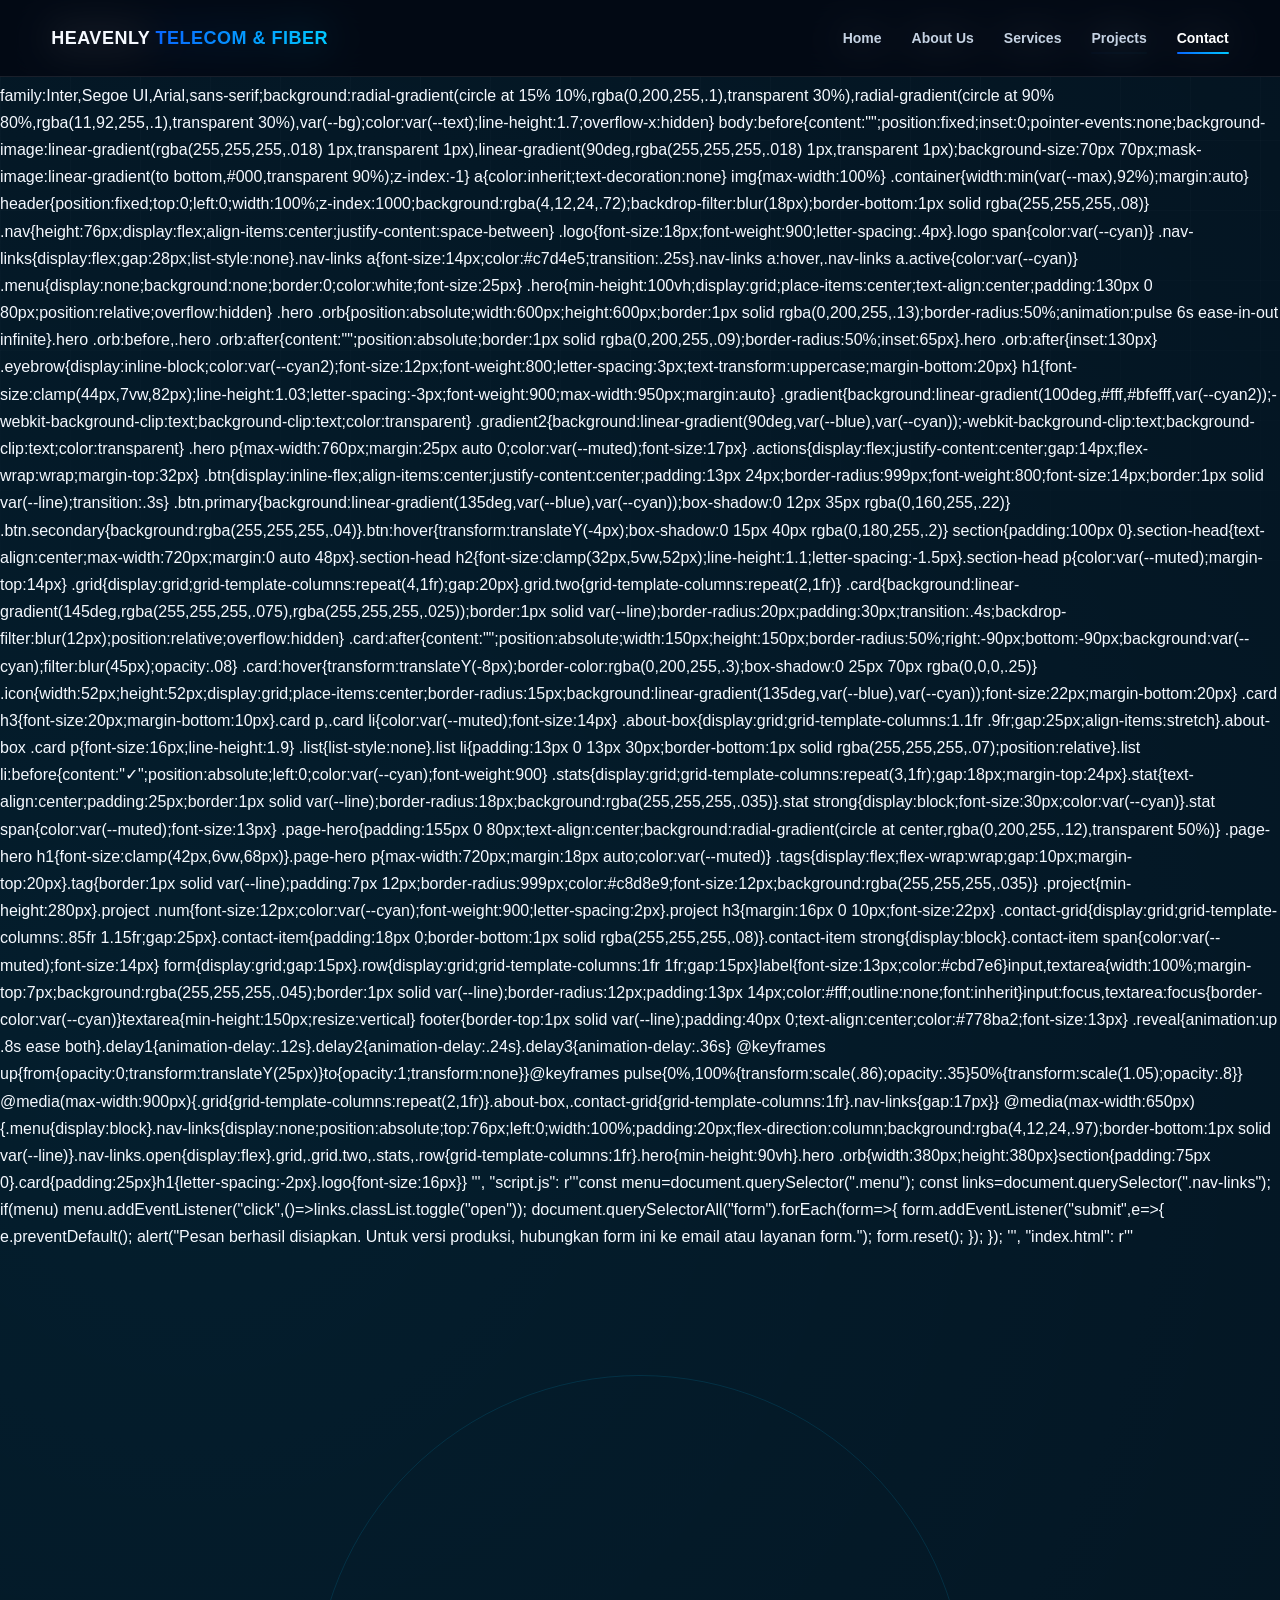
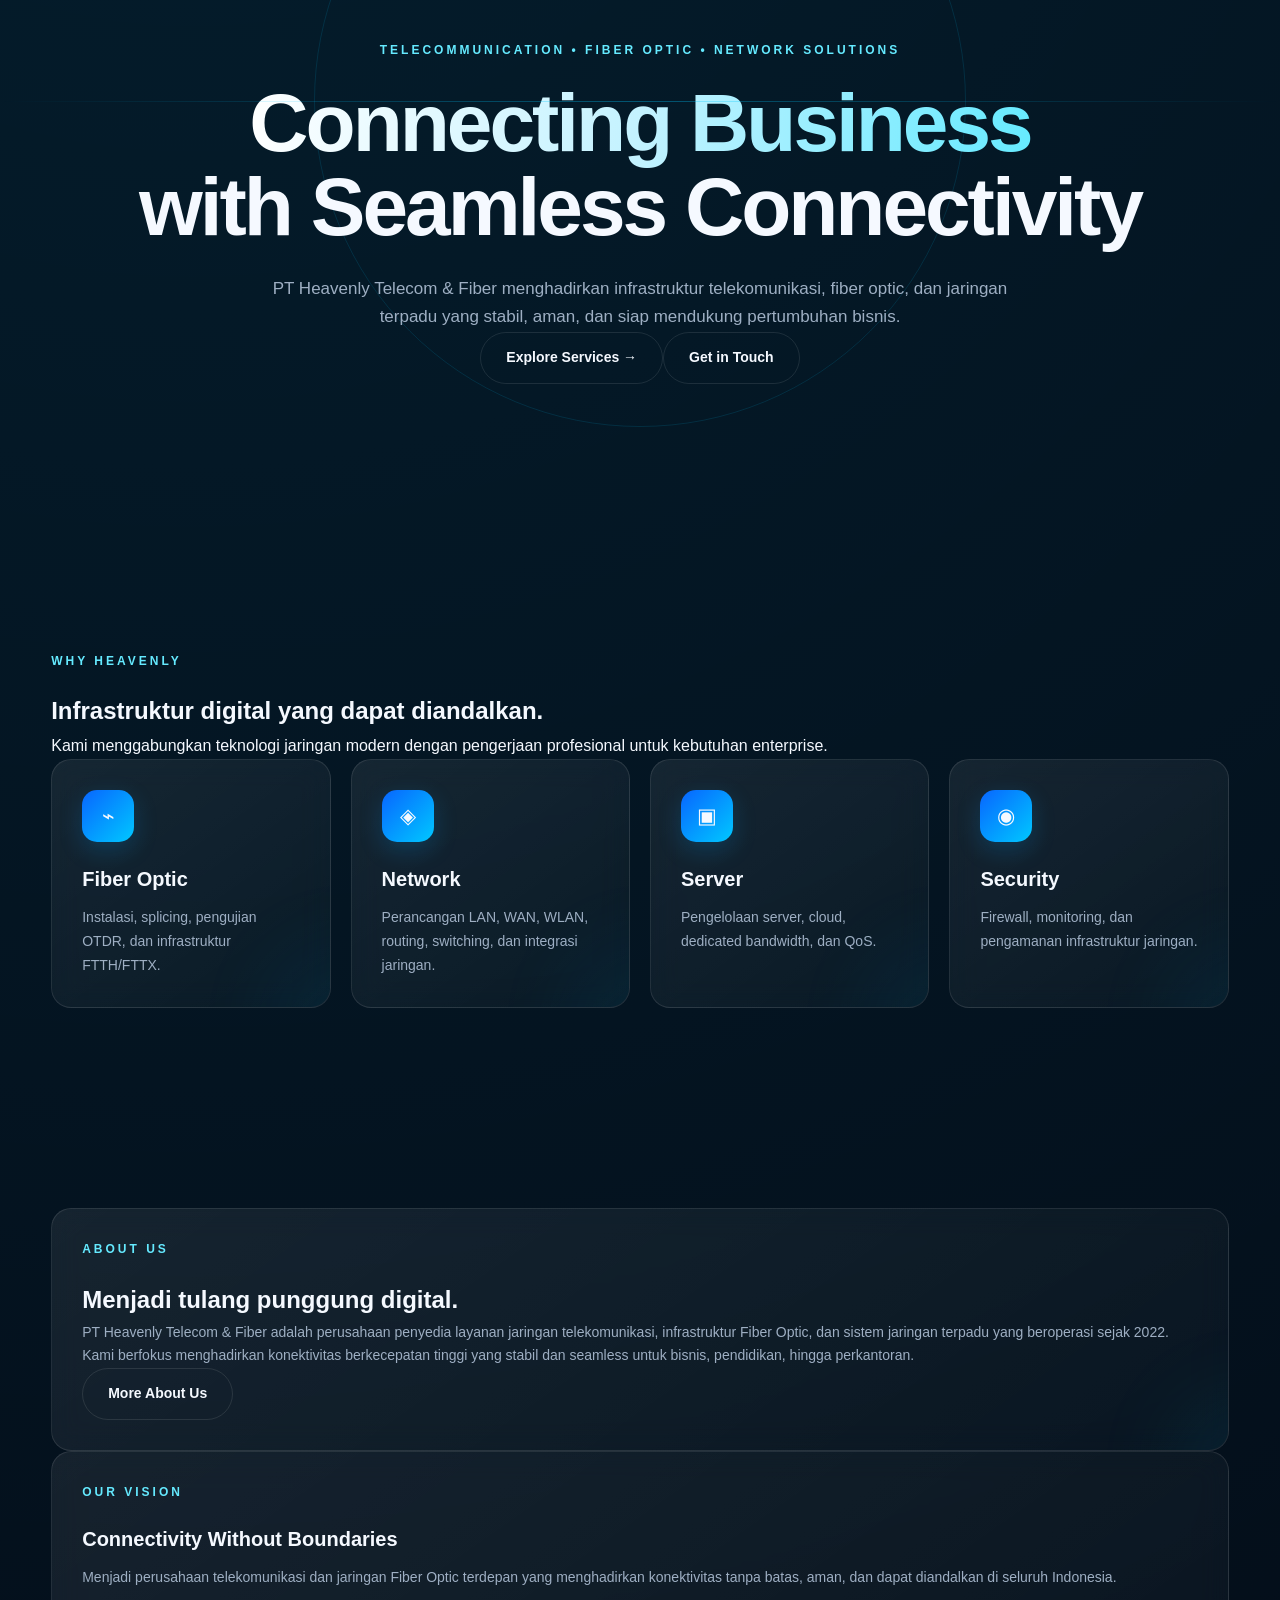
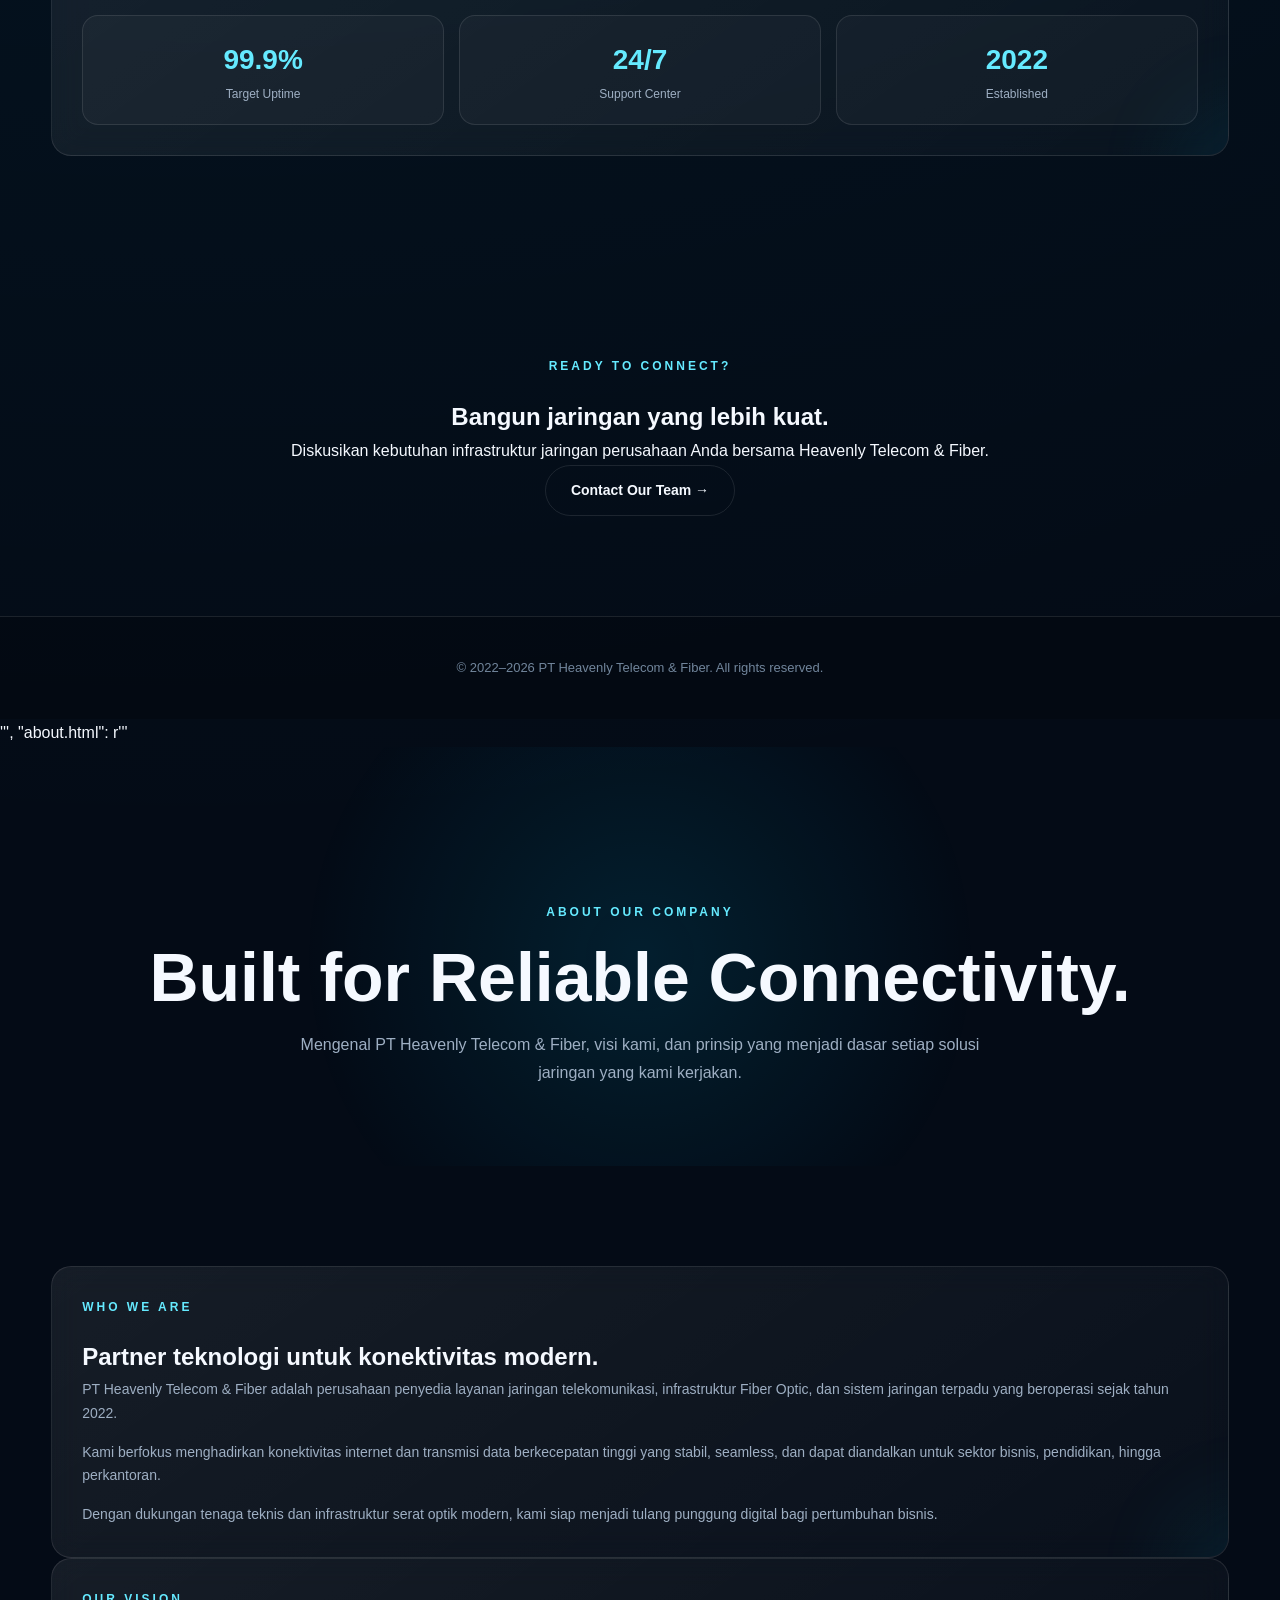
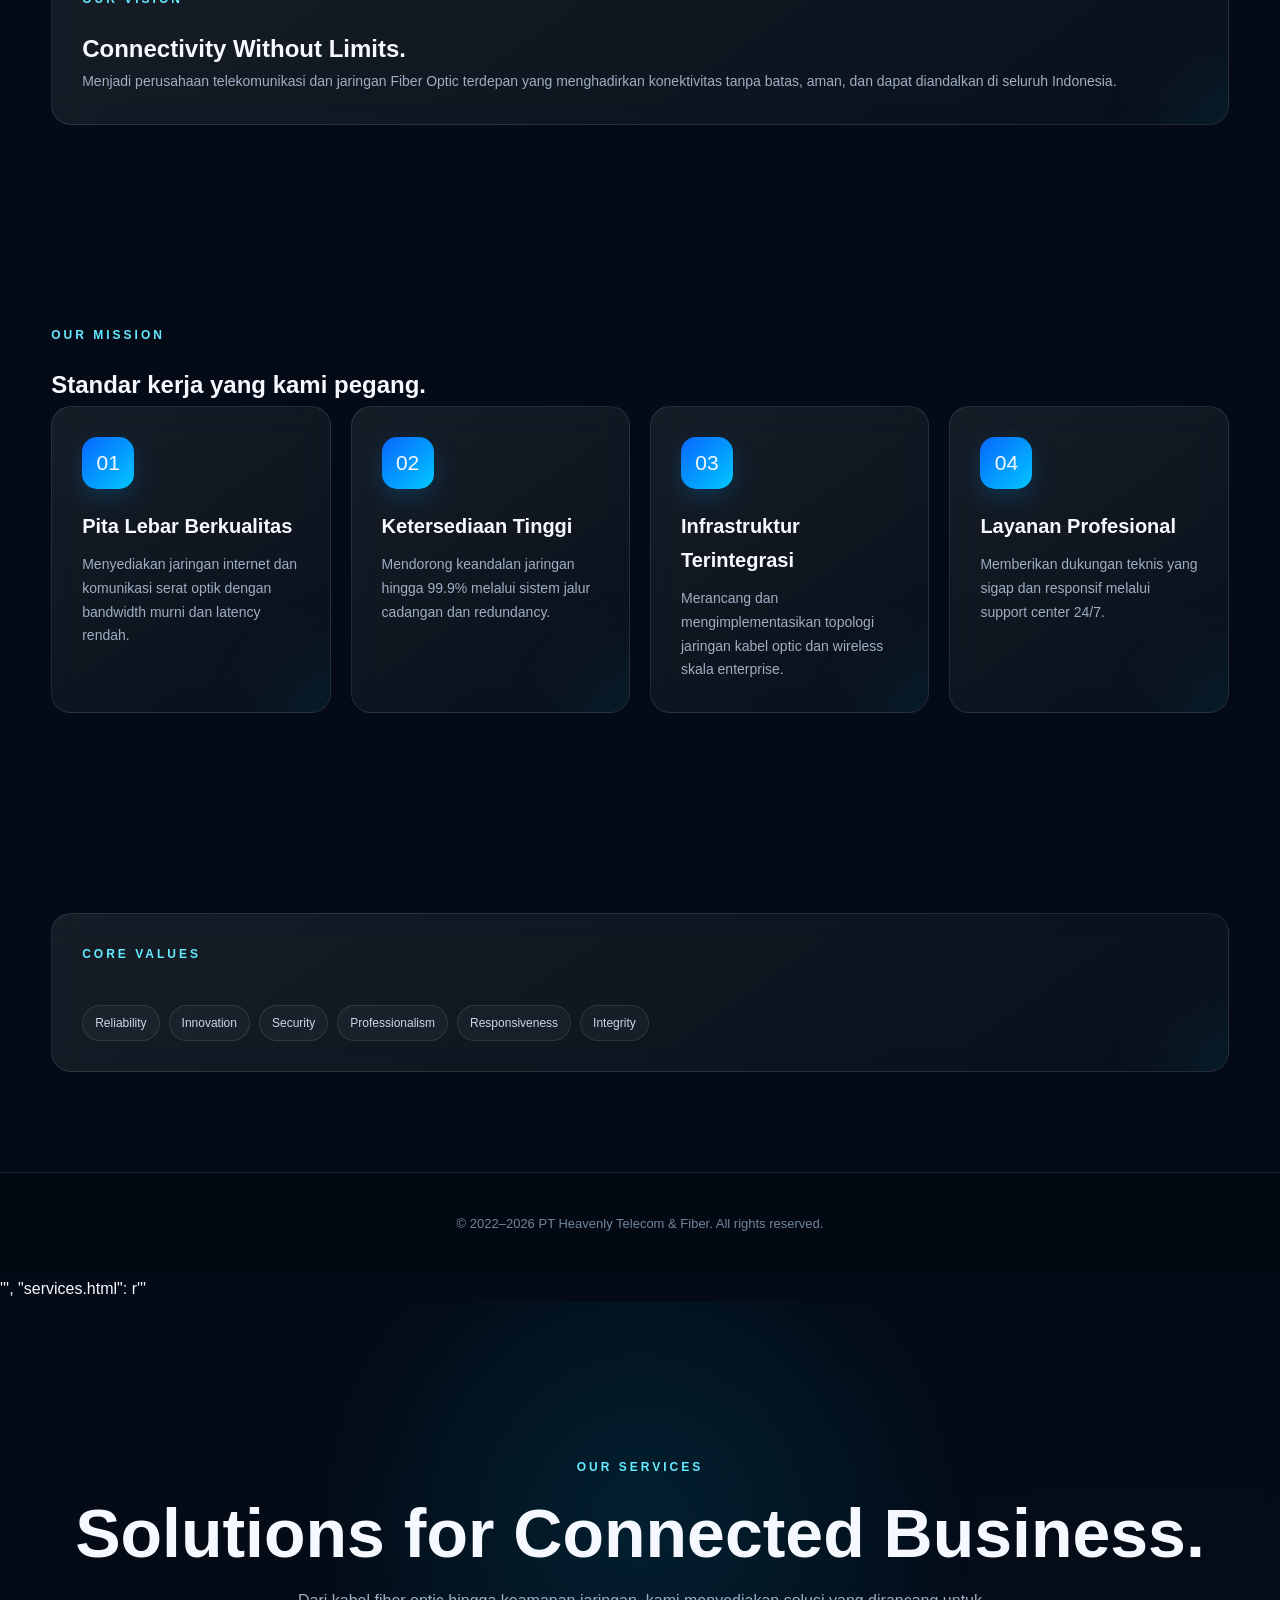
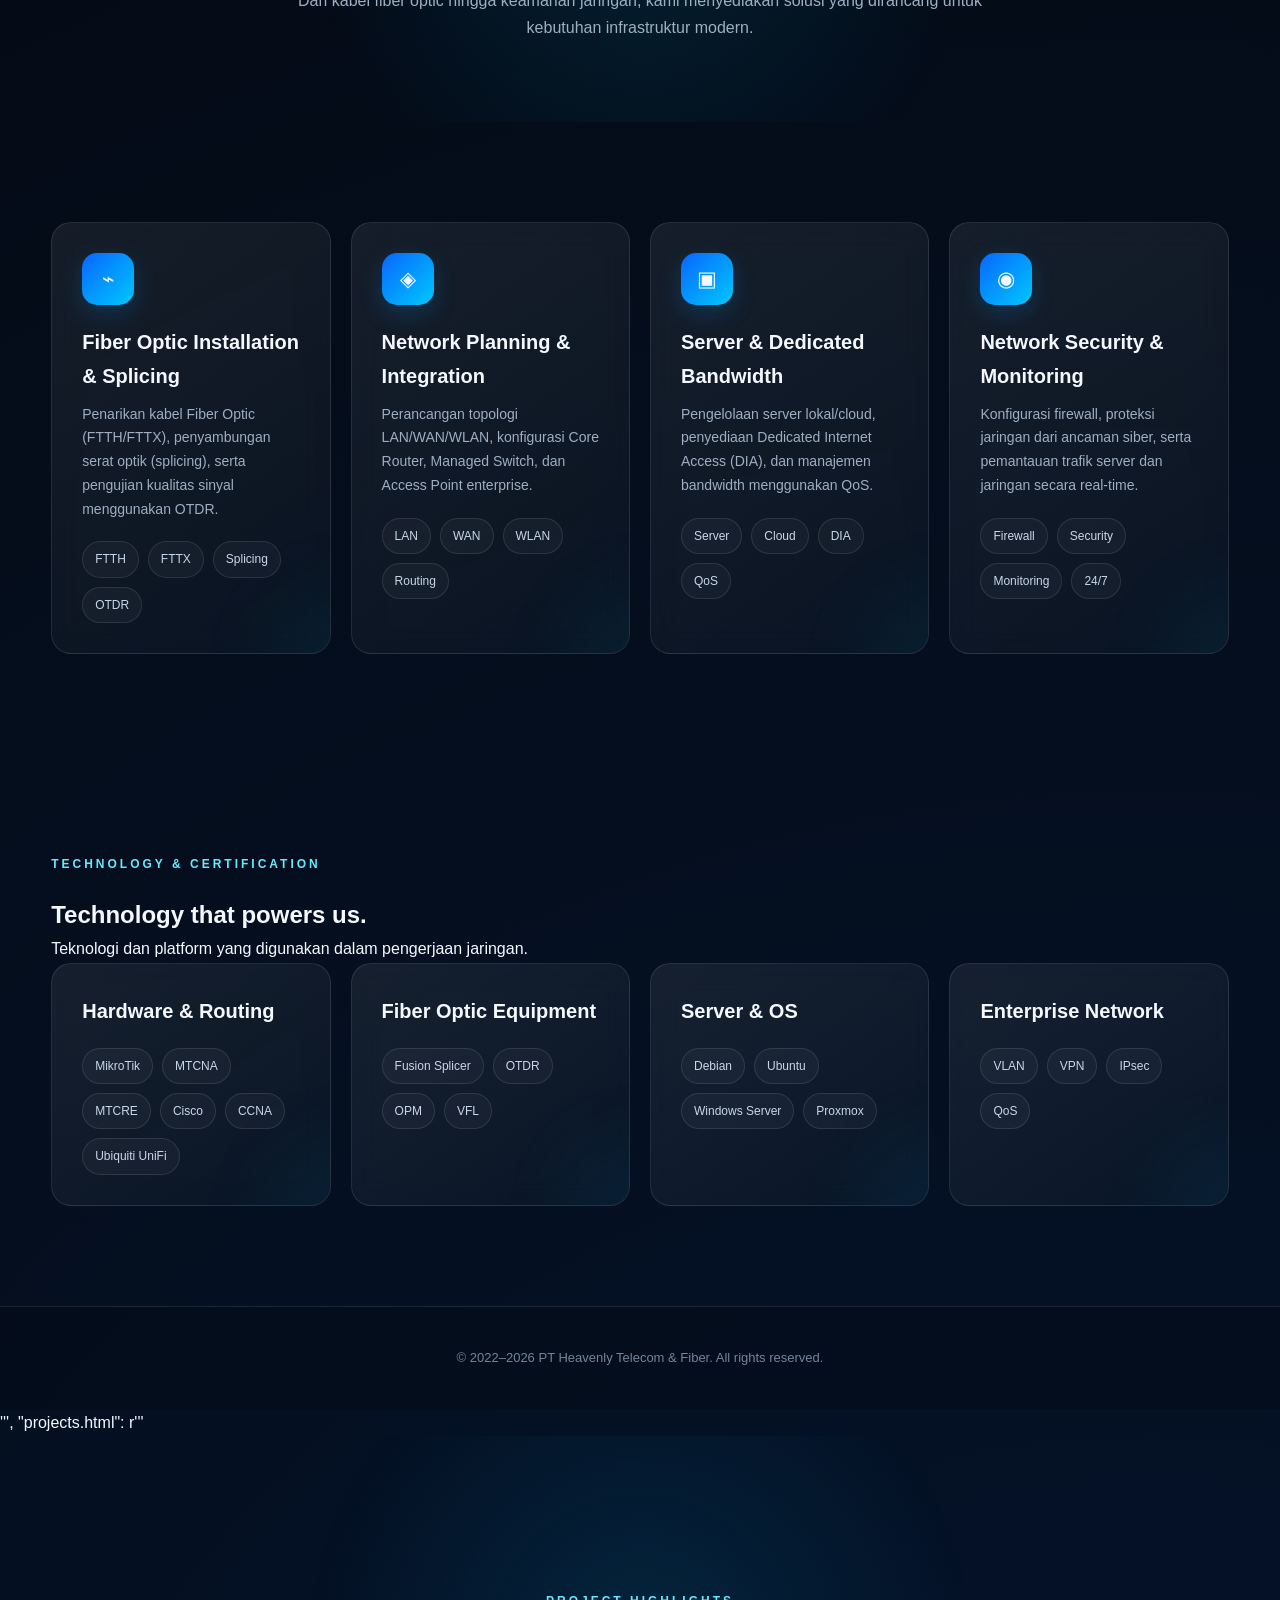
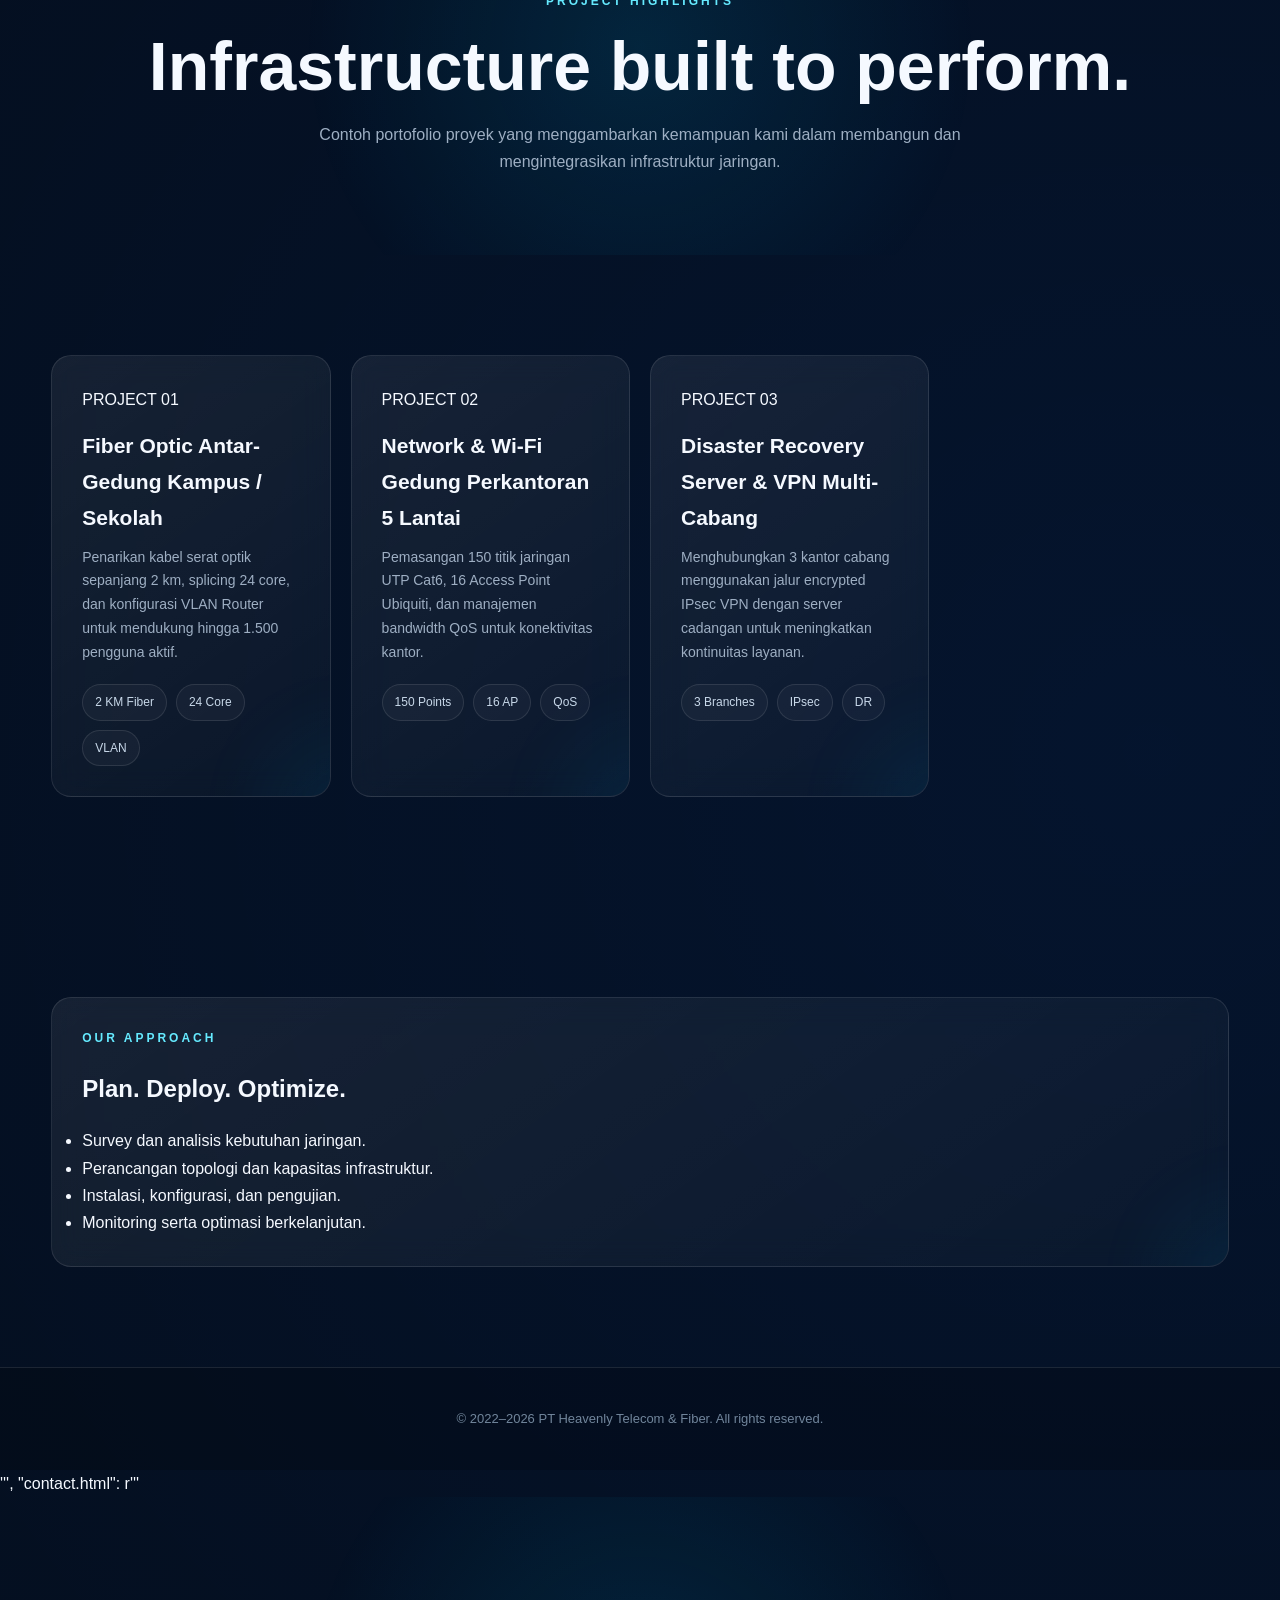
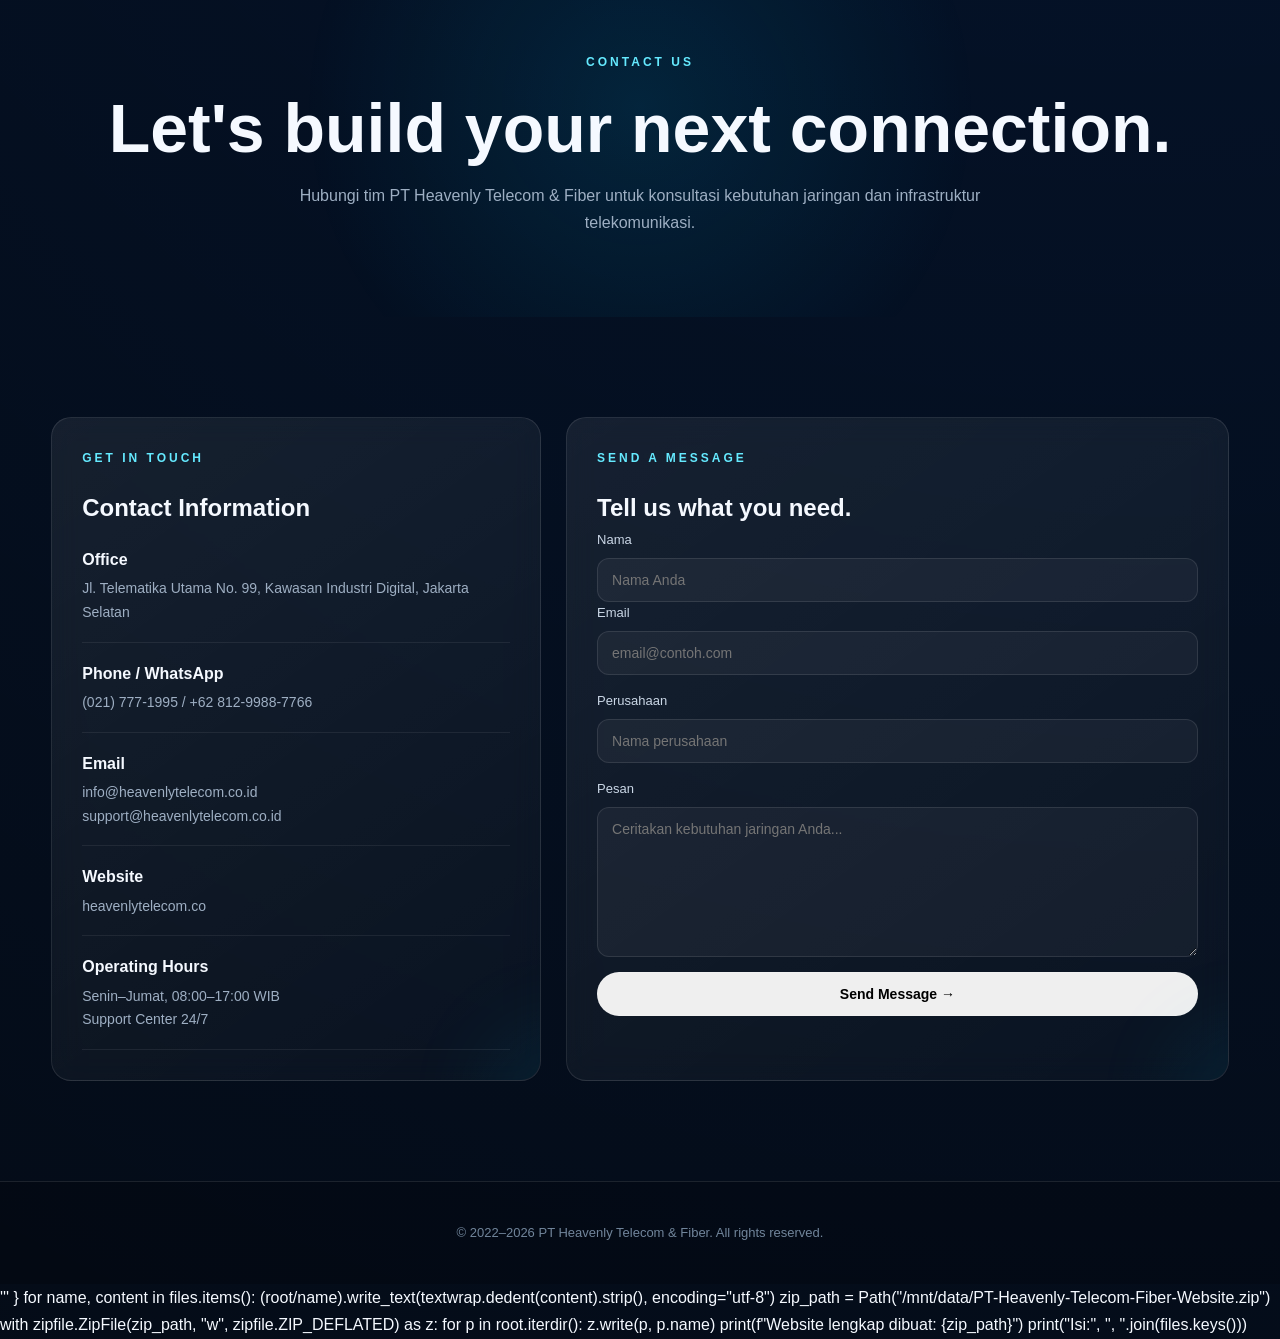
==== index.html @ 9f844019 "Rename html to index.html" ====
<a href="#home">Home</a>
<a href="#about">About Us</a>
<a href="#services">Services</a>
<a href="#projects">Projects</a>
<a href="#contact">Contact</a>
from pathlib import Path
import zipfile, textwrap

root = Path("/mnt/data/heavenly-telecom")
root.mkdir(exist_ok=True)

files = {
"style.css": r'''/* PT HEAVENLY TELECOM & FIBER - Shared Styles */
:root{
  --bg:#050d19;--bg2:#09172a;--card:rgba(255,255,255,.055);
  --line:rgba(255,255,255,.11);--text:#f5f9ff;--muted:#a8b7ca;
  --blue:#0b5cff;--cyan:#00c8ff;--cyan2:#62e9ff;--max:1180px;
}
*{box-sizing:border-box;margin:0;padding:0}
html{scroll-behavior:smooth}
body{font-family:Inter,Segoe UI,Arial,sans-serif;background:radial-gradient(circle at 15% 10%,rgba(0,200,255,.1),transparent 30%),radial-gradient(circle at 90% 80%,rgba(11,92,255,.1),transparent 30%),var(--bg);color:var(--text);line-height:1.7;overflow-x:hidden}
body:before{content:"";position:fixed;inset:0;pointer-events:none;background-image:linear-gradient(rgba(255,255,255,.018) 1px,transparent 1px),linear-gradient(90deg,rgba(255,255,255,.018) 1px,transparent 1px);background-size:70px 70px;mask-image:linear-gradient(to bottom,#000,transparent 90%);z-index:-1}
a{color:inherit;text-decoration:none}
img{max-width:100%}
.container{width:min(var(--max),92%);margin:auto}
header{position:fixed;top:0;left:0;width:100%;z-index:1000;background:rgba(4,12,24,.72);backdrop-filter:blur(18px);border-bottom:1px solid rgba(255,255,255,.08)}
.nav{height:76px;display:flex;align-items:center;justify-content:space-between}
.logo{font-size:18px;font-weight:900;letter-spacing:.4px}.logo span{color:var(--cyan)}
.nav-links{display:flex;gap:28px;list-style:none}.nav-links a{font-size:14px;color:#c7d4e5;transition:.25s}.nav-links a:hover,.nav-links a.active{color:var(--cyan)}
.menu{display:none;background:none;border:0;color:white;font-size:25px}
.hero{min-height:100vh;display:grid;place-items:center;text-align:center;padding:130px 0 80px;position:relative;overflow:hidden}
.hero .orb{position:absolute;width:600px;height:600px;border:1px solid rgba(0,200,255,.13);border-radius:50%;animation:pulse 6s ease-in-out infinite}.hero .orb:before,.hero .orb:after{content:"";position:absolute;border:1px solid rgba(0,200,255,.09);border-radius:50%;inset:65px}.hero .orb:after{inset:130px}
.eyebrow{display:inline-block;color:var(--cyan2);font-size:12px;font-weight:800;letter-spacing:3px;text-transform:uppercase;margin-bottom:20px}
h1{font-size:clamp(44px,7vw,82px);line-height:1.03;letter-spacing:-3px;font-weight:900;max-width:950px;margin:auto}
.gradient{background:linear-gradient(100deg,#fff,#bfefff,var(--cyan2));-webkit-background-clip:text;background-clip:text;color:transparent}
.gradient2{background:linear-gradient(90deg,var(--blue),var(--cyan));-webkit-background-clip:text;background-clip:text;color:transparent}
.hero p{max-width:760px;margin:25px auto 0;color:var(--muted);font-size:17px}
.actions{display:flex;justify-content:center;gap:14px;flex-wrap:wrap;margin-top:32px}
.btn{display:inline-flex;align-items:center;justify-content:center;padding:13px 24px;border-radius:999px;font-weight:800;font-size:14px;border:1px solid var(--line);transition:.3s}
.btn.primary{background:linear-gradient(135deg,var(--blue),var(--cyan));box-shadow:0 12px 35px rgba(0,160,255,.22)}
.btn.secondary{background:rgba(255,255,255,.04)}.btn:hover{transform:translateY(-4px);box-shadow:0 15px 40px rgba(0,180,255,.2)}
section{padding:100px 0}.section-head{text-align:center;max-width:720px;margin:0 auto 48px}.section-head h2{font-size:clamp(32px,5vw,52px);line-height:1.1;letter-spacing:-1.5px}.section-head p{color:var(--muted);margin-top:14px}
.grid{display:grid;grid-template-columns:repeat(4,1fr);gap:20px}.grid.two{grid-template-columns:repeat(2,1fr)}
.card{background:linear-gradient(145deg,rgba(255,255,255,.075),rgba(255,255,255,.025));border:1px solid var(--line);border-radius:20px;padding:30px;transition:.4s;backdrop-filter:blur(12px);position:relative;overflow:hidden}
.card:after{content:"";position:absolute;width:150px;height:150px;border-radius:50%;right:-90px;bottom:-90px;background:var(--cyan);filter:blur(45px);opacity:.08}
.card:hover{transform:translateY(-8px);border-color:rgba(0,200,255,.3);box-shadow:0 25px 70px rgba(0,0,0,.25)}
.icon{width:52px;height:52px;display:grid;place-items:center;border-radius:15px;background:linear-gradient(135deg,var(--blue),var(--cyan));font-size:22px;margin-bottom:20px}
.card h3{font-size:20px;margin-bottom:10px}.card p,.card li{color:var(--muted);font-size:14px}
.about-box{display:grid;grid-template-columns:1.1fr .9fr;gap:25px;align-items:stretch}.about-box .card p{font-size:16px;line-height:1.9}
.list{list-style:none}.list li{padding:13px 0 13px 30px;border-bottom:1px solid rgba(255,255,255,.07);position:relative}.list li:before{content:"✓";position:absolute;left:0;color:var(--cyan);font-weight:900}
.stats{display:grid;grid-template-columns:repeat(3,1fr);gap:18px;margin-top:24px}.stat{text-align:center;padding:25px;border:1px solid var(--line);border-radius:18px;background:rgba(255,255,255,.035)}.stat strong{display:block;font-size:30px;color:var(--cyan)}.stat span{color:var(--muted);font-size:13px}
.page-hero{padding:155px 0 80px;text-align:center;background:radial-gradient(circle at center,rgba(0,200,255,.12),transparent 50%)}
.page-hero h1{font-size:clamp(42px,6vw,68px)}.page-hero p{max-width:720px;margin:18px auto;color:var(--muted)}
.tags{display:flex;flex-wrap:wrap;gap:10px;margin-top:20px}.tag{border:1px solid var(--line);padding:7px 12px;border-radius:999px;color:#c8d8e9;font-size:12px;background:rgba(255,255,255,.035)}
.project{min-height:280px}.project .num{font-size:12px;color:var(--cyan);font-weight:900;letter-spacing:2px}.project h3{margin:16px 0 10px;font-size:22px}
.contact-grid{display:grid;grid-template-columns:.85fr 1.15fr;gap:25px}.contact-item{padding:18px 0;border-bottom:1px solid rgba(255,255,255,.08)}.contact-item strong{display:block}.contact-item span{color:var(--muted);font-size:14px}
form{display:grid;gap:15px}.row{display:grid;grid-template-columns:1fr 1fr;gap:15px}label{font-size:13px;color:#cbd7e6}input,textarea{width:100%;margin-top:7px;background:rgba(255,255,255,.045);border:1px solid var(--line);border-radius:12px;padding:13px 14px;color:#fff;outline:none;font:inherit}input:focus,textarea:focus{border-color:var(--cyan)}textarea{min-height:150px;resize:vertical}
footer{border-top:1px solid var(--line);padding:40px 0;text-align:center;color:#778ba2;font-size:13px}
.reveal{animation:up .8s ease both}.delay1{animation-delay:.12s}.delay2{animation-delay:.24s}.delay3{animation-delay:.36s}
@keyframes up{from{opacity:0;transform:translateY(25px)}to{opacity:1;transform:none}}@keyframes pulse{0%,100%{transform:scale(.86);opacity:.35}50%{transform:scale(1.05);opacity:.8}}
@media(max-width:900px){.grid{grid-template-columns:repeat(2,1fr)}.about-box,.contact-grid{grid-template-columns:1fr}.nav-links{gap:17px}}
@media(max-width:650px){.menu{display:block}.nav-links{display:none;position:absolute;top:76px;left:0;width:100%;padding:20px;flex-direction:column;background:rgba(4,12,24,.97);border-bottom:1px solid var(--line)}.nav-links.open{display:flex}.grid,.grid.two,.stats,.row{grid-template-columns:1fr}.hero{min-height:90vh}.hero .orb{width:380px;height:380px}section{padding:75px 0}.card{padding:25px}h1{letter-spacing:-2px}.logo{font-size:16px}}
''',

"script.js": r'''const menu=document.querySelector(".menu");
const links=document.querySelector(".nav-links");
if(menu) menu.addEventListener("click",()=>links.classList.toggle("open"));

document.querySelectorAll("form").forEach(form=>{
  form.addEventListener("submit",e=>{
    e.preventDefault();
    alert("Pesan berhasil disiapkan. Untuk versi produksi, hubungkan form ini ke email atau layanan form.");
    form.reset();
  });
});
''',

"index.html": r'''<!DOCTYPE html>
<html lang="id"><head><meta charset="UTF-8"><meta name="viewport" content="width=device-width,initial-scale=1.0"><title>PT Heavenly Telecom & Fiber | Home</title><meta name="description" content="PT Heavenly Telecom & Fiber - Telecommunication Provider, Fiber Optic Integrator & Network Solutions."><link rel="stylesheet" href="style.css"></head>
<body>
<header><div class="container nav"><a class="logo" href="index.html">HEAVENLY <span>TELECOM & FIBER</span></a><button class="menu">☰</button><ul class="nav-links"><li><a class="active" href="index.html">Home</a></li><li><a href="about.html">About Us</a></li><li><a href="services.html">Services</a></li><li><a href="projects.html">Projects</a></li><li><a href="contact.html">Contact</a></li></ul></div></header>
<main>
<section class="hero"><div class="orb"></div><div class="container reveal"><span class="eyebrow">Telecommunication • Fiber Optic • Network Solutions</span><h1><span class="gradient">Connecting Business</span><br><span class="gradient2">with Seamless Connectivity</span></h1><p>PT Heavenly Telecom & Fiber menghadirkan infrastruktur telekomunikasi, fiber optic, dan jaringan terpadu yang stabil, aman, dan siap mendukung pertumbuhan bisnis.</p><div class="actions"><a class="btn primary" href="services.html">Explore Services →</a><a class="btn secondary" href="contact.html">Get in Touch</a></div></div></section>
<section><div class="container"><div class="section-head"><span class="eyebrow">Why Heavenly</span><h2>Infrastruktur digital yang <span class="gradient2">dapat diandalkan.</span></h2><p>Kami menggabungkan teknologi jaringan modern dengan pengerjaan profesional untuk kebutuhan enterprise.</p></div><div class="grid">
<div class="card reveal"><div class="icon">⌁</div><h3>Fiber Optic</h3><p>Instalasi, splicing, pengujian OTDR, dan infrastruktur FTTH/FTTX.</p></div>
<div class="card reveal delay1"><div class="icon">◈</div><h3>Network</h3><p>Perancangan LAN, WAN, WLAN, routing, switching, dan integrasi jaringan.</p></div>
<div class="card reveal delay2"><div class="icon">▣</div><h3>Server</h3><p>Pengelolaan server, cloud, dedicated bandwidth, dan QoS.</p></div>
<div class="card reveal delay3"><div class="icon">◉</div><h3>Security</h3><p>Firewall, monitoring, dan pengamanan infrastruktur jaringan.</p></div>
</div></div></section>
<section><div class="container about-box"><div class="card"><span class="eyebrow">About Us</span><h2>Menjadi tulang punggung <span class="gradient2">digital.</span></h2><p>PT Heavenly Telecom & Fiber adalah perusahaan penyedia layanan jaringan telekomunikasi, infrastruktur Fiber Optic, dan sistem jaringan terpadu yang beroperasi sejak 2022. Kami berfokus menghadirkan konektivitas berkecepatan tinggi yang stabil dan seamless untuk bisnis, pendidikan, hingga perkantoran.</p><a class="btn secondary" href="about.html">More About Us</a></div><div class="card"><span class="eyebrow">Our Vision</span><h3>Connectivity Without Boundaries</h3><p>Menjadi perusahaan telekomunikasi dan jaringan Fiber Optic terdepan yang menghadirkan konektivitas tanpa batas, aman, dan dapat diandalkan di seluruh Indonesia.</p><div class="stats"><div class="stat"><strong>99.9%</strong><span>Target Uptime</span></div><div class="stat"><strong>24/7</strong><span>Support Center</span></div><div class="stat"><strong>2022</strong><span>Established</span></div></div></div></div></section>
<section><div class="container" style="text-align:center"><div class="section-head"><span class="eyebrow">Ready to Connect?</span><h2>Bangun jaringan yang <span class="gradient2">lebih kuat.</span></h2><p>Diskusikan kebutuhan infrastruktur jaringan perusahaan Anda bersama Heavenly Telecom & Fiber.</p><a class="btn primary" href="contact.html">Contact Our Team →</a></div></div></section>
</main><footer>© 2022–2026 PT Heavenly Telecom & Fiber. All rights reserved.</footer><script src="script.js"></script></body></html>
''',

"about.html": r'''<!DOCTYPE html>
<html lang="id"><head><meta charset="UTF-8"><meta name="viewport" content="width=device-width,initial-scale=1.0"><title>About Us | PT Heavenly Telecom & Fiber</title><link rel="stylesheet" href="style.css"></head>
<body>
<header><div class="container nav"><a class="logo" href="index.html">HEAVENLY <span>TELECOM & FIBER</span></a><button class="menu">☰</button><ul class="nav-links"><li><a href="index.html">Home</a></li><li><a class="active" href="about.html">About Us</a></li><li><a href="services.html">Services</a></li><li><a href="projects.html">Projects</a></li><li><a href="contact.html">Contact</a></li></ul></div></header>
<main><section class="page-hero"><div class="container reveal"><span class="eyebrow">About Our Company</span><h1>Built for <span class="gradient2">Reliable Connectivity.</span></h1><p>Mengenal PT Heavenly Telecom & Fiber, visi kami, dan prinsip yang menjadi dasar setiap solusi jaringan yang kami kerjakan.</p></div></section>
<section><div class="container about-box"><div class="card"><span class="eyebrow">Who We Are</span><h2>Partner teknologi untuk <span class="gradient2">konektivitas modern.</span></h2><p>PT Heavenly Telecom & Fiber adalah perusahaan penyedia layanan jaringan telekomunikasi, infrastruktur Fiber Optic, dan sistem jaringan terpadu yang beroperasi sejak tahun 2022.</p><p style="margin-top:15px">Kami berfokus menghadirkan konektivitas internet dan transmisi data berkecepatan tinggi yang stabil, seamless, dan dapat diandalkan untuk sektor bisnis, pendidikan, hingga perkantoran.</p><p style="margin-top:15px">Dengan dukungan tenaga teknis dan infrastruktur serat optik modern, kami siap menjadi tulang punggung digital bagi pertumbuhan bisnis.</p></div><div class="card"><span class="eyebrow">Our Vision</span><h2>Connectivity <span class="gradient2">Without Limits.</span></h2><p>Menjadi perusahaan telekomunikasi dan jaringan Fiber Optic terdepan yang menghadirkan konektivitas tanpa batas, aman, dan dapat diandalkan di seluruh Indonesia.</p></div></div></section>
<section><div class="container"><div class="section-head"><span class="eyebrow">Our Mission</span><h2>Standar kerja yang <span class="gradient2">kami pegang.</span></h2></div><div class="grid two">
<div class="card"><div class="icon">01</div><h3>Pita Lebar Berkualitas</h3><p>Menyediakan jaringan internet dan komunikasi serat optik dengan bandwidth murni dan latency rendah.</p></div>
<div class="card"><div class="icon">02</div><h3>Ketersediaan Tinggi</h3><p>Mendorong keandalan jaringan hingga 99.9% melalui sistem jalur cadangan dan redundancy.</p></div>
<div class="card"><div class="icon">03</div><h3>Infrastruktur Terintegrasi</h3><p>Merancang dan mengimplementasikan topologi jaringan kabel optic dan wireless skala enterprise.</p></div>
<div class="card"><div class="icon">04</div><h3>Layanan Profesional</h3><p>Memberikan dukungan teknis yang sigap dan responsif melalui support center 24/7.</p></div>
</div></div></section>
<section><div class="container"><div class="card"><span class="eyebrow">Core Values</span><div class="tags"><span class="tag">Reliability</span><span class="tag">Innovation</span><span class="tag">Security</span><span class="tag">Professionalism</span><span class="tag">Responsiveness</span><span class="tag">Integrity</span></div></div></div></section>
</main><footer>© 2022–2026 PT Heavenly Telecom & Fiber. All rights reserved.</footer><script src="script.js"></script></body></html>
''',

"services.html": r'''<!DOCTYPE html>
<html lang="id"><head><meta charset="UTF-8"><meta name="viewport" content="width=device-width,initial-scale=1.0"><title>Services | PT Heavenly Telecom & Fiber</title><link rel="stylesheet" href="style.css"></head>
<body>
<header><div class="container nav"><a class="logo" href="index.html">HEAVENLY <span>TELECOM & FIBER</span></a><button class="menu">☰</button><ul class="nav-links"><li><a href="index.html">Home</a></li><li><a href="about.html">About Us</a></li><li><a class="active" href="services.html">Services</a></li><li><a href="projects.html">Projects</a></li><li><a href="contact.html">Contact</a></li></ul></div></header>
<main><section class="page-hero"><div class="container reveal"><span class="eyebrow">Our Services</span><h1>Solutions for <span class="gradient2">Connected Business.</span></h1><p>Dari kabel fiber optic hingga keamanan jaringan, kami menyediakan solusi yang dirancang untuk kebutuhan infrastruktur modern.</p></div></section>
<section><div class="container"><div class="grid two">
<div class="card"><div class="icon">⌁</div><h3>Fiber Optic Installation & Splicing</h3><p>Penarikan kabel Fiber Optic (FTTH/FTTX), penyambungan serat optik (splicing), serta pengujian kualitas sinyal menggunakan OTDR.</p><div class="tags"><span class="tag">FTTH</span><span class="tag">FTTX</span><span class="tag">Splicing</span><span class="tag">OTDR</span></div></div>
<div class="card"><div class="icon">◈</div><h3>Network Planning & Integration</h3><p>Perancangan topologi LAN/WAN/WLAN, konfigurasi Core Router, Managed Switch, dan Access Point enterprise.</p><div class="tags"><span class="tag">LAN</span><span class="tag">WAN</span><span class="tag">WLAN</span><span class="tag">Routing</span></div></div>
<div class="card"><div class="icon">▣</div><h3>Server & Dedicated Bandwidth</h3><p>Pengelolaan server lokal/cloud, penyediaan Dedicated Internet Access (DIA), dan manajemen bandwidth menggunakan QoS.</p><div class="tags"><span class="tag">Server</span><span class="tag">Cloud</span><span class="tag">DIA</span><span class="tag">QoS</span></div></div>
<div class="card"><div class="icon">◉</div><h3>Network Security & Monitoring</h3><p>Konfigurasi firewall, proteksi jaringan dari ancaman siber, serta pemantauan trafik server dan jaringan secara real-time.</p><div class="tags"><span class="tag">Firewall</span><span class="tag">Security</span><span class="tag">Monitoring</span><span class="tag">24/7</span></div></div>
</div></div></section>
<section><div class="container"><div class="section-head"><span class="eyebrow">Technology & Certification</span><h2>Technology that <span class="gradient2">powers us.</span></h2><p>Teknologi dan platform yang digunakan dalam pengerjaan jaringan.</p></div><div class="grid">
<div class="card"><h3>Hardware & Routing</h3><div class="tags"><span class="tag">MikroTik</span><span class="tag">MTCNA</span><span class="tag">MTCRE</span><span class="tag">Cisco</span><span class="tag">CCNA</span><span class="tag">Ubiquiti UniFi</span></div></div>
<div class="card"><h3>Fiber Optic Equipment</h3><div class="tags"><span class="tag">Fusion Splicer</span><span class="tag">OTDR</span><span class="tag">OPM</span><span class="tag">VFL</span></div></div>
<div class="card"><h3>Server & OS</h3><div class="tags"><span class="tag">Debian</span><span class="tag">Ubuntu</span><span class="tag">Windows Server</span><span class="tag">Proxmox</span></div></div>
<div class="card"><h3>Enterprise Network</h3><div class="tags"><span class="tag">VLAN</span><span class="tag">VPN</span><span class="tag">IPsec</span><span class="tag">QoS</span></div></div>
</div></div></section>
</main><footer>© 2022–2026 PT Heavenly Telecom & Fiber. All rights reserved.</footer><script src="script.js"></script></body></html>
''',

"projects.html": r'''<!DOCTYPE html>
<html lang="id"><head><meta charset="UTF-8"><meta name="viewport" content="width=device-width,initial-scale=1.0"><title>Projects | PT Heavenly Telecom & Fiber</title><link rel="stylesheet" href="style.css"></head>
<body>
<header><div class="container nav"><a class="logo" href="index.html">HEAVENLY <span>TELECOM & FIBER</span></a><button class="menu">☰</button><ul class="nav-links"><li><a href="index.html">Home</a></li><li><a href="about.html">About Us</a></li><li><a href="services.html">Services</a></li><li><a class="active" href="projects.html">Projects</a></li><li><a href="contact.html">Contact</a></li></ul></div></header>
<main><section class="page-hero"><div class="container reveal"><span class="eyebrow">Project Highlights</span><h1>Infrastructure built to <span class="gradient2">perform.</span></h1><p>Contoh portofolio proyek yang menggambarkan kemampuan kami dalam membangun dan mengintegrasikan infrastruktur jaringan.</p></div></section>
<section><div class="container"><div class="grid">
<div class="card project"><span class="num">PROJECT 01</span><h3>Fiber Optic Antar-Gedung Kampus / Sekolah</h3><p>Penarikan kabel serat optik sepanjang 2 km, splicing 24 core, dan konfigurasi VLAN Router untuk mendukung hingga 1.500 pengguna aktif.</p><div class="tags"><span class="tag">2 KM Fiber</span><span class="tag">24 Core</span><span class="tag">VLAN</span></div></div>
<div class="card project"><span class="num">PROJECT 02</span><h3>Network & Wi-Fi Gedung Perkantoran 5 Lantai</h3><p>Pemasangan 150 titik jaringan UTP Cat6, 16 Access Point Ubiquiti, dan manajemen bandwidth QoS untuk konektivitas kantor.</p><div class="tags"><span class="tag">150 Points</span><span class="tag">16 AP</span><span class="tag">QoS</span></div></div>
<div class="card project"><span class="num">PROJECT 03</span><h3>Disaster Recovery Server & VPN Multi-Cabang</h3><p>Menghubungkan 3 kantor cabang menggunakan jalur encrypted IPsec VPN dengan server cadangan untuk meningkatkan kontinuitas layanan.</p><div class="tags"><span class="tag">3 Branches</span><span class="tag">IPsec</span><span class="tag">DR</span></div></div>
</div></div></section>
<section><div class="container"><div class="card"><span class="eyebrow">Our Approach</span><h2>Plan. Deploy. <span class="gradient2">Optimize.</span></h2><ul class="list" style="margin-top:18px"><li>Survey dan analisis kebutuhan jaringan.</li><li>Perancangan topologi dan kapasitas infrastruktur.</li><li>Instalasi, konfigurasi, dan pengujian.</li><li>Monitoring serta optimasi berkelanjutan.</li></ul></div></div></section>
</main><footer>© 2022–2026 PT Heavenly Telecom & Fiber. All rights reserved.</footer><script src="script.js"></script></body></html>
''',

"contact.html": r'''<!DOCTYPE html>
<html lang="id"><head><meta charset="UTF-8"><meta name="viewport" content="width=device-width,initial-scale=1.0"><title>Contact | PT Heavenly Telecom & Fiber</title><link rel="stylesheet" href="style.css"></head>
<body>
<header><div class="container nav"><a class="logo" href="index.html">HEAVENLY <span>TELECOM & FIBER</span></a><button class="menu">☰</button><ul class="nav-links"><li><a href="index.html">Home</a></li><li><a href="about.html">About Us</a></li><li><a href="services.html">Services</a></li><li><a href="projects.html">Projects</a></li><li><a class="active" href="contact.html">Contact</a></li></ul></div></header>
<main><section class="page-hero"><div class="container reveal"><span class="eyebrow">Contact Us</span><h1>Let's build your <span class="gradient2">next connection.</span></h1><p>Hubungi tim PT Heavenly Telecom & Fiber untuk konsultasi kebutuhan jaringan dan infrastruktur telekomunikasi.</p></div></section>
<section><div class="container contact-grid"><div class="card"><span class="eyebrow">Get in Touch</span><h2>Contact <span class="gradient2">Information</span></h2>
<div class="contact-item"><strong>Office</strong><span>Jl. Telematika Utama No. 99, Kawasan Industri Digital, Jakarta Selatan</span></div>
<div class="contact-item"><strong>Phone / WhatsApp</strong><span>(021) 777-1995 / +62 812-9988-7766</span></div>
<div class="contact-item"><strong>Email</strong><span>info@heavenlytelecom.co.id<br>support@heavenlytelecom.co.id</span></div>
<div class="contact-item"><strong>Website</strong><span>heavenlytelecom.co</span></div>
<div class="contact-item"><strong>Operating Hours</strong><span>Senin–Jumat, 08:00–17:00 WIB<br>Support Center 24/7</span></div>
</div>
<div class="card"><span class="eyebrow">Send a Message</span><h2>Tell us what you <span class="gradient2">need.</span></h2><form><div class="row"><label>Nama<input required type="text" placeholder="Nama Anda"></label><label>Email<input required type="email" placeholder="email@contoh.com"></label></div><label>Perusahaan<input type="text" placeholder="Nama perusahaan"></label><label>Pesan<textarea required placeholder="Ceritakan kebutuhan jaringan Anda..."></textarea></label><button class="btn primary" type="submit">Send Message →</button></form></div></div></section>
</main><footer>© 2022–2026 PT Heavenly Telecom & Fiber. All rights reserved.</footer><script src="script.js"></script></body></html>
'''
}

for name, content in files.items():
    (root/name).write_text(textwrap.dedent(content).strip(), encoding="utf-8")

zip_path = Path("/mnt/data/PT-Heavenly-Telecom-Fiber-Website.zip")
with zipfile.ZipFile(zip_path, "w", zipfile.ZIP_DEFLATED) as z:
    for p in root.iterdir():
        z.write(p, p.name)

print(f"Website lengkap dibuat: {zip_path}")
print("Isi:", ", ".join(files.keys()))
---- style.css ----
/* =====================================================
   PT HEAVENLY TELECOM & FIBER
   MODERN CORPORATE WEBSITE
   ===================================================== */

:root {
    --bg: #040b16;
    --bg-secondary: #081426;
    --card: rgba(255, 255, 255, 0.055);

    --primary: #0866ff;
    --secondary: #00c8ff;
    --accent: #65eaff;

    --text: #f5f9ff;
    --muted: #9eafc3;

    --border: rgba(255, 255, 255, 0.1);

    --container: 1180px;
}


/* =====================================================
   RESET
   ===================================================== */

* {
    margin: 0;
    padding: 0;
    box-sizing: border-box;
}

html {
    scroll-behavior: smooth;
}

body {
    font-family: "Inter", "Segoe UI", Arial, sans-serif;

    background:
        radial-gradient(
            circle at 15% 10%,
            rgba(0, 200, 255, 0.10),
            transparent 30%
        ),
        radial-gradient(
            circle at 90% 80%,
            rgba(8, 102, 255, 0.10),
            transparent 30%
        ),
        var(--bg);

    color: var(--text);

    line-height: 1.7;

    overflow-x: hidden;
}

a {
    color: inherit;
    text-decoration: none;
}

button,
input,
textarea {
    font-family: inherit;
}


/* =====================================================
   BACKGROUND GRID
   ===================================================== */

body::before {

    content: "";

    position: fixed;

    inset: 0;

    z-index: -1;

    pointer-events: none;

    background-image:
        linear-gradient(
            rgba(255,255,255,0.018) 1px,
            transparent 1px
        ),
        linear-gradient(
            90deg,
            rgba(255,255,255,0.018) 1px,
            transparent 1px
        );

    background-size: 70px 70px;

    mask-image:
        linear-gradient(
            to bottom,
            black,
            transparent 90%
        );
}


/* =====================================================
   CONTAINER
   ===================================================== */

.container {

    width: min(
        var(--container),
        92%
    );

    margin: auto;
}


/* =====================================================
   NAVBAR
   ===================================================== */

header {

    position: fixed;

    top: 0;
    left: 0;

    width: 100%;

    z-index: 999;

    background:
        rgba(3, 10, 22, 0.72);

    backdrop-filter: blur(18px);
    -webkit-backdrop-filter: blur(18px);

    border-bottom:
        1px solid rgba(255,255,255,0.08);

    transition:
        background 0.3s ease,
        box-shadow 0.3s ease;
}


/* Navbar saat scroll */

header.scrolled {

    background:
        rgba(3, 10, 22, 0.94);

    box-shadow:
        0 10px 40px rgba(0,0,0,0.25);
}


.nav {

    height: 76px;

    display: flex;

    align-items: center;

    justify-content: space-between;
}


/* =====================================================
   LOGO
   ===================================================== */

.logo {

    font-size: 18px;

    font-weight: 900;

    letter-spacing: 0.5px;

    white-space: nowrap;
}

.logo span {

    background:
        linear-gradient(
            90deg,
            var(--primary),
            var(--secondary)
        );

    -webkit-background-clip: text;
    background-clip: text;

    color: transparent;
}


/* =====================================================
   NAVIGATION
   ===================================================== */

.nav-links {

    display: flex;

    align-items: center;

    gap: 30px;

    list-style: none;
}

.nav-links a {

    position: relative;

    color: #c5d2e2;

    font-size: 14px;

    font-weight: 600;

    transition:
        color 0.3s ease;
}


/* garis bawah */

.nav-links a::after {

    content: "";

    position: absolute;

    left: 0;

    bottom: -8px;

    width: 0;

    height: 2px;

    border-radius: 10px;

    background:
        linear-gradient(
            90deg,
            var(--primary),
            var(--secondary)
        );

    transition:
        width 0.3s ease;
}

.nav-links a:hover,
.nav-links a.active {

    color: white;
}

.nav-links a:hover::after,
.nav-links a.active::after {

    width: 100%;
}


/* =====================================================
   MOBILE MENU
   ===================================================== */

.menu {

    display: none;

    border: none;

    background: transparent;

    color: white;

    font-size: 26px;

    cursor: pointer;
}


/* =====================================================
   HERO
   ===================================================== */

.hero {

    min-height: 100vh;

    display: grid;

    place-items: center;

    text-align: center;

    padding:
        130px 0 80px;

    position: relative;

    overflow: hidden;
}


/* lingkaran background */

.hero::before {

    content: "";

    position: absolute;

    width: 650px;
    height: 650px;

    border-radius: 50%;

    border:
        1px solid
        rgba(0, 200, 255, 0.13);

    animation:
        heroPulse 6s
        ease-in-out
        infinite;
}

.hero::after {

    content: "";

    position: absolute;

    width: 100%;
    height: 1px;

    left: 0;

    top: 50%;

    background:
        linear-gradient(
            90deg,
            transparent,
            rgba(0,200,255,.35),
            transparent
        );

    animation:
        scanLine 5s
        linear
        infinite;
}


/* =====================================================
   HERO CONTENT
   ===================================================== */

.hero-content {

    position: relative;

    z-index: 2;

    max-width: 950px;

    animation:
        fadeUp 1s
        ease both;
}


.eyebrow {

    display: inline-block;

    color: var(--accent);

    font-size: 12px;

    font-weight: 800;

    letter-spacing: 3px;

    text-transform: uppercase;

    margin-bottom: 20px;
}


.hero h1 {

    font-size:
        clamp(
            44px,
            7vw,
            82px
        );

    line-height: 1.03;

    letter-spacing: -3px;

    font-weight: 900;
}


.gradient {

    background:
        linear-gradient(
            100deg,
            #ffffff,
            #c3f2ff,
            var(--accent)
        );

    -webkit-background-clip: text;
    background-clip: text;

    color: transparent;
}


.gradient-blue {

    background:
        linear-gradient(
            90deg,
            var(--primary),
            var(--secondary)
        );

    -webkit-background-clip: text;
    background-clip: text;

    color: transparent;
}


.hero p {

    max-width: 760px;

    margin:
        25px auto 0;

    color: var(--muted);

    font-size: 17px;
}


/* =====================================================
   BUTTON
   ===================================================== */

.buttons {

    display: flex;

    justify-content: center;

    gap: 14px;

    flex-wrap: wrap;

    margin-top: 32px;
}


.btn {

    display: inline-flex;

    align-items: center;

    justify-content: center;

    padding:
        13px 25px;

    border-radius: 999px;

    font-size: 14px;

    font-weight: 800;

    border:
        1px solid var(--border);

    transition:
        transform .3s ease,
        box-shadow .3s ease;
}


.btn-primary {

    background:
        linear-gradient(
            135deg,
            var(--primary),
            var(--secondary)
        );

    box-shadow:
        0 12px 35px
        rgba(0,160,255,.22);
}


.btn-secondary {

    background:
        rgba(255,255,255,.04);
}


.btn:hover {

    transform:
        translateY(-4px);

    box-shadow:
        0 15px 40px
        rgba(0,190,255,.22);
}


/* =====================================================
   SECTION
   ===================================================== */

section {

    padding:
        100px 0;
}


.section-title {

    text-align: center;

    max-width: 720px;

    margin:
        0 auto 50px;
}


.section-title h2 {

    font-size:
        clamp(
            32px,
            5vw,
            52px
        );

    line-height: 1.1;

    letter-spacing: -1.5px;
}


.section-title p {

    color: var(--muted);

    margin-top: 15px;
}


/* =====================================================
   CARD GRID
   ===================================================== */

.grid {

    display: grid;

    grid-template-columns:
        repeat(4, 1fr);

    gap: 20px;
}


.grid-2 {

    grid-template-columns:
        repeat(2, 1fr);
}


/* =====================================================
   CARD
   ===================================================== */

.card {

    position: relative;

    padding: 30px;

    border-radius: 20px;

    background:
        linear-gradient(
            145deg,
            rgba(255,255,255,.075),
            rgba(255,255,255,.025)
        );

    border:
        1px solid var(--border);

    backdrop-filter:
        blur(14px);

    overflow: hidden;

    transition:
        transform .4s ease,
        border-color .4s ease,
        box-shadow .4s ease;
}


.card::before {

    content: "";

    position: absolute;

    width: 150px;
    height: 150px;

    right: -90px;
    bottom: -90px;

    border-radius: 50%;

    background:
        var(--secondary);

    filter:
        blur(45px);

    opacity: .08;
}


.card:hover {

    transform:
        translateY(-9px);

    border-color:
        rgba(0,200,255,.3);

    box-shadow:
        0 25px 70px
        rgba(0,0,0,.25);
}


/* =====================================================
   ICON
   ===================================================== */

.icon {

    width: 52px;
    height: 52px;

    display: grid;

    place-items: center;

    border-radius: 15px;

    background:
        linear-gradient(
            135deg,
            var(--primary),
            var(--secondary)
        );

    font-size: 21px;

    margin-bottom: 20px;

    box-shadow:
        0 8px 25px
        rgba(0,160,255,.2);
}


.card h3 {

    font-size: 20px;

    margin-bottom: 10px;
}


.card p {

    color: var(--muted);

    font-size: 14px;
}


/* =====================================================
   ABOUT
   ===================================================== */

.about-grid {

    display: grid;

    grid-template-columns:
        1.1fr .9fr;

    gap: 25px;
}


.about-grid .card p {

    font-size: 15px;

    line-height: 1.9;
}


/* =====================================================
   MISSION LIST
   ===================================================== */

.mission {

    list-style: none;

    margin-top: 20px;
}


.mission li {

    position: relative;

    padding:
        12px 0 12px 30px;

    border-bottom:
        1px solid
        rgba(255,255,255,.07);

    color: var(--muted);
}


.mission li::before {

    content: "✓";

    position: absolute;

    left: 0;

    color: var(--accent);

    font-weight: 900;
}


/* =====================================================
   TAGS
   ===================================================== */

.tags {

    display: flex;

    flex-wrap: wrap;

    gap: 9px;

    margin-top: 20px;
}


.tag {

    padding:
        7px 12px;

    border-radius: 999px;

    border:
        1px solid var(--border);

    background:
        rgba(255,255,255,.035);

    color: #c8d8e9;

    font-size: 12px;

    transition: .3s;
}


.tag:hover {

    color: white;

    border-color:
        rgba(0,200,255,.4);

    background:
        rgba(0,200,255,.08);
}


/* =====================================================
   PROJECT
   ===================================================== */

.project {

    min-height: 280px;
}


.project-number {

    color: var(--accent);

    font-size: 12px;

    font-weight: 900;

    letter-spacing: 2px;
}


.project h3 {

    margin:
        15px 0 10px;

    font-size: 21px;
}


/* =====================================================
   STATS
   ===================================================== */

.stats {

    display: grid;

    grid-template-columns:
        repeat(3, 1fr);

    gap: 15px;

    margin-top: 25px;
}


.stat {

    text-align: center;

    padding: 20px;

    border:
        1px solid var(--border);

    border-radius: 16px;

    background:
        rgba(255,255,255,.03);
}


.stat strong {

    display: block;

    color: var(--accent);

    font-size: 28px;
}


.stat span {

    color: var(--muted);

    font-size: 12px;
}


/* =====================================================
   CONTACT
   ===================================================== */

.contact-grid {

    display: grid;

    grid-template-columns:
        .85fr 1.15fr;

    gap: 25px;
}


.contact-item {

    padding:
        17px 0;

    border-bottom:
        1px solid
        rgba(255,255,255,.07);
}


.contact-item strong {

    display: block;

    margin-bottom: 4px;
}


.contact-item span {

    color: var(--muted);

    font-size: 14px;
}


/* =====================================================
   FORM
   ===================================================== */

form {

    display: grid;

    gap: 15px;
}


.form-row {

    display: grid;

    grid-template-columns:
        1fr 1fr;

    gap: 15px;
}


label {

    color: #cbd8e7;

    font-size: 13px;
}


input,
textarea {

    width: 100%;

    margin-top: 7px;

    padding:
        13px 14px;

    border-radius: 12px;

    border:
        1px solid var(--border);

    background:
        rgba(255,255,255,.045);

    color: white;

    outline: none;

    font-size: 14px;
}


input:focus,
textarea:focus {

    border-color:
        var(--secondary);

    box-shadow:
        0 0 0 3px
        rgba(0,200,255,.08);
}


textarea {

    min-height: 150px;

    resize: vertical;
}


/* =====================================================
   PAGE HERO
   Untuk About / Services / Projects / Contact
   ===================================================== */

.page-hero {

    padding:
        155px 0 80px;

    text-align: center;

    background:
        radial-gradient(
            circle at center,
            rgba(0,200,255,.11),
            transparent 50%
        );
}


.page-hero h1 {

    font-size:
        clamp(
            42px,
            6vw,
            68px
        );

    line-height: 1.05;
}


.page-hero p {

    max-width: 720px;

    margin:
        18px auto 0;

    color: var(--muted);
}


/* =====================================================
   FOOTER
   ===================================================== */

footer {

    padding:
        40px 0;

    text-align: center;

    border-top:
        1px solid var(--border);

    color: #71859b;

    font-size: 13px;

    background:
        rgba(0,0,0,.18);
}


/* =====================================================
   ANIMATION
   ===================================================== */

.reveal {

    animation:
        fadeUp .8s
        ease both;
}


.delay-1 {
    animation-delay: .12s;
}

.delay-2 {
    animation-delay: .24s;
}

.delay-3 {
    animation-delay: .36s;
}


@keyframes fadeUp {

    from {

        opacity: 0;

        transform:
            translateY(30px);
    }

    to {

        opacity: 1;

        transform:
            translateY(0);
    }
}


@keyframes heroPulse {

    0%,100% {

        transform:
            scale(.85);

        opacity: .3;
    }

    50% {

        transform:
            scale(1.08);

        opacity: .8;
    }
}


@keyframes scanLine {

    0% {

        transform:
            translateX(-100%);
    }

    100% {

        transform:
            translateX(100%);
    }
}


/* =====================================================
   TABLET
   ===================================================== */

@media (max-width: 950px) {

    .grid {

        grid-template-columns:
            repeat(2, 1fr);
    }

    .about-grid {

        grid-template-columns:
            1fr;
    }

    .contact-grid {

        grid-template-columns:
            1fr;
    }

}


/* =====================================================
   MOBILE
   ===================================================== */

@media (max-width: 650px) {

    .nav {

        height: 70px;
    }


    .logo {

        font-size: 15px;
    }


    .menu {

        display: block;
    }


    .nav-links {

        position: absolute;

        top: 70px;

        left: 0;

        width: 100%;

        display: none;

        flex-direction: column;

        align-items: flex-start;

        gap: 0;

        padding: 10px 5%;

        background:
            rgba(3,10,22,.97);

        border-bottom:
            1px solid var(--border);
    }


    .nav-links.open {

        display: flex;
    }


    .nav-links li {

        width: 100%;
    }


    .nav-links a {

        display: block;

        padding:
            13px 0;
    }


    .nav-links a::after {

        bottom: 5px;
    }


    .hero {

        min-height: 90vh;

        padding:
            110px 0 60px;
    }


    .hero::before {

        width: 380px;
        height: 380px;
    }


    .hero h1 {

        font-size: 42px;

        letter-spacing: -2px;
    }


    .hero p {

        font-size: 15px;
    }


    section {

        padding:
            75px 0;
    }


    .grid,
    .grid-2 {

        grid-template-columns:
            1fr;
    }


    .card {

        padding: 25px;
    }


    .stats {

        grid-template-columns:
            1fr;
    }


    .form-row {

        grid-template-columns:
            1fr;
    }


    .page-hero {

        padding:
            125px 0 60px;
    }


    .page-hero h1 {

        font-size: 40px;
    }


    .buttons {

        flex-direction: column;
    }


    .btn {

        width: 100%;
    }

}


/* =====================================================
   REDUCE MOTION
   ===================================================== */

@media (prefers-reduced-motion: reduce) {

    *,
    *::before,
    *::after {

        animation-duration:
            .01ms !important;

        animation-iteration-count:
            1 !important;

        scroll-behavior:
            auto !important;

        transition-duration:
            .01ms !important;
    }
}
<header>
    <div class="container nav">

        <a href="index.html" class="logo">
            HEAVENLY
            <span>TELECOM & FIBER</span>
        </a>

        <button class="menu" aria-label="Menu">
            ☰
        </button>

        <ul class="nav-links">

            <li>
                <a href="index.html">Home</a>
            </li>

            <li>
                <a href="about.html">About Us</a>
            </li>

            <li>
                <a href="services.html">Services</a>
            </li>

            <li>
                <a href="projects.html">Projects</a>
            </li>

            <li>
                <a href="contact.html">Contact</a>
            </li>

        </ul>

    </div>
</header>
const menu = document.querySelector(".menu");
const navLinks = document.querySelector(".nav-links");

if (menu) {
    menu.addEventListener("click", () => {
        navLinks.classList.toggle("open");
    });
}


/* Navbar berubah saat scroll */

window.addEventListener("scroll", () => {

    const header = document.querySelector("header");

    if (window.scrollY > 50) {
        header.classList.add("scrolled");
    } else {
        header.classList.remove("scrolled");
    }

});


/* Tutup menu setelah memilih halaman */

document.querySelectorAll(".nav-links a").forEach(link => {

    link.addEventListener("click", () => {

        navLinks.classList.remove("open");

    });

});
---- style.css ----
/* =====================================================
   PT HEAVENLY TELECOM & FIBER
   MODERN CORPORATE WEBSITE
   ===================================================== */

:root {
    --bg: #040b16;
    --bg-secondary: #081426;
    --card: rgba(255, 255, 255, 0.055);

    --primary: #0866ff;
    --secondary: #00c8ff;
    --accent: #65eaff;

    --text: #f5f9ff;
    --muted: #9eafc3;

    --border: rgba(255, 255, 255, 0.1);

    --container: 1180px;
}


/* =====================================================
   RESET
   ===================================================== */

* {
    margin: 0;
    padding: 0;
    box-sizing: border-box;
}

html {
    scroll-behavior: smooth;
}

body {
    font-family: "Inter", "Segoe UI", Arial, sans-serif;

    background:
        radial-gradient(
            circle at 15% 10%,
            rgba(0, 200, 255, 0.10),
            transparent 30%
        ),
        radial-gradient(
            circle at 90% 80%,
            rgba(8, 102, 255, 0.10),
            transparent 30%
        ),
        var(--bg);

    color: var(--text);

    line-height: 1.7;

    overflow-x: hidden;
}

a {
    color: inherit;
    text-decoration: none;
}

button,
input,
textarea {
    font-family: inherit;
}


/* =====================================================
   BACKGROUND GRID
   ===================================================== */

body::before {

    content: "";

    position: fixed;

    inset: 0;

    z-index: -1;

    pointer-events: none;

    background-image:
        linear-gradient(
            rgba(255,255,255,0.018) 1px,
            transparent 1px
        ),
        linear-gradient(
            90deg,
            rgba(255,255,255,0.018) 1px,
            transparent 1px
        );

    background-size: 70px 70px;

    mask-image:
        linear-gradient(
            to bottom,
            black,
            transparent 90%
        );
}


/* =====================================================
   CONTAINER
   ===================================================== */

.container {

    width: min(
        var(--container),
        92%
    );

    margin: auto;
}


/* =====================================================
   NAVBAR
   ===================================================== */

header {

    position: fixed;

    top: 0;
    left: 0;

    width: 100%;

    z-index: 999;

    background:
        rgba(3, 10, 22, 0.72);

    backdrop-filter: blur(18px);
    -webkit-backdrop-filter: blur(18px);

    border-bottom:
        1px solid rgba(255,255,255,0.08);

    transition:
        background 0.3s ease,
        box-shadow 0.3s ease;
}


/* Navbar saat scroll */

header.scrolled {

    background:
        rgba(3, 10, 22, 0.94);

    box-shadow:
        0 10px 40px rgba(0,0,0,0.25);
}


.nav {

    height: 76px;

    display: flex;

    align-items: center;

    justify-content: space-between;
}


/* =====================================================
   LOGO
   ===================================================== */

.logo {

    font-size: 18px;

    font-weight: 900;

    letter-spacing: 0.5px;

    white-space: nowrap;
}

.logo span {

    background:
        linear-gradient(
            90deg,
            var(--primary),
            var(--secondary)
        );

    -webkit-background-clip: text;
    background-clip: text;

    color: transparent;
}


/* =====================================================
   NAVIGATION
   ===================================================== */

.nav-links {

    display: flex;

    align-items: center;

    gap: 30px;

    list-style: none;
}

.nav-links a {

    position: relative;

    color: #c5d2e2;

    font-size: 14px;

    font-weight: 600;

    transition:
        color 0.3s ease;
}


/* garis bawah */

.nav-links a::after {

    content: "";

    position: absolute;

    left: 0;

    bottom: -8px;

    width: 0;

    height: 2px;

    border-radius: 10px;

    background:
        linear-gradient(
            90deg,
            var(--primary),
            var(--secondary)
        );

    transition:
        width 0.3s ease;
}

.nav-links a:hover,
.nav-links a.active {

    color: white;
}

.nav-links a:hover::after,
.nav-links a.active::after {

    width: 100%;
}


/* =====================================================
   MOBILE MENU
   ===================================================== */

.menu {

    display: none;

    border: none;

    background: transparent;

    color: white;

    font-size: 26px;

    cursor: pointer;
}


/* =====================================================
   HERO
   ===================================================== */

.hero {

    min-height: 100vh;

    display: grid;

    place-items: center;

    text-align: center;

    padding:
        130px 0 80px;

    position: relative;

    overflow: hidden;
}


/* lingkaran background */

.hero::before {

    content: "";

    position: absolute;

    width: 650px;
    height: 650px;

    border-radius: 50%;

    border:
        1px solid
        rgba(0, 200, 255, 0.13);

    animation:
        heroPulse 6s
        ease-in-out
        infinite;
}

.hero::after {

    content: "";

    position: absolute;

    width: 100%;
    height: 1px;

    left: 0;

    top: 50%;

    background:
        linear-gradient(
            90deg,
            transparent,
            rgba(0,200,255,.35),
            transparent
        );

    animation:
        scanLine 5s
        linear
        infinite;
}


/* =====================================================
   HERO CONTENT
   ===================================================== */

.hero-content {

    position: relative;

    z-index: 2;

    max-width: 950px;

    animation:
        fadeUp 1s
        ease both;
}


.eyebrow {

    display: inline-block;

    color: var(--accent);

    font-size: 12px;

    font-weight: 800;

    letter-spacing: 3px;

    text-transform: uppercase;

    margin-bottom: 20px;
}


.hero h1 {

    font-size:
        clamp(
            44px,
            7vw,
            82px
        );

    line-height: 1.03;

    letter-spacing: -3px;

    font-weight: 900;
}


.gradient {

    background:
        linear-gradient(
            100deg,
            #ffffff,
            #c3f2ff,
            var(--accent)
        );

    -webkit-background-clip: text;
    background-clip: text;

    color: transparent;
}


.gradient-blue {

    background:
        linear-gradient(
            90deg,
            var(--primary),
            var(--secondary)
        );

    -webkit-background-clip: text;
    background-clip: text;

    color: transparent;
}


.hero p {

    max-width: 760px;

    margin:
        25px auto 0;

    color: var(--muted);

    font-size: 17px;
}


/* =====================================================
   BUTTON
   ===================================================== */

.buttons {

    display: flex;

    justify-content: center;

    gap: 14px;

    flex-wrap: wrap;

    margin-top: 32px;
}


.btn {

    display: inline-flex;

    align-items: center;

    justify-content: center;

    padding:
        13px 25px;

    border-radius: 999px;

    font-size: 14px;

    font-weight: 800;

    border:
        1px solid var(--border);

    transition:
        transform .3s ease,
        box-shadow .3s ease;
}


.btn-primary {

    background:
        linear-gradient(
            135deg,
            var(--primary),
            var(--secondary)
        );

    box-shadow:
        0 12px 35px
        rgba(0,160,255,.22);
}


.btn-secondary {

    background:
        rgba(255,255,255,.04);
}


.btn:hover {

    transform:
        translateY(-4px);

    box-shadow:
        0 15px 40px
        rgba(0,190,255,.22);
}


/* =====================================================
   SECTION
   ===================================================== */

section {

    padding:
        100px 0;
}


.section-title {

    text-align: center;

    max-width: 720px;

    margin:
        0 auto 50px;
}


.section-title h2 {

    font-size:
        clamp(
            32px,
            5vw,
            52px
        );

    line-height: 1.1;

    letter-spacing: -1.5px;
}


.section-title p {

    color: var(--muted);

    margin-top: 15px;
}


/* =====================================================
   CARD GRID
   ===================================================== */

.grid {

    display: grid;

    grid-template-columns:
        repeat(4, 1fr);

    gap: 20px;
}


.grid-2 {

    grid-template-columns:
        repeat(2, 1fr);
}


/* =====================================================
   CARD
   ===================================================== */

.card {

    position: relative;

    padding: 30px;

    border-radius: 20px;

    background:
        linear-gradient(
            145deg,
            rgba(255,255,255,.075),
            rgba(255,255,255,.025)
        );

    border:
        1px solid var(--border);

    backdrop-filter:
        blur(14px);

    overflow: hidden;

    transition:
        transform .4s ease,
        border-color .4s ease,
        box-shadow .4s ease;
}


.card::before {

    content: "";

    position: absolute;

    width: 150px;
    height: 150px;

    right: -90px;
    bottom: -90px;

    border-radius: 50%;

    background:
        var(--secondary);

    filter:
        blur(45px);

    opacity: .08;
}


.card:hover {

    transform:
        translateY(-9px);

    border-color:
        rgba(0,200,255,.3);

    box-shadow:
        0 25px 70px
        rgba(0,0,0,.25);
}


/* =====================================================
   ICON
   ===================================================== */

.icon {

    width: 52px;
    height: 52px;

    display: grid;

    place-items: center;

    border-radius: 15px;

    background:
        linear-gradient(
            135deg,
            var(--primary),
            var(--secondary)
        );

    font-size: 21px;

    margin-bottom: 20px;

    box-shadow:
        0 8px 25px
        rgba(0,160,255,.2);
}


.card h3 {

    font-size: 20px;

    margin-bottom: 10px;
}


.card p {

    color: var(--muted);

    font-size: 14px;
}


/* =====================================================
   ABOUT
   ===================================================== */

.about-grid {

    display: grid;

    grid-template-columns:
        1.1fr .9fr;

    gap: 25px;
}


.about-grid .card p {

    font-size: 15px;

    line-height: 1.9;
}


/* =====================================================
   MISSION LIST
   ===================================================== */

.mission {

    list-style: none;

    margin-top: 20px;
}


.mission li {

    position: relative;

    padding:
        12px 0 12px 30px;

    border-bottom:
        1px solid
        rgba(255,255,255,.07);

    color: var(--muted);
}


.mission li::before {

    content: "✓";

    position: absolute;

    left: 0;

    color: var(--accent);

    font-weight: 900;
}


/* =====================================================
   TAGS
   ===================================================== */

.tags {

    display: flex;

    flex-wrap: wrap;

    gap: 9px;

    margin-top: 20px;
}


.tag {

    padding:
        7px 12px;

    border-radius: 999px;

    border:
        1px solid var(--border);

    background:
        rgba(255,255,255,.035);

    color: #c8d8e9;

    font-size: 12px;

    transition: .3s;
}


.tag:hover {

    color: white;

    border-color:
        rgba(0,200,255,.4);

    background:
        rgba(0,200,255,.08);
}


/* =====================================================
   PROJECT
   ===================================================== */

.project {

    min-height: 280px;
}


.project-number {

    color: var(--accent);

    font-size: 12px;

    font-weight: 900;

    letter-spacing: 2px;
}


.project h3 {

    margin:
        15px 0 10px;

    font-size: 21px;
}


/* =====================================================
   STATS
   ===================================================== */

.stats {

    display: grid;

    grid-template-columns:
        repeat(3, 1fr);

    gap: 15px;

    margin-top: 25px;
}


.stat {

    text-align: center;

    padding: 20px;

    border:
        1px solid var(--border);

    border-radius: 16px;

    background:
        rgba(255,255,255,.03);
}


.stat strong {

    display: block;

    color: var(--accent);

    font-size: 28px;
}


.stat span {

    color: var(--muted);

    font-size: 12px;
}


/* =====================================================
   CONTACT
   ===================================================== */

.contact-grid {

    display: grid;

    grid-template-columns:
        .85fr 1.15fr;

    gap: 25px;
}


.contact-item {

    padding:
        17px 0;

    border-bottom:
        1px solid
        rgba(255,255,255,.07);
}


.contact-item strong {

    display: block;

    margin-bottom: 4px;
}


.contact-item span {

    color: var(--muted);

    font-size: 14px;
}


/* =====================================================
   FORM
   ===================================================== */

form {

    display: grid;

    gap: 15px;
}


.form-row {

    display: grid;

    grid-template-columns:
        1fr 1fr;

    gap: 15px;
}


label {

    color: #cbd8e7;

    font-size: 13px;
}


input,
textarea {

    width: 100%;

    margin-top: 7px;

    padding:
        13px 14px;

    border-radius: 12px;

    border:
        1px solid var(--border);

    background:
        rgba(255,255,255,.045);

    color: white;

    outline: none;

    font-size: 14px;
}


input:focus,
textarea:focus {

    border-color:
        var(--secondary);

    box-shadow:
        0 0 0 3px
        rgba(0,200,255,.08);
}


textarea {

    min-height: 150px;

    resize: vertical;
}


/* =====================================================
   PAGE HERO
   Untuk About / Services / Projects / Contact
   ===================================================== */

.page-hero {

    padding:
        155px 0 80px;

    text-align: center;

    background:
        radial-gradient(
            circle at center,
            rgba(0,200,255,.11),
            transparent 50%
        );
}


.page-hero h1 {

    font-size:
        clamp(
            42px,
            6vw,
            68px
        );

    line-height: 1.05;
}


.page-hero p {

    max-width: 720px;

    margin:
        18px auto 0;

    color: var(--muted);
}


/* =====================================================
   FOOTER
   ===================================================== */

footer {

    padding:
        40px 0;

    text-align: center;

    border-top:
        1px solid var(--border);

    color: #71859b;

    font-size: 13px;

    background:
        rgba(0,0,0,.18);
}


/* =====================================================
   ANIMATION
   ===================================================== */

.reveal {

    animation:
        fadeUp .8s
        ease both;
}


.delay-1 {
    animation-delay: .12s;
}

.delay-2 {
    animation-delay: .24s;
}

.delay-3 {
    animation-delay: .36s;
}


@keyframes fadeUp {

    from {

        opacity: 0;

        transform:
            translateY(30px);
    }

    to {

        opacity: 1;

        transform:
            translateY(0);
    }
}


@keyframes heroPulse {

    0%,100% {

        transform:
            scale(.85);

        opacity: .3;
    }

    50% {

        transform:
            scale(1.08);

        opacity: .8;
    }
}


@keyframes scanLine {

    0% {

        transform:
            translateX(-100%);
    }

    100% {

        transform:
            translateX(100%);
    }
}


/* =====================================================
   TABLET
   ===================================================== */

@media (max-width: 950px) {

    .grid {

        grid-template-columns:
            repeat(2, 1fr);
    }

    .about-grid {

        grid-template-columns:
            1fr;
    }

    .contact-grid {

        grid-template-columns:
            1fr;
    }

}


/* =====================================================
   MOBILE
   ===================================================== */

@media (max-width: 650px) {

    .nav {

        height: 70px;
    }


    .logo {

        font-size: 15px;
    }


    .menu {

        display: block;
    }


    .nav-links {

        position: absolute;

        top: 70px;

        left: 0;

        width: 100%;

        display: none;

        flex-direction: column;

        align-items: flex-start;

        gap: 0;

        padding: 10px 5%;

        background:
            rgba(3,10,22,.97);

        border-bottom:
            1px solid var(--border);
    }


    .nav-links.open {

        display: flex;
    }


    .nav-links li {

        width: 100%;
    }


    .nav-links a {

        display: block;

        padding:
            13px 0;
    }


    .nav-links a::after {

        bottom: 5px;
    }


    .hero {

        min-height: 90vh;

        padding:
            110px 0 60px;
    }


    .hero::before {

        width: 380px;
        height: 380px;
    }


    .hero h1 {

        font-size: 42px;

        letter-spacing: -2px;
    }


    .hero p {

        font-size: 15px;
    }


    section {

        padding:
            75px 0;
    }


    .grid,
    .grid-2 {

        grid-template-columns:
            1fr;
    }


    .card {

        padding: 25px;
    }


    .stats {

        grid-template-columns:
            1fr;
    }


    .form-row {

        grid-template-columns:
            1fr;
    }


    .page-hero {

        padding:
            125px 0 60px;
    }


    .page-hero h1 {

        font-size: 40px;
    }


    .buttons {

        flex-direction: column;
    }


    .btn {

        width: 100%;
    }

}


/* =====================================================
   REDUCE MOTION
   ===================================================== */

@media (prefers-reduced-motion: reduce) {

    *,
    *::before,
    *::after {

        animation-duration:
            .01ms !important;

        animation-iteration-count:
            1 !important;

        scroll-behavior:
            auto !important;

        transition-duration:
            .01ms !important;
    }
}
<header>
    <div class="container nav">

        <a href="index.html" class="logo">
            HEAVENLY
            <span>TELECOM & FIBER</span>
        </a>

        <button class="menu" aria-label="Menu">
            ☰
        </button>

        <ul class="nav-links">

            <li>
                <a href="index.html">Home</a>
            </li>

            <li>
                <a href="about.html">About Us</a>
            </li>

            <li>
                <a href="services.html">Services</a>
            </li>

            <li>
                <a href="projects.html">Projects</a>
            </li>

            <li>
                <a href="contact.html">Contact</a>
            </li>

        </ul>

    </div>
</header>
const menu = document.querySelector(".menu");
const navLinks = document.querySelector(".nav-links");

if (menu) {
    menu.addEventListener("click", () => {
        navLinks.classList.toggle("open");
    });
}


/* Navbar berubah saat scroll */

window.addEventListener("scroll", () => {

    const header = document.querySelector("header");

    if (window.scrollY > 50) {
        header.classList.add("scrolled");
    } else {
        header.classList.remove("scrolled");
    }

});


/* Tutup menu setelah memilih halaman */

document.querySelectorAll(".nav-links a").forEach(link => {

    link.addEventListener("click", () => {

        navLinks.classList.remove("open");

    });

});
---- style.css ----
/* =====================================================
   PT HEAVENLY TELECOM & FIBER
   MODERN CORPORATE WEBSITE
   ===================================================== */

:root {
    --bg: #040b16;
    --bg-secondary: #081426;
    --card: rgba(255, 255, 255, 0.055);

    --primary: #0866ff;
    --secondary: #00c8ff;
    --accent: #65eaff;

    --text: #f5f9ff;
    --muted: #9eafc3;

    --border: rgba(255, 255, 255, 0.1);

    --container: 1180px;
}


/* =====================================================
   RESET
   ===================================================== */

* {
    margin: 0;
    padding: 0;
    box-sizing: border-box;
}

html {
    scroll-behavior: smooth;
}

body {
    font-family: "Inter", "Segoe UI", Arial, sans-serif;

    background:
        radial-gradient(
            circle at 15% 10%,
            rgba(0, 200, 255, 0.10),
            transparent 30%
        ),
        radial-gradient(
            circle at 90% 80%,
            rgba(8, 102, 255, 0.10),
            transparent 30%
        ),
        var(--bg);

    color: var(--text);

    line-height: 1.7;

    overflow-x: hidden;
}

a {
    color: inherit;
    text-decoration: none;
}

button,
input,
textarea {
    font-family: inherit;
}


/* =====================================================
   BACKGROUND GRID
   ===================================================== */

body::before {

    content: "";

    position: fixed;

    inset: 0;

    z-index: -1;

    pointer-events: none;

    background-image:
        linear-gradient(
            rgba(255,255,255,0.018) 1px,
            transparent 1px
        ),
        linear-gradient(
            90deg,
            rgba(255,255,255,0.018) 1px,
            transparent 1px
        );

    background-size: 70px 70px;

    mask-image:
        linear-gradient(
            to bottom,
            black,
            transparent 90%
        );
}


/* =====================================================
   CONTAINER
   ===================================================== */

.container {

    width: min(
        var(--container),
        92%
    );

    margin: auto;
}


/* =====================================================
   NAVBAR
   ===================================================== */

header {

    position: fixed;

    top: 0;
    left: 0;

    width: 100%;

    z-index: 999;

    background:
        rgba(3, 10, 22, 0.72);

    backdrop-filter: blur(18px);
    -webkit-backdrop-filter: blur(18px);

    border-bottom:
        1px solid rgba(255,255,255,0.08);

    transition:
        background 0.3s ease,
        box-shadow 0.3s ease;
}


/* Navbar saat scroll */

header.scrolled {

    background:
        rgba(3, 10, 22, 0.94);

    box-shadow:
        0 10px 40px rgba(0,0,0,0.25);
}


.nav {

    height: 76px;

    display: flex;

    align-items: center;

    justify-content: space-between;
}


/* =====================================================
   LOGO
   ===================================================== */

.logo {

    font-size: 18px;

    font-weight: 900;

    letter-spacing: 0.5px;

    white-space: nowrap;
}

.logo span {

    background:
        linear-gradient(
            90deg,
            var(--primary),
            var(--secondary)
        );

    -webkit-background-clip: text;
    background-clip: text;

    color: transparent;
}


/* =====================================================
   NAVIGATION
   ===================================================== */

.nav-links {

    display: flex;

    align-items: center;

    gap: 30px;

    list-style: none;
}

.nav-links a {

    position: relative;

    color: #c5d2e2;

    font-size: 14px;

    font-weight: 600;

    transition:
        color 0.3s ease;
}


/* garis bawah */

.nav-links a::after {

    content: "";

    position: absolute;

    left: 0;

    bottom: -8px;

    width: 0;

    height: 2px;

    border-radius: 10px;

    background:
        linear-gradient(
            90deg,
            var(--primary),
            var(--secondary)
        );

    transition:
        width 0.3s ease;
}

.nav-links a:hover,
.nav-links a.active {

    color: white;
}

.nav-links a:hover::after,
.nav-links a.active::after {

    width: 100%;
}


/* =====================================================
   MOBILE MENU
   ===================================================== */

.menu {

    display: none;

    border: none;

    background: transparent;

    color: white;

    font-size: 26px;

    cursor: pointer;
}


/* =====================================================
   HERO
   ===================================================== */

.hero {

    min-height: 100vh;

    display: grid;

    place-items: center;

    text-align: center;

    padding:
        130px 0 80px;

    position: relative;

    overflow: hidden;
}


/* lingkaran background */

.hero::before {

    content: "";

    position: absolute;

    width: 650px;
    height: 650px;

    border-radius: 50%;

    border:
        1px solid
        rgba(0, 200, 255, 0.13);

    animation:
        heroPulse 6s
        ease-in-out
        infinite;
}

.hero::after {

    content: "";

    position: absolute;

    width: 100%;
    height: 1px;

    left: 0;

    top: 50%;

    background:
        linear-gradient(
            90deg,
            transparent,
            rgba(0,200,255,.35),
            transparent
        );

    animation:
        scanLine 5s
        linear
        infinite;
}


/* =====================================================
   HERO CONTENT
   ===================================================== */

.hero-content {

    position: relative;

    z-index: 2;

    max-width: 950px;

    animation:
        fadeUp 1s
        ease both;
}


.eyebrow {

    display: inline-block;

    color: var(--accent);

    font-size: 12px;

    font-weight: 800;

    letter-spacing: 3px;

    text-transform: uppercase;

    margin-bottom: 20px;
}


.hero h1 {

    font-size:
        clamp(
            44px,
            7vw,
            82px
        );

    line-height: 1.03;

    letter-spacing: -3px;

    font-weight: 900;
}


.gradient {

    background:
        linear-gradient(
            100deg,
            #ffffff,
            #c3f2ff,
            var(--accent)
        );

    -webkit-background-clip: text;
    background-clip: text;

    color: transparent;
}


.gradient-blue {

    background:
        linear-gradient(
            90deg,
            var(--primary),
            var(--secondary)
        );

    -webkit-background-clip: text;
    background-clip: text;

    color: transparent;
}


.hero p {

    max-width: 760px;

    margin:
        25px auto 0;

    color: var(--muted);

    font-size: 17px;
}


/* =====================================================
   BUTTON
   ===================================================== */

.buttons {

    display: flex;

    justify-content: center;

    gap: 14px;

    flex-wrap: wrap;

    margin-top: 32px;
}


.btn {

    display: inline-flex;

    align-items: center;

    justify-content: center;

    padding:
        13px 25px;

    border-radius: 999px;

    font-size: 14px;

    font-weight: 800;

    border:
        1px solid var(--border);

    transition:
        transform .3s ease,
        box-shadow .3s ease;
}


.btn-primary {

    background:
        linear-gradient(
            135deg,
            var(--primary),
            var(--secondary)
        );

    box-shadow:
        0 12px 35px
        rgba(0,160,255,.22);
}


.btn-secondary {

    background:
        rgba(255,255,255,.04);
}


.btn:hover {

    transform:
        translateY(-4px);

    box-shadow:
        0 15px 40px
        rgba(0,190,255,.22);
}


/* =====================================================
   SECTION
   ===================================================== */

section {

    padding:
        100px 0;
}


.section-title {

    text-align: center;

    max-width: 720px;

    margin:
        0 auto 50px;
}


.section-title h2 {

    font-size:
        clamp(
            32px,
            5vw,
            52px
        );

    line-height: 1.1;

    letter-spacing: -1.5px;
}


.section-title p {

    color: var(--muted);

    margin-top: 15px;
}


/* =====================================================
   CARD GRID
   ===================================================== */

.grid {

    display: grid;

    grid-template-columns:
        repeat(4, 1fr);

    gap: 20px;
}


.grid-2 {

    grid-template-columns:
        repeat(2, 1fr);
}


/* =====================================================
   CARD
   ===================================================== */

.card {

    position: relative;

    padding: 30px;

    border-radius: 20px;

    background:
        linear-gradient(
            145deg,
            rgba(255,255,255,.075),
            rgba(255,255,255,.025)
        );

    border:
        1px solid var(--border);

    backdrop-filter:
        blur(14px);

    overflow: hidden;

    transition:
        transform .4s ease,
        border-color .4s ease,
        box-shadow .4s ease;
}


.card::before {

    content: "";

    position: absolute;

    width: 150px;
    height: 150px;

    right: -90px;
    bottom: -90px;

    border-radius: 50%;

    background:
        var(--secondary);

    filter:
        blur(45px);

    opacity: .08;
}


.card:hover {

    transform:
        translateY(-9px);

    border-color:
        rgba(0,200,255,.3);

    box-shadow:
        0 25px 70px
        rgba(0,0,0,.25);
}


/* =====================================================
   ICON
   ===================================================== */

.icon {

    width: 52px;
    height: 52px;

    display: grid;

    place-items: center;

    border-radius: 15px;

    background:
        linear-gradient(
            135deg,
            var(--primary),
            var(--secondary)
        );

    font-size: 21px;

    margin-bottom: 20px;

    box-shadow:
        0 8px 25px
        rgba(0,160,255,.2);
}


.card h3 {

    font-size: 20px;

    margin-bottom: 10px;
}


.card p {

    color: var(--muted);

    font-size: 14px;
}


/* =====================================================
   ABOUT
   ===================================================== */

.about-grid {

    display: grid;

    grid-template-columns:
        1.1fr .9fr;

    gap: 25px;
}


.about-grid .card p {

    font-size: 15px;

    line-height: 1.9;
}


/* =====================================================
   MISSION LIST
   ===================================================== */

.mission {

    list-style: none;

    margin-top: 20px;
}


.mission li {

    position: relative;

    padding:
        12px 0 12px 30px;

    border-bottom:
        1px solid
        rgba(255,255,255,.07);

    color: var(--muted);
}


.mission li::before {

    content: "✓";

    position: absolute;

    left: 0;

    color: var(--accent);

    font-weight: 900;
}


/* =====================================================
   TAGS
   ===================================================== */

.tags {

    display: flex;

    flex-wrap: wrap;

    gap: 9px;

    margin-top: 20px;
}


.tag {

    padding:
        7px 12px;

    border-radius: 999px;

    border:
        1px solid var(--border);

    background:
        rgba(255,255,255,.035);

    color: #c8d8e9;

    font-size: 12px;

    transition: .3s;
}


.tag:hover {

    color: white;

    border-color:
        rgba(0,200,255,.4);

    background:
        rgba(0,200,255,.08);
}


/* =====================================================
   PROJECT
   ===================================================== */

.project {

    min-height: 280px;
}


.project-number {

    color: var(--accent);

    font-size: 12px;

    font-weight: 900;

    letter-spacing: 2px;
}


.project h3 {

    margin:
        15px 0 10px;

    font-size: 21px;
}


/* =====================================================
   STATS
   ===================================================== */

.stats {

    display: grid;

    grid-template-columns:
        repeat(3, 1fr);

    gap: 15px;

    margin-top: 25px;
}


.stat {

    text-align: center;

    padding: 20px;

    border:
        1px solid var(--border);

    border-radius: 16px;

    background:
        rgba(255,255,255,.03);
}


.stat strong {

    display: block;

    color: var(--accent);

    font-size: 28px;
}


.stat span {

    color: var(--muted);

    font-size: 12px;
}


/* =====================================================
   CONTACT
   ===================================================== */

.contact-grid {

    display: grid;

    grid-template-columns:
        .85fr 1.15fr;

    gap: 25px;
}


.contact-item {

    padding:
        17px 0;

    border-bottom:
        1px solid
        rgba(255,255,255,.07);
}


.contact-item strong {

    display: block;

    margin-bottom: 4px;
}


.contact-item span {

    color: var(--muted);

    font-size: 14px;
}


/* =====================================================
   FORM
   ===================================================== */

form {

    display: grid;

    gap: 15px;
}


.form-row {

    display: grid;

    grid-template-columns:
        1fr 1fr;

    gap: 15px;
}


label {

    color: #cbd8e7;

    font-size: 13px;
}


input,
textarea {

    width: 100%;

    margin-top: 7px;

    padding:
        13px 14px;

    border-radius: 12px;

    border:
        1px solid var(--border);

    background:
        rgba(255,255,255,.045);

    color: white;

    outline: none;

    font-size: 14px;
}


input:focus,
textarea:focus {

    border-color:
        var(--secondary);

    box-shadow:
        0 0 0 3px
        rgba(0,200,255,.08);
}


textarea {

    min-height: 150px;

    resize: vertical;
}


/* =====================================================
   PAGE HERO
   Untuk About / Services / Projects / Contact
   ===================================================== */

.page-hero {

    padding:
        155px 0 80px;

    text-align: center;

    background:
        radial-gradient(
            circle at center,
            rgba(0,200,255,.11),
            transparent 50%
        );
}


.page-hero h1 {

    font-size:
        clamp(
            42px,
            6vw,
            68px
        );

    line-height: 1.05;
}


.page-hero p {

    max-width: 720px;

    margin:
        18px auto 0;

    color: var(--muted);
}


/* =====================================================
   FOOTER
   ===================================================== */

footer {

    padding:
        40px 0;

    text-align: center;

    border-top:
        1px solid var(--border);

    color: #71859b;

    font-size: 13px;

    background:
        rgba(0,0,0,.18);
}


/* =====================================================
   ANIMATION
   ===================================================== */

.reveal {

    animation:
        fadeUp .8s
        ease both;
}


.delay-1 {
    animation-delay: .12s;
}

.delay-2 {
    animation-delay: .24s;
}

.delay-3 {
    animation-delay: .36s;
}


@keyframes fadeUp {

    from {

        opacity: 0;

        transform:
            translateY(30px);
    }

    to {

        opacity: 1;

        transform:
            translateY(0);
    }
}


@keyframes heroPulse {

    0%,100% {

        transform:
            scale(.85);

        opacity: .3;
    }

    50% {

        transform:
            scale(1.08);

        opacity: .8;
    }
}


@keyframes scanLine {

    0% {

        transform:
            translateX(-100%);
    }

    100% {

        transform:
            translateX(100%);
    }
}


/* =====================================================
   TABLET
   ===================================================== */

@media (max-width: 950px) {

    .grid {

        grid-template-columns:
            repeat(2, 1fr);
    }

    .about-grid {

        grid-template-columns:
            1fr;
    }

    .contact-grid {

        grid-template-columns:
            1fr;
    }

}


/* =====================================================
   MOBILE
   ===================================================== */

@media (max-width: 650px) {

    .nav {

        height: 70px;
    }


    .logo {

        font-size: 15px;
    }


    .menu {

        display: block;
    }


    .nav-links {

        position: absolute;

        top: 70px;

        left: 0;

        width: 100%;

        display: none;

        flex-direction: column;

        align-items: flex-start;

        gap: 0;

        padding: 10px 5%;

        background:
            rgba(3,10,22,.97);

        border-bottom:
            1px solid var(--border);
    }


    .nav-links.open {

        display: flex;
    }


    .nav-links li {

        width: 100%;
    }


    .nav-links a {

        display: block;

        padding:
            13px 0;
    }


    .nav-links a::after {

        bottom: 5px;
    }


    .hero {

        min-height: 90vh;

        padding:
            110px 0 60px;
    }


    .hero::before {

        width: 380px;
        height: 380px;
    }


    .hero h1 {

        font-size: 42px;

        letter-spacing: -2px;
    }


    .hero p {

        font-size: 15px;
    }


    section {

        padding:
            75px 0;
    }


    .grid,
    .grid-2 {

        grid-template-columns:
            1fr;
    }


    .card {

        padding: 25px;
    }


    .stats {

        grid-template-columns:
            1fr;
    }


    .form-row {

        grid-template-columns:
            1fr;
    }


    .page-hero {

        padding:
            125px 0 60px;
    }


    .page-hero h1 {

        font-size: 40px;
    }


    .buttons {

        flex-direction: column;
    }


    .btn {

        width: 100%;
    }

}


/* =====================================================
   REDUCE MOTION
   ===================================================== */

@media (prefers-reduced-motion: reduce) {

    *,
    *::before,
    *::after {

        animation-duration:
            .01ms !important;

        animation-iteration-count:
            1 !important;

        scroll-behavior:
            auto !important;

        transition-duration:
            .01ms !important;
    }
}
<header>
    <div class="container nav">

        <a href="index.html" class="logo">
            HEAVENLY
            <span>TELECOM & FIBER</span>
        </a>

        <button class="menu" aria-label="Menu">
            ☰
        </button>

        <ul class="nav-links">

            <li>
                <a href="index.html">Home</a>
            </li>

            <li>
                <a href="about.html">About Us</a>
            </li>

            <li>
                <a href="services.html">Services</a>
            </li>

            <li>
                <a href="projects.html">Projects</a>
            </li>

            <li>
                <a href="contact.html">Contact</a>
            </li>

        </ul>

    </div>
</header>
const menu = document.querySelector(".menu");
const navLinks = document.querySelector(".nav-links");

if (menu) {
    menu.addEventListener("click", () => {
        navLinks.classList.toggle("open");
    });
}


/* Navbar berubah saat scroll */

window.addEventListener("scroll", () => {

    const header = document.querySelector("header");

    if (window.scrollY > 50) {
        header.classList.add("scrolled");
    } else {
        header.classList.remove("scrolled");
    }

});


/* Tutup menu setelah memilih halaman */

document.querySelectorAll(".nav-links a").forEach(link => {

    link.addEventListener("click", () => {

        navLinks.classList.remove("open");

    });

});
---- style.css ----
/* =====================================================
   PT HEAVENLY TELECOM & FIBER
   MODERN CORPORATE WEBSITE
   ===================================================== */

:root {
    --bg: #040b16;
    --bg-secondary: #081426;
    --card: rgba(255, 255, 255, 0.055);

    --primary: #0866ff;
    --secondary: #00c8ff;
    --accent: #65eaff;

    --text: #f5f9ff;
    --muted: #9eafc3;

    --border: rgba(255, 255, 255, 0.1);

    --container: 1180px;
}


/* =====================================================
   RESET
   ===================================================== */

* {
    margin: 0;
    padding: 0;
    box-sizing: border-box;
}

html {
    scroll-behavior: smooth;
}

body {
    font-family: "Inter", "Segoe UI", Arial, sans-serif;

    background:
        radial-gradient(
            circle at 15% 10%,
            rgba(0, 200, 255, 0.10),
            transparent 30%
        ),
        radial-gradient(
            circle at 90% 80%,
            rgba(8, 102, 255, 0.10),
            transparent 30%
        ),
        var(--bg);

    color: var(--text);

    line-height: 1.7;

    overflow-x: hidden;
}

a {
    color: inherit;
    text-decoration: none;
}

button,
input,
textarea {
    font-family: inherit;
}


/* =====================================================
   BACKGROUND GRID
   ===================================================== */

body::before {

    content: "";

    position: fixed;

    inset: 0;

    z-index: -1;

    pointer-events: none;

    background-image:
        linear-gradient(
            rgba(255,255,255,0.018) 1px,
            transparent 1px
        ),
        linear-gradient(
            90deg,
            rgba(255,255,255,0.018) 1px,
            transparent 1px
        );

    background-size: 70px 70px;

    mask-image:
        linear-gradient(
            to bottom,
            black,
            transparent 90%
        );
}


/* =====================================================
   CONTAINER
   ===================================================== */

.container {

    width: min(
        var(--container),
        92%
    );

    margin: auto;
}


/* =====================================================
   NAVBAR
   ===================================================== */

header {

    position: fixed;

    top: 0;
    left: 0;

    width: 100%;

    z-index: 999;

    background:
        rgba(3, 10, 22, 0.72);

    backdrop-filter: blur(18px);
    -webkit-backdrop-filter: blur(18px);

    border-bottom:
        1px solid rgba(255,255,255,0.08);

    transition:
        background 0.3s ease,
        box-shadow 0.3s ease;
}


/* Navbar saat scroll */

header.scrolled {

    background:
        rgba(3, 10, 22, 0.94);

    box-shadow:
        0 10px 40px rgba(0,0,0,0.25);
}


.nav {

    height: 76px;

    display: flex;

    align-items: center;

    justify-content: space-between;
}


/* =====================================================
   LOGO
   ===================================================== */

.logo {

    font-size: 18px;

    font-weight: 900;

    letter-spacing: 0.5px;

    white-space: nowrap;
}

.logo span {

    background:
        linear-gradient(
            90deg,
            var(--primary),
            var(--secondary)
        );

    -webkit-background-clip: text;
    background-clip: text;

    color: transparent;
}


/* =====================================================
   NAVIGATION
   ===================================================== */

.nav-links {

    display: flex;

    align-items: center;

    gap: 30px;

    list-style: none;
}

.nav-links a {

    position: relative;

    color: #c5d2e2;

    font-size: 14px;

    font-weight: 600;

    transition:
        color 0.3s ease;
}


/* garis bawah */

.nav-links a::after {

    content: "";

    position: absolute;

    left: 0;

    bottom: -8px;

    width: 0;

    height: 2px;

    border-radius: 10px;

    background:
        linear-gradient(
            90deg,
            var(--primary),
            var(--secondary)
        );

    transition:
        width 0.3s ease;
}

.nav-links a:hover,
.nav-links a.active {

    color: white;
}

.nav-links a:hover::after,
.nav-links a.active::after {

    width: 100%;
}


/* =====================================================
   MOBILE MENU
   ===================================================== */

.menu {

    display: none;

    border: none;

    background: transparent;

    color: white;

    font-size: 26px;

    cursor: pointer;
}


/* =====================================================
   HERO
   ===================================================== */

.hero {

    min-height: 100vh;

    display: grid;

    place-items: center;

    text-align: center;

    padding:
        130px 0 80px;

    position: relative;

    overflow: hidden;
}


/* lingkaran background */

.hero::before {

    content: "";

    position: absolute;

    width: 650px;
    height: 650px;

    border-radius: 50%;

    border:
        1px solid
        rgba(0, 200, 255, 0.13);

    animation:
        heroPulse 6s
        ease-in-out
        infinite;
}

.hero::after {

    content: "";

    position: absolute;

    width: 100%;
    height: 1px;

    left: 0;

    top: 50%;

    background:
        linear-gradient(
            90deg,
            transparent,
            rgba(0,200,255,.35),
            transparent
        );

    animation:
        scanLine 5s
        linear
        infinite;
}


/* =====================================================
   HERO CONTENT
   ===================================================== */

.hero-content {

    position: relative;

    z-index: 2;

    max-width: 950px;

    animation:
        fadeUp 1s
        ease both;
}


.eyebrow {

    display: inline-block;

    color: var(--accent);

    font-size: 12px;

    font-weight: 800;

    letter-spacing: 3px;

    text-transform: uppercase;

    margin-bottom: 20px;
}


.hero h1 {

    font-size:
        clamp(
            44px,
            7vw,
            82px
        );

    line-height: 1.03;

    letter-spacing: -3px;

    font-weight: 900;
}


.gradient {

    background:
        linear-gradient(
            100deg,
            #ffffff,
            #c3f2ff,
            var(--accent)
        );

    -webkit-background-clip: text;
    background-clip: text;

    color: transparent;
}


.gradient-blue {

    background:
        linear-gradient(
            90deg,
            var(--primary),
            var(--secondary)
        );

    -webkit-background-clip: text;
    background-clip: text;

    color: transparent;
}


.hero p {

    max-width: 760px;

    margin:
        25px auto 0;

    color: var(--muted);

    font-size: 17px;
}


/* =====================================================
   BUTTON
   ===================================================== */

.buttons {

    display: flex;

    justify-content: center;

    gap: 14px;

    flex-wrap: wrap;

    margin-top: 32px;
}


.btn {

    display: inline-flex;

    align-items: center;

    justify-content: center;

    padding:
        13px 25px;

    border-radius: 999px;

    font-size: 14px;

    font-weight: 800;

    border:
        1px solid var(--border);

    transition:
        transform .3s ease,
        box-shadow .3s ease;
}


.btn-primary {

    background:
        linear-gradient(
            135deg,
            var(--primary),
            var(--secondary)
        );

    box-shadow:
        0 12px 35px
        rgba(0,160,255,.22);
}


.btn-secondary {

    background:
        rgba(255,255,255,.04);
}


.btn:hover {

    transform:
        translateY(-4px);

    box-shadow:
        0 15px 40px
        rgba(0,190,255,.22);
}


/* =====================================================
   SECTION
   ===================================================== */

section {

    padding:
        100px 0;
}


.section-title {

    text-align: center;

    max-width: 720px;

    margin:
        0 auto 50px;
}


.section-title h2 {

    font-size:
        clamp(
            32px,
            5vw,
            52px
        );

    line-height: 1.1;

    letter-spacing: -1.5px;
}


.section-title p {

    color: var(--muted);

    margin-top: 15px;
}


/* =====================================================
   CARD GRID
   ===================================================== */

.grid {

    display: grid;

    grid-template-columns:
        repeat(4, 1fr);

    gap: 20px;
}


.grid-2 {

    grid-template-columns:
        repeat(2, 1fr);
}


/* =====================================================
   CARD
   ===================================================== */

.card {

    position: relative;

    padding: 30px;

    border-radius: 20px;

    background:
        linear-gradient(
            145deg,
            rgba(255,255,255,.075),
            rgba(255,255,255,.025)
        );

    border:
        1px solid var(--border);

    backdrop-filter:
        blur(14px);

    overflow: hidden;

    transition:
        transform .4s ease,
        border-color .4s ease,
        box-shadow .4s ease;
}


.card::before {

    content: "";

    position: absolute;

    width: 150px;
    height: 150px;

    right: -90px;
    bottom: -90px;

    border-radius: 50%;

    background:
        var(--secondary);

    filter:
        blur(45px);

    opacity: .08;
}


.card:hover {

    transform:
        translateY(-9px);

    border-color:
        rgba(0,200,255,.3);

    box-shadow:
        0 25px 70px
        rgba(0,0,0,.25);
}


/* =====================================================
   ICON
   ===================================================== */

.icon {

    width: 52px;
    height: 52px;

    display: grid;

    place-items: center;

    border-radius: 15px;

    background:
        linear-gradient(
            135deg,
            var(--primary),
            var(--secondary)
        );

    font-size: 21px;

    margin-bottom: 20px;

    box-shadow:
        0 8px 25px
        rgba(0,160,255,.2);
}


.card h3 {

    font-size: 20px;

    margin-bottom: 10px;
}


.card p {

    color: var(--muted);

    font-size: 14px;
}


/* =====================================================
   ABOUT
   ===================================================== */

.about-grid {

    display: grid;

    grid-template-columns:
        1.1fr .9fr;

    gap: 25px;
}


.about-grid .card p {

    font-size: 15px;

    line-height: 1.9;
}


/* =====================================================
   MISSION LIST
   ===================================================== */

.mission {

    list-style: none;

    margin-top: 20px;
}


.mission li {

    position: relative;

    padding:
        12px 0 12px 30px;

    border-bottom:
        1px solid
        rgba(255,255,255,.07);

    color: var(--muted);
}


.mission li::before {

    content: "✓";

    position: absolute;

    left: 0;

    color: var(--accent);

    font-weight: 900;
}


/* =====================================================
   TAGS
   ===================================================== */

.tags {

    display: flex;

    flex-wrap: wrap;

    gap: 9px;

    margin-top: 20px;
}


.tag {

    padding:
        7px 12px;

    border-radius: 999px;

    border:
        1px solid var(--border);

    background:
        rgba(255,255,255,.035);

    color: #c8d8e9;

    font-size: 12px;

    transition: .3s;
}


.tag:hover {

    color: white;

    border-color:
        rgba(0,200,255,.4);

    background:
        rgba(0,200,255,.08);
}


/* =====================================================
   PROJECT
   ===================================================== */

.project {

    min-height: 280px;
}


.project-number {

    color: var(--accent);

    font-size: 12px;

    font-weight: 900;

    letter-spacing: 2px;
}


.project h3 {

    margin:
        15px 0 10px;

    font-size: 21px;
}


/* =====================================================
   STATS
   ===================================================== */

.stats {

    display: grid;

    grid-template-columns:
        repeat(3, 1fr);

    gap: 15px;

    margin-top: 25px;
}


.stat {

    text-align: center;

    padding: 20px;

    border:
        1px solid var(--border);

    border-radius: 16px;

    background:
        rgba(255,255,255,.03);
}


.stat strong {

    display: block;

    color: var(--accent);

    font-size: 28px;
}


.stat span {

    color: var(--muted);

    font-size: 12px;
}


/* =====================================================
   CONTACT
   ===================================================== */

.contact-grid {

    display: grid;

    grid-template-columns:
        .85fr 1.15fr;

    gap: 25px;
}


.contact-item {

    padding:
        17px 0;

    border-bottom:
        1px solid
        rgba(255,255,255,.07);
}


.contact-item strong {

    display: block;

    margin-bottom: 4px;
}


.contact-item span {

    color: var(--muted);

    font-size: 14px;
}


/* =====================================================
   FORM
   ===================================================== */

form {

    display: grid;

    gap: 15px;
}


.form-row {

    display: grid;

    grid-template-columns:
        1fr 1fr;

    gap: 15px;
}


label {

    color: #cbd8e7;

    font-size: 13px;
}


input,
textarea {

    width: 100%;

    margin-top: 7px;

    padding:
        13px 14px;

    border-radius: 12px;

    border:
        1px solid var(--border);

    background:
        rgba(255,255,255,.045);

    color: white;

    outline: none;

    font-size: 14px;
}


input:focus,
textarea:focus {

    border-color:
        var(--secondary);

    box-shadow:
        0 0 0 3px
        rgba(0,200,255,.08);
}


textarea {

    min-height: 150px;

    resize: vertical;
}


/* =====================================================
   PAGE HERO
   Untuk About / Services / Projects / Contact
   ===================================================== */

.page-hero {

    padding:
        155px 0 80px;

    text-align: center;

    background:
        radial-gradient(
            circle at center,
            rgba(0,200,255,.11),
            transparent 50%
        );
}


.page-hero h1 {

    font-size:
        clamp(
            42px,
            6vw,
            68px
        );

    line-height: 1.05;
}


.page-hero p {

    max-width: 720px;

    margin:
        18px auto 0;

    color: var(--muted);
}


/* =====================================================
   FOOTER
   ===================================================== */

footer {

    padding:
        40px 0;

    text-align: center;

    border-top:
        1px solid var(--border);

    color: #71859b;

    font-size: 13px;

    background:
        rgba(0,0,0,.18);
}


/* =====================================================
   ANIMATION
   ===================================================== */

.reveal {

    animation:
        fadeUp .8s
        ease both;
}


.delay-1 {
    animation-delay: .12s;
}

.delay-2 {
    animation-delay: .24s;
}

.delay-3 {
    animation-delay: .36s;
}


@keyframes fadeUp {

    from {

        opacity: 0;

        transform:
            translateY(30px);
    }

    to {

        opacity: 1;

        transform:
            translateY(0);
    }
}


@keyframes heroPulse {

    0%,100% {

        transform:
            scale(.85);

        opacity: .3;
    }

    50% {

        transform:
            scale(1.08);

        opacity: .8;
    }
}


@keyframes scanLine {

    0% {

        transform:
            translateX(-100%);
    }

    100% {

        transform:
            translateX(100%);
    }
}


/* =====================================================
   TABLET
   ===================================================== */

@media (max-width: 950px) {

    .grid {

        grid-template-columns:
            repeat(2, 1fr);
    }

    .about-grid {

        grid-template-columns:
            1fr;
    }

    .contact-grid {

        grid-template-columns:
            1fr;
    }

}


/* =====================================================
   MOBILE
   ===================================================== */

@media (max-width: 650px) {

    .nav {

        height: 70px;
    }


    .logo {

        font-size: 15px;
    }


    .menu {

        display: block;
    }


    .nav-links {

        position: absolute;

        top: 70px;

        left: 0;

        width: 100%;

        display: none;

        flex-direction: column;

        align-items: flex-start;

        gap: 0;

        padding: 10px 5%;

        background:
            rgba(3,10,22,.97);

        border-bottom:
            1px solid var(--border);
    }


    .nav-links.open {

        display: flex;
    }


    .nav-links li {

        width: 100%;
    }


    .nav-links a {

        display: block;

        padding:
            13px 0;
    }


    .nav-links a::after {

        bottom: 5px;
    }


    .hero {

        min-height: 90vh;

        padding:
            110px 0 60px;
    }


    .hero::before {

        width: 380px;
        height: 380px;
    }


    .hero h1 {

        font-size: 42px;

        letter-spacing: -2px;
    }


    .hero p {

        font-size: 15px;
    }


    section {

        padding:
            75px 0;
    }


    .grid,
    .grid-2 {

        grid-template-columns:
            1fr;
    }


    .card {

        padding: 25px;
    }


    .stats {

        grid-template-columns:
            1fr;
    }


    .form-row {

        grid-template-columns:
            1fr;
    }


    .page-hero {

        padding:
            125px 0 60px;
    }


    .page-hero h1 {

        font-size: 40px;
    }


    .buttons {

        flex-direction: column;
    }


    .btn {

        width: 100%;
    }

}


/* =====================================================
   REDUCE MOTION
   ===================================================== */

@media (prefers-reduced-motion: reduce) {

    *,
    *::before,
    *::after {

        animation-duration:
            .01ms !important;

        animation-iteration-count:
            1 !important;

        scroll-behavior:
            auto !important;

        transition-duration:
            .01ms !important;
    }
}
<header>
    <div class="container nav">

        <a href="index.html" class="logo">
            HEAVENLY
            <span>TELECOM & FIBER</span>
        </a>

        <button class="menu" aria-label="Menu">
            ☰
        </button>

        <ul class="nav-links">

            <li>
                <a href="index.html">Home</a>
            </li>

            <li>
                <a href="about.html">About Us</a>
            </li>

            <li>
                <a href="services.html">Services</a>
            </li>

            <li>
                <a href="projects.html">Projects</a>
            </li>

            <li>
                <a href="contact.html">Contact</a>
            </li>

        </ul>

    </div>
</header>
const menu = document.querySelector(".menu");
const navLinks = document.querySelector(".nav-links");

if (menu) {
    menu.addEventListener("click", () => {
        navLinks.classList.toggle("open");
    });
}


/* Navbar berubah saat scroll */

window.addEventListener("scroll", () => {

    const header = document.querySelector("header");

    if (window.scrollY > 50) {
        header.classList.add("scrolled");
    } else {
        header.classList.remove("scrolled");
    }

});


/* Tutup menu setelah memilih halaman */

document.querySelectorAll(".nav-links a").forEach(link => {

    link.addEventListener("click", () => {

        navLinks.classList.remove("open");

    });

});
---- style.css ----
/* =====================================================
   PT HEAVENLY TELECOM & FIBER
   MODERN CORPORATE WEBSITE
   ===================================================== */

:root {
    --bg: #040b16;
    --bg-secondary: #081426;
    --card: rgba(255, 255, 255, 0.055);

    --primary: #0866ff;
    --secondary: #00c8ff;
    --accent: #65eaff;

    --text: #f5f9ff;
    --muted: #9eafc3;

    --border: rgba(255, 255, 255, 0.1);

    --container: 1180px;
}


/* =====================================================
   RESET
   ===================================================== */

* {
    margin: 0;
    padding: 0;
    box-sizing: border-box;
}

html {
    scroll-behavior: smooth;
}

body {
    font-family: "Inter", "Segoe UI", Arial, sans-serif;

    background:
        radial-gradient(
            circle at 15% 10%,
            rgba(0, 200, 255, 0.10),
            transparent 30%
        ),
        radial-gradient(
            circle at 90% 80%,
            rgba(8, 102, 255, 0.10),
            transparent 30%
        ),
        var(--bg);

    color: var(--text);

    line-height: 1.7;

    overflow-x: hidden;
}

a {
    color: inherit;
    text-decoration: none;
}

button,
input,
textarea {
    font-family: inherit;
}


/* =====================================================
   BACKGROUND GRID
   ===================================================== */

body::before {

    content: "";

    position: fixed;

    inset: 0;

    z-index: -1;

    pointer-events: none;

    background-image:
        linear-gradient(
            rgba(255,255,255,0.018) 1px,
            transparent 1px
        ),
        linear-gradient(
            90deg,
            rgba(255,255,255,0.018) 1px,
            transparent 1px
        );

    background-size: 70px 70px;

    mask-image:
        linear-gradient(
            to bottom,
            black,
            transparent 90%
        );
}


/* =====================================================
   CONTAINER
   ===================================================== */

.container {

    width: min(
        var(--container),
        92%
    );

    margin: auto;
}


/* =====================================================
   NAVBAR
   ===================================================== */

header {

    position: fixed;

    top: 0;
    left: 0;

    width: 100%;

    z-index: 999;

    background:
        rgba(3, 10, 22, 0.72);

    backdrop-filter: blur(18px);
    -webkit-backdrop-filter: blur(18px);

    border-bottom:
        1px solid rgba(255,255,255,0.08);

    transition:
        background 0.3s ease,
        box-shadow 0.3s ease;
}


/* Navbar saat scroll */

header.scrolled {

    background:
        rgba(3, 10, 22, 0.94);

    box-shadow:
        0 10px 40px rgba(0,0,0,0.25);
}


.nav {

    height: 76px;

    display: flex;

    align-items: center;

    justify-content: space-between;
}


/* =====================================================
   LOGO
   ===================================================== */

.logo {

    font-size: 18px;

    font-weight: 900;

    letter-spacing: 0.5px;

    white-space: nowrap;
}

.logo span {

    background:
        linear-gradient(
            90deg,
            var(--primary),
            var(--secondary)
        );

    -webkit-background-clip: text;
    background-clip: text;

    color: transparent;
}


/* =====================================================
   NAVIGATION
   ===================================================== */

.nav-links {

    display: flex;

    align-items: center;

    gap: 30px;

    list-style: none;
}

.nav-links a {

    position: relative;

    color: #c5d2e2;

    font-size: 14px;

    font-weight: 600;

    transition:
        color 0.3s ease;
}


/* garis bawah */

.nav-links a::after {

    content: "";

    position: absolute;

    left: 0;

    bottom: -8px;

    width: 0;

    height: 2px;

    border-radius: 10px;

    background:
        linear-gradient(
            90deg,
            var(--primary),
            var(--secondary)
        );

    transition:
        width 0.3s ease;
}

.nav-links a:hover,
.nav-links a.active {

    color: white;
}

.nav-links a:hover::after,
.nav-links a.active::after {

    width: 100%;
}


/* =====================================================
   MOBILE MENU
   ===================================================== */

.menu {

    display: none;

    border: none;

    background: transparent;

    color: white;

    font-size: 26px;

    cursor: pointer;
}


/* =====================================================
   HERO
   ===================================================== */

.hero {

    min-height: 100vh;

    display: grid;

    place-items: center;

    text-align: center;

    padding:
        130px 0 80px;

    position: relative;

    overflow: hidden;
}


/* lingkaran background */

.hero::before {

    content: "";

    position: absolute;

    width: 650px;
    height: 650px;

    border-radius: 50%;

    border:
        1px solid
        rgba(0, 200, 255, 0.13);

    animation:
        heroPulse 6s
        ease-in-out
        infinite;
}

.hero::after {

    content: "";

    position: absolute;

    width: 100%;
    height: 1px;

    left: 0;

    top: 50%;

    background:
        linear-gradient(
            90deg,
            transparent,
            rgba(0,200,255,.35),
            transparent
        );

    animation:
        scanLine 5s
        linear
        infinite;
}


/* =====================================================
   HERO CONTENT
   ===================================================== */

.hero-content {

    position: relative;

    z-index: 2;

    max-width: 950px;

    animation:
        fadeUp 1s
        ease both;
}


.eyebrow {

    display: inline-block;

    color: var(--accent);

    font-size: 12px;

    font-weight: 800;

    letter-spacing: 3px;

    text-transform: uppercase;

    margin-bottom: 20px;
}


.hero h1 {

    font-size:
        clamp(
            44px,
            7vw,
            82px
        );

    line-height: 1.03;

    letter-spacing: -3px;

    font-weight: 900;
}


.gradient {

    background:
        linear-gradient(
            100deg,
            #ffffff,
            #c3f2ff,
            var(--accent)
        );

    -webkit-background-clip: text;
    background-clip: text;

    color: transparent;
}


.gradient-blue {

    background:
        linear-gradient(
            90deg,
            var(--primary),
            var(--secondary)
        );

    -webkit-background-clip: text;
    background-clip: text;

    color: transparent;
}


.hero p {

    max-width: 760px;

    margin:
        25px auto 0;

    color: var(--muted);

    font-size: 17px;
}


/* =====================================================
   BUTTON
   ===================================================== */

.buttons {

    display: flex;

    justify-content: center;

    gap: 14px;

    flex-wrap: wrap;

    margin-top: 32px;
}


.btn {

    display: inline-flex;

    align-items: center;

    justify-content: center;

    padding:
        13px 25px;

    border-radius: 999px;

    font-size: 14px;

    font-weight: 800;

    border:
        1px solid var(--border);

    transition:
        transform .3s ease,
        box-shadow .3s ease;
}


.btn-primary {

    background:
        linear-gradient(
            135deg,
            var(--primary),
            var(--secondary)
        );

    box-shadow:
        0 12px 35px
        rgba(0,160,255,.22);
}


.btn-secondary {

    background:
        rgba(255,255,255,.04);
}


.btn:hover {

    transform:
        translateY(-4px);

    box-shadow:
        0 15px 40px
        rgba(0,190,255,.22);
}


/* =====================================================
   SECTION
   ===================================================== */

section {

    padding:
        100px 0;
}


.section-title {

    text-align: center;

    max-width: 720px;

    margin:
        0 auto 50px;
}


.section-title h2 {

    font-size:
        clamp(
            32px,
            5vw,
            52px
        );

    line-height: 1.1;

    letter-spacing: -1.5px;
}


.section-title p {

    color: var(--muted);

    margin-top: 15px;
}


/* =====================================================
   CARD GRID
   ===================================================== */

.grid {

    display: grid;

    grid-template-columns:
        repeat(4, 1fr);

    gap: 20px;
}


.grid-2 {

    grid-template-columns:
        repeat(2, 1fr);
}


/* =====================================================
   CARD
   ===================================================== */

.card {

    position: relative;

    padding: 30px;

    border-radius: 20px;

    background:
        linear-gradient(
            145deg,
            rgba(255,255,255,.075),
            rgba(255,255,255,.025)
        );

    border:
        1px solid var(--border);

    backdrop-filter:
        blur(14px);

    overflow: hidden;

    transition:
        transform .4s ease,
        border-color .4s ease,
        box-shadow .4s ease;
}


.card::before {

    content: "";

    position: absolute;

    width: 150px;
    height: 150px;

    right: -90px;
    bottom: -90px;

    border-radius: 50%;

    background:
        var(--secondary);

    filter:
        blur(45px);

    opacity: .08;
}


.card:hover {

    transform:
        translateY(-9px);

    border-color:
        rgba(0,200,255,.3);

    box-shadow:
        0 25px 70px
        rgba(0,0,0,.25);
}


/* =====================================================
   ICON
   ===================================================== */

.icon {

    width: 52px;
    height: 52px;

    display: grid;

    place-items: center;

    border-radius: 15px;

    background:
        linear-gradient(
            135deg,
            var(--primary),
            var(--secondary)
        );

    font-size: 21px;

    margin-bottom: 20px;

    box-shadow:
        0 8px 25px
        rgba(0,160,255,.2);
}


.card h3 {

    font-size: 20px;

    margin-bottom: 10px;
}


.card p {

    color: var(--muted);

    font-size: 14px;
}


/* =====================================================
   ABOUT
   ===================================================== */

.about-grid {

    display: grid;

    grid-template-columns:
        1.1fr .9fr;

    gap: 25px;
}


.about-grid .card p {

    font-size: 15px;

    line-height: 1.9;
}


/* =====================================================
   MISSION LIST
   ===================================================== */

.mission {

    list-style: none;

    margin-top: 20px;
}


.mission li {

    position: relative;

    padding:
        12px 0 12px 30px;

    border-bottom:
        1px solid
        rgba(255,255,255,.07);

    color: var(--muted);
}


.mission li::before {

    content: "✓";

    position: absolute;

    left: 0;

    color: var(--accent);

    font-weight: 900;
}


/* =====================================================
   TAGS
   ===================================================== */

.tags {

    display: flex;

    flex-wrap: wrap;

    gap: 9px;

    margin-top: 20px;
}


.tag {

    padding:
        7px 12px;

    border-radius: 999px;

    border:
        1px solid var(--border);

    background:
        rgba(255,255,255,.035);

    color: #c8d8e9;

    font-size: 12px;

    transition: .3s;
}


.tag:hover {

    color: white;

    border-color:
        rgba(0,200,255,.4);

    background:
        rgba(0,200,255,.08);
}


/* =====================================================
   PROJECT
   ===================================================== */

.project {

    min-height: 280px;
}


.project-number {

    color: var(--accent);

    font-size: 12px;

    font-weight: 900;

    letter-spacing: 2px;
}


.project h3 {

    margin:
        15px 0 10px;

    font-size: 21px;
}


/* =====================================================
   STATS
   ===================================================== */

.stats {

    display: grid;

    grid-template-columns:
        repeat(3, 1fr);

    gap: 15px;

    margin-top: 25px;
}


.stat {

    text-align: center;

    padding: 20px;

    border:
        1px solid var(--border);

    border-radius: 16px;

    background:
        rgba(255,255,255,.03);
}


.stat strong {

    display: block;

    color: var(--accent);

    font-size: 28px;
}


.stat span {

    color: var(--muted);

    font-size: 12px;
}


/* =====================================================
   CONTACT
   ===================================================== */

.contact-grid {

    display: grid;

    grid-template-columns:
        .85fr 1.15fr;

    gap: 25px;
}


.contact-item {

    padding:
        17px 0;

    border-bottom:
        1px solid
        rgba(255,255,255,.07);
}


.contact-item strong {

    display: block;

    margin-bottom: 4px;
}


.contact-item span {

    color: var(--muted);

    font-size: 14px;
}


/* =====================================================
   FORM
   ===================================================== */

form {

    display: grid;

    gap: 15px;
}


.form-row {

    display: grid;

    grid-template-columns:
        1fr 1fr;

    gap: 15px;
}


label {

    color: #cbd8e7;

    font-size: 13px;
}


input,
textarea {

    width: 100%;

    margin-top: 7px;

    padding:
        13px 14px;

    border-radius: 12px;

    border:
        1px solid var(--border);

    background:
        rgba(255,255,255,.045);

    color: white;

    outline: none;

    font-size: 14px;
}


input:focus,
textarea:focus {

    border-color:
        var(--secondary);

    box-shadow:
        0 0 0 3px
        rgba(0,200,255,.08);
}


textarea {

    min-height: 150px;

    resize: vertical;
}


/* =====================================================
   PAGE HERO
   Untuk About / Services / Projects / Contact
   ===================================================== */

.page-hero {

    padding:
        155px 0 80px;

    text-align: center;

    background:
        radial-gradient(
            circle at center,
            rgba(0,200,255,.11),
            transparent 50%
        );
}


.page-hero h1 {

    font-size:
        clamp(
            42px,
            6vw,
            68px
        );

    line-height: 1.05;
}


.page-hero p {

    max-width: 720px;

    margin:
        18px auto 0;

    color: var(--muted);
}


/* =====================================================
   FOOTER
   ===================================================== */

footer {

    padding:
        40px 0;

    text-align: center;

    border-top:
        1px solid var(--border);

    color: #71859b;

    font-size: 13px;

    background:
        rgba(0,0,0,.18);
}


/* =====================================================
   ANIMATION
   ===================================================== */

.reveal {

    animation:
        fadeUp .8s
        ease both;
}


.delay-1 {
    animation-delay: .12s;
}

.delay-2 {
    animation-delay: .24s;
}

.delay-3 {
    animation-delay: .36s;
}


@keyframes fadeUp {

    from {

        opacity: 0;

        transform:
            translateY(30px);
    }

    to {

        opacity: 1;

        transform:
            translateY(0);
    }
}


@keyframes heroPulse {

    0%,100% {

        transform:
            scale(.85);

        opacity: .3;
    }

    50% {

        transform:
            scale(1.08);

        opacity: .8;
    }
}


@keyframes scanLine {

    0% {

        transform:
            translateX(-100%);
    }

    100% {

        transform:
            translateX(100%);
    }
}


/* =====================================================
   TABLET
   ===================================================== */

@media (max-width: 950px) {

    .grid {

        grid-template-columns:
            repeat(2, 1fr);
    }

    .about-grid {

        grid-template-columns:
            1fr;
    }

    .contact-grid {

        grid-template-columns:
            1fr;
    }

}


/* =====================================================
   MOBILE
   ===================================================== */

@media (max-width: 650px) {

    .nav {

        height: 70px;
    }


    .logo {

        font-size: 15px;
    }


    .menu {

        display: block;
    }


    .nav-links {

        position: absolute;

        top: 70px;

        left: 0;

        width: 100%;

        display: none;

        flex-direction: column;

        align-items: flex-start;

        gap: 0;

        padding: 10px 5%;

        background:
            rgba(3,10,22,.97);

        border-bottom:
            1px solid var(--border);
    }


    .nav-links.open {

        display: flex;
    }


    .nav-links li {

        width: 100%;
    }


    .nav-links a {

        display: block;

        padding:
            13px 0;
    }


    .nav-links a::after {

        bottom: 5px;
    }


    .hero {

        min-height: 90vh;

        padding:
            110px 0 60px;
    }


    .hero::before {

        width: 380px;
        height: 380px;
    }


    .hero h1 {

        font-size: 42px;

        letter-spacing: -2px;
    }


    .hero p {

        font-size: 15px;
    }


    section {

        padding:
            75px 0;
    }


    .grid,
    .grid-2 {

        grid-template-columns:
            1fr;
    }


    .card {

        padding: 25px;
    }


    .stats {

        grid-template-columns:
            1fr;
    }


    .form-row {

        grid-template-columns:
            1fr;
    }


    .page-hero {

        padding:
            125px 0 60px;
    }


    .page-hero h1 {

        font-size: 40px;
    }


    .buttons {

        flex-direction: column;
    }


    .btn {

        width: 100%;
    }

}


/* =====================================================
   REDUCE MOTION
   ===================================================== */

@media (prefers-reduced-motion: reduce) {

    *,
    *::before,
    *::after {

        animation-duration:
            .01ms !important;

        animation-iteration-count:
            1 !important;

        scroll-behavior:
            auto !important;

        transition-duration:
            .01ms !important;
    }
}
<header>
    <div class="container nav">

        <a href="index.html" class="logo">
            HEAVENLY
            <span>TELECOM & FIBER</span>
        </a>

        <button class="menu" aria-label="Menu">
            ☰
        </button>

        <ul class="nav-links">

            <li>
                <a href="index.html">Home</a>
            </li>

            <li>
                <a href="about.html">About Us</a>
            </li>

            <li>
                <a href="services.html">Services</a>
            </li>

            <li>
                <a href="projects.html">Projects</a>
            </li>

            <li>
                <a href="contact.html">Contact</a>
            </li>

        </ul>

    </div>
</header>
const menu = document.querySelector(".menu");
const navLinks = document.querySelector(".nav-links");

if (menu) {
    menu.addEventListener("click", () => {
        navLinks.classList.toggle("open");
    });
}


/* Navbar berubah saat scroll */

window.addEventListener("scroll", () => {

    const header = document.querySelector("header");

    if (window.scrollY > 50) {
        header.classList.add("scrolled");
    } else {
        header.classList.remove("scrolled");
    }

});


/* Tutup menu setelah memilih halaman */

document.querySelectorAll(".nav-links a").forEach(link => {

    link.addEventListener("click", () => {

        navLinks.classList.remove("open");

    });

});
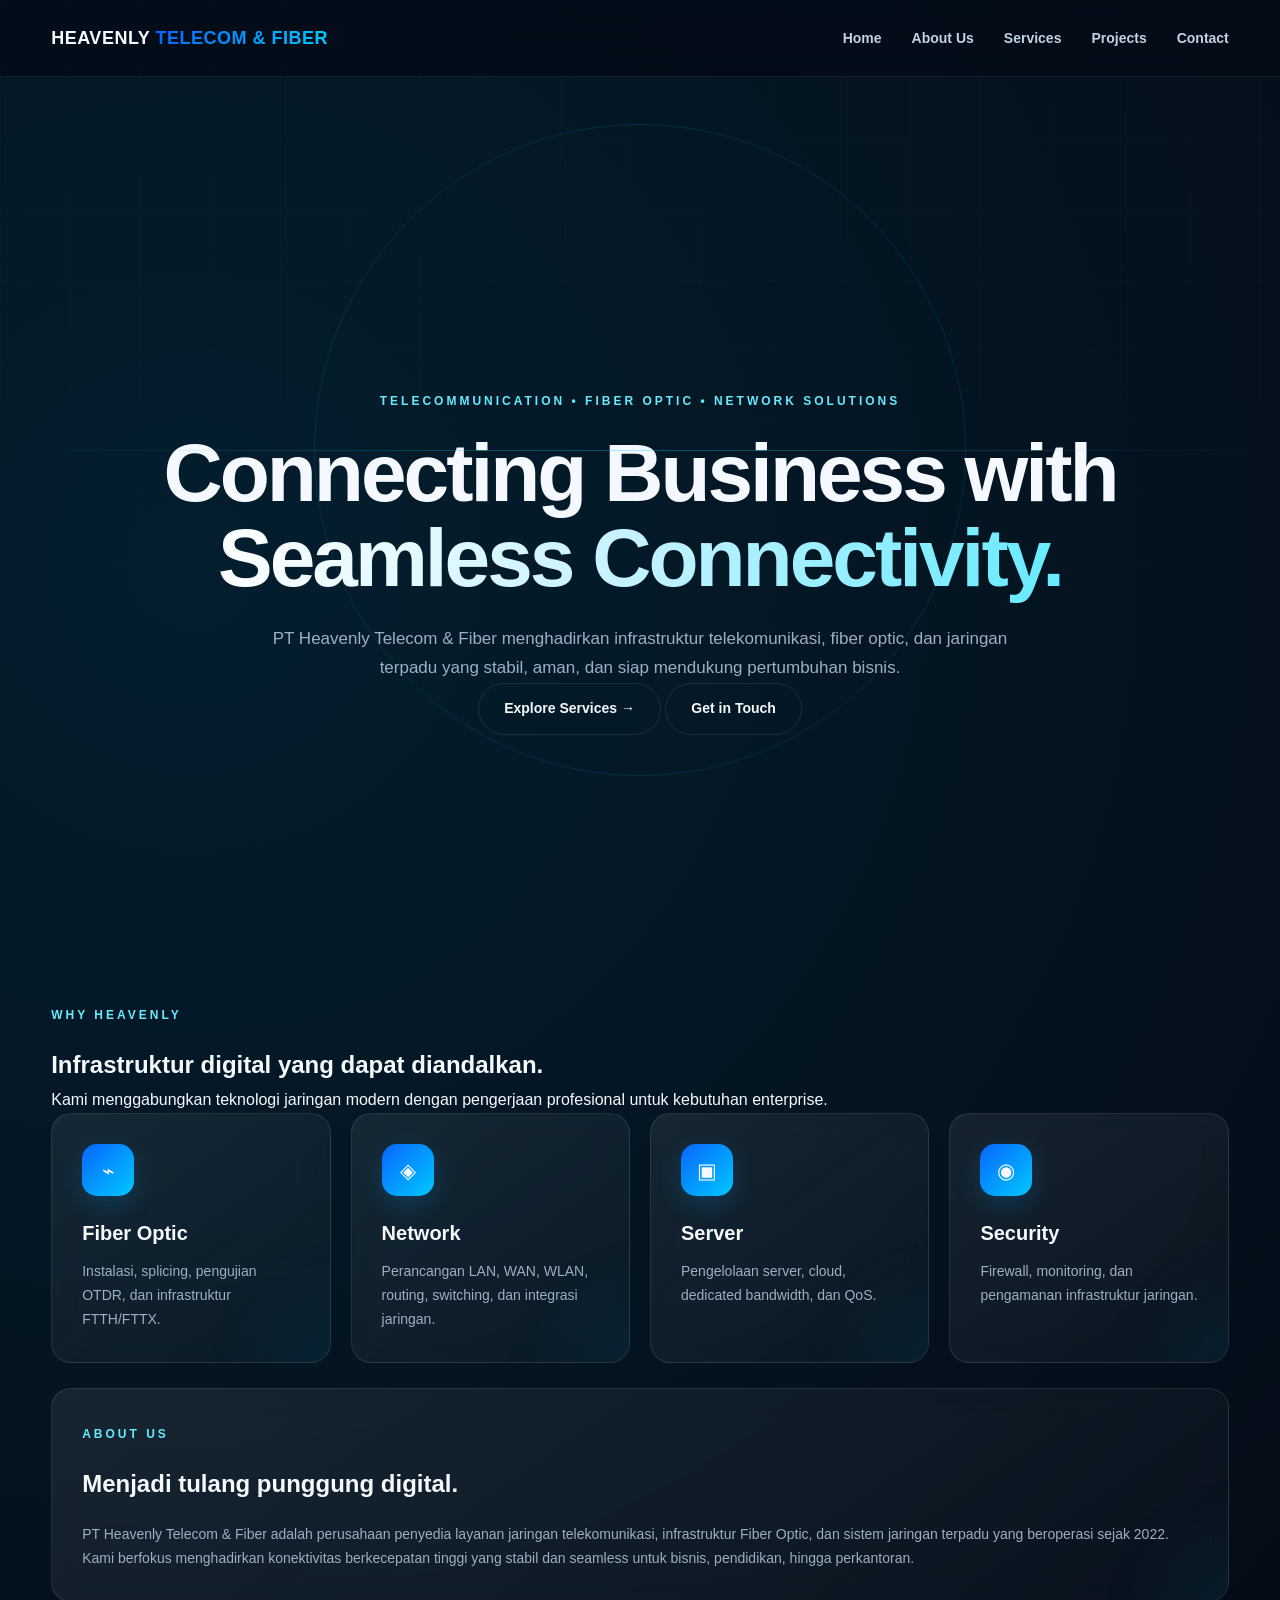
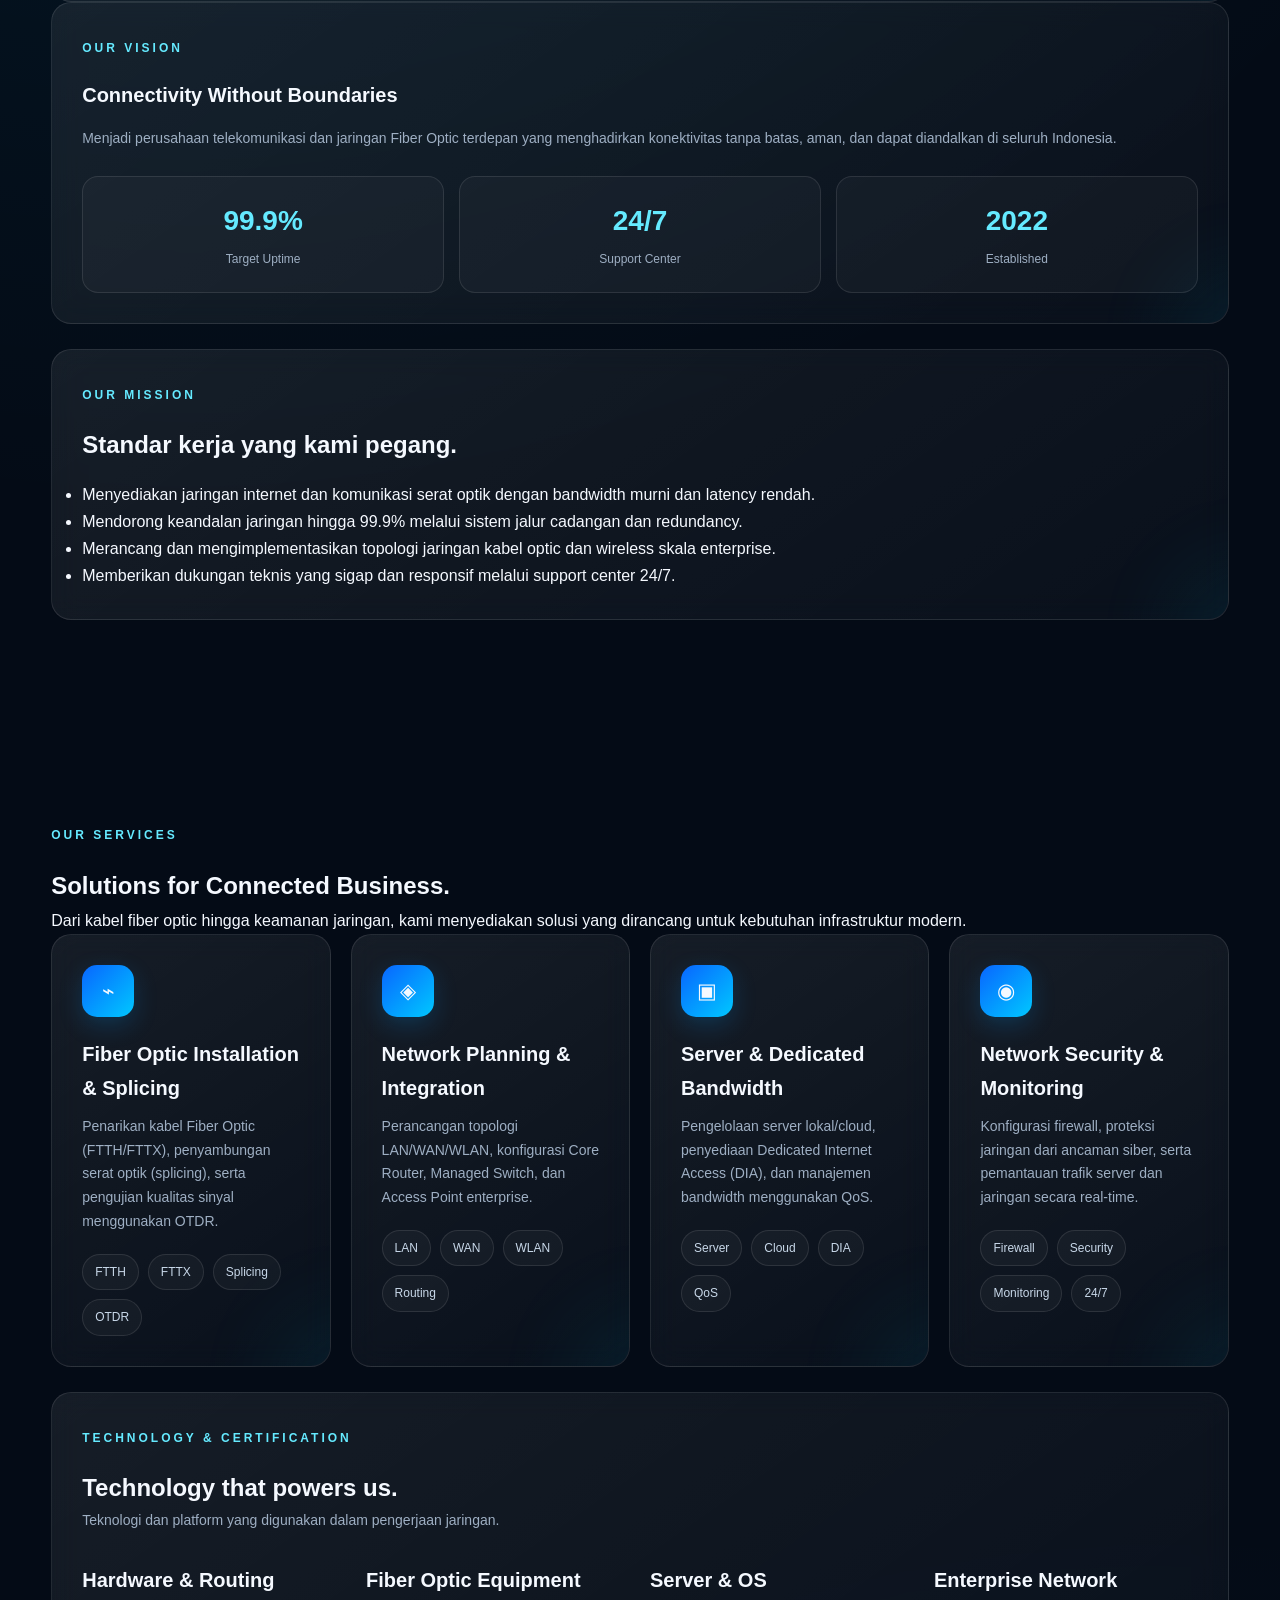
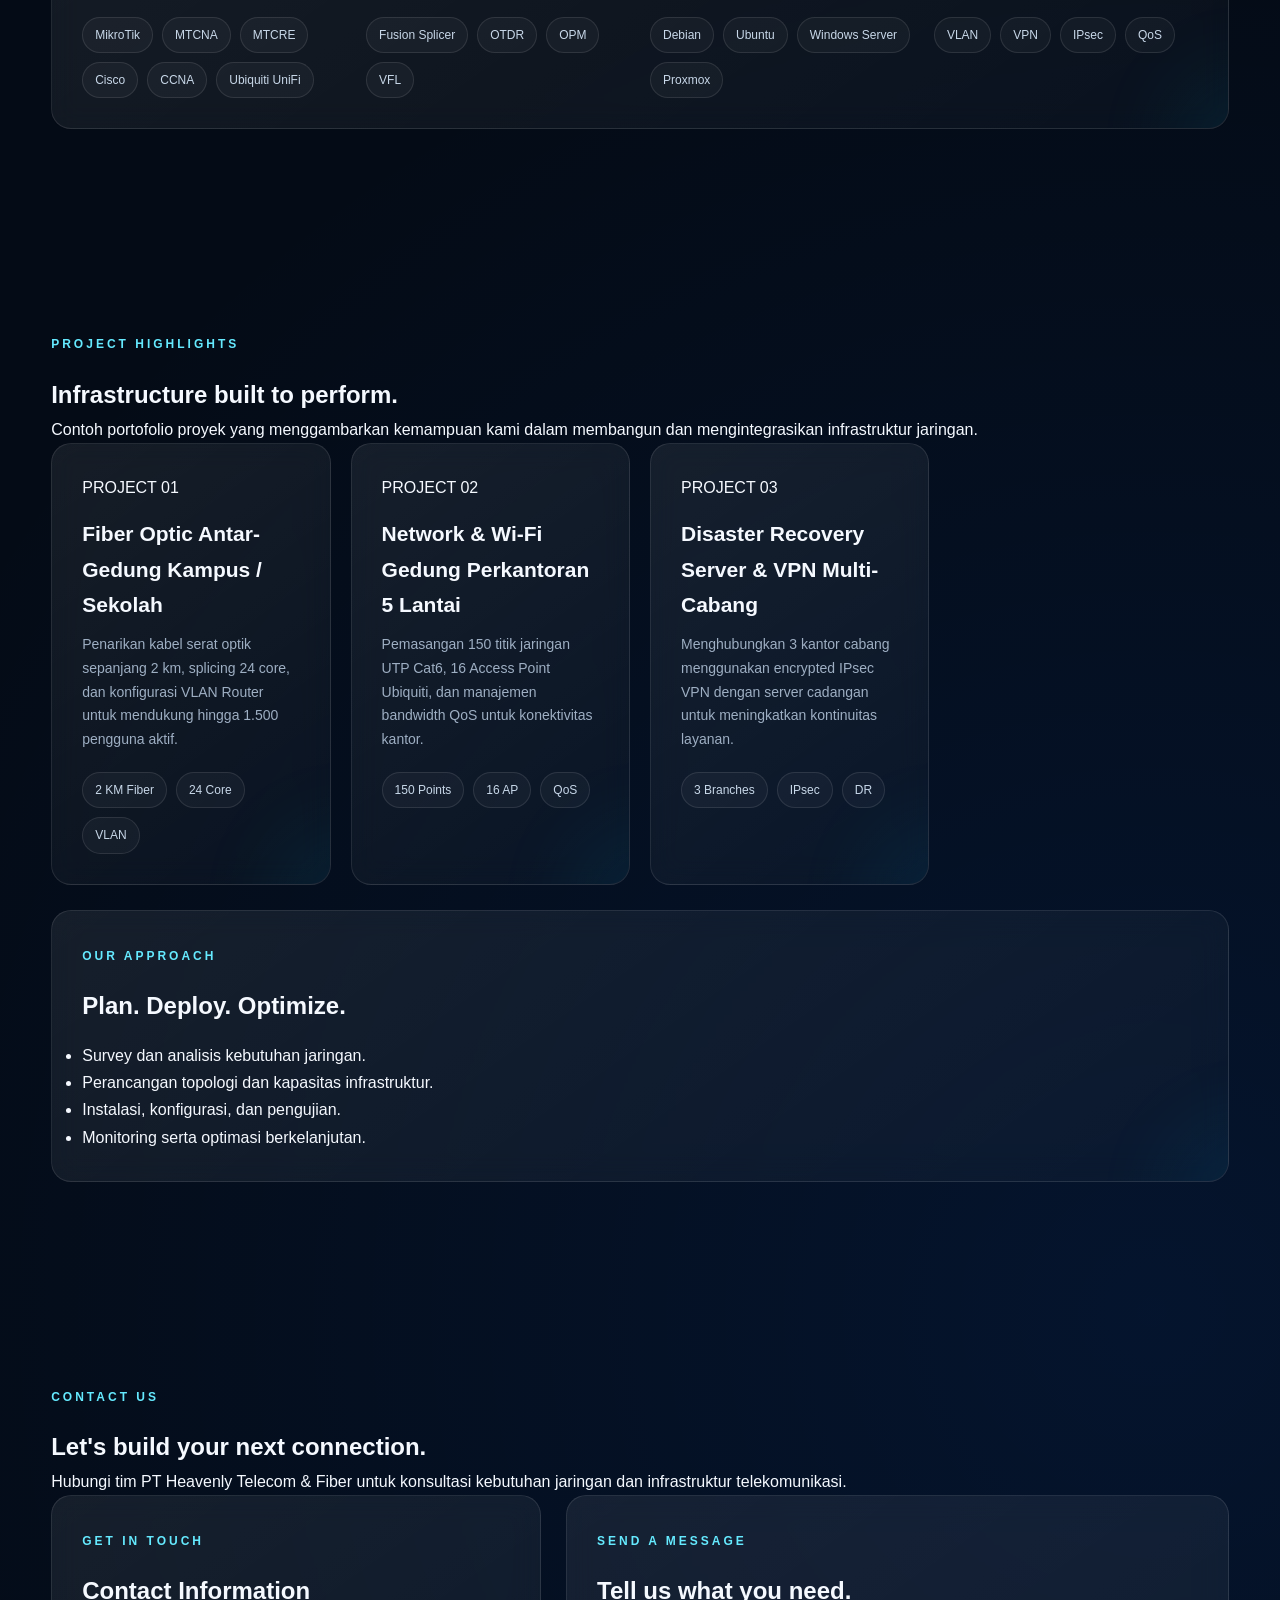
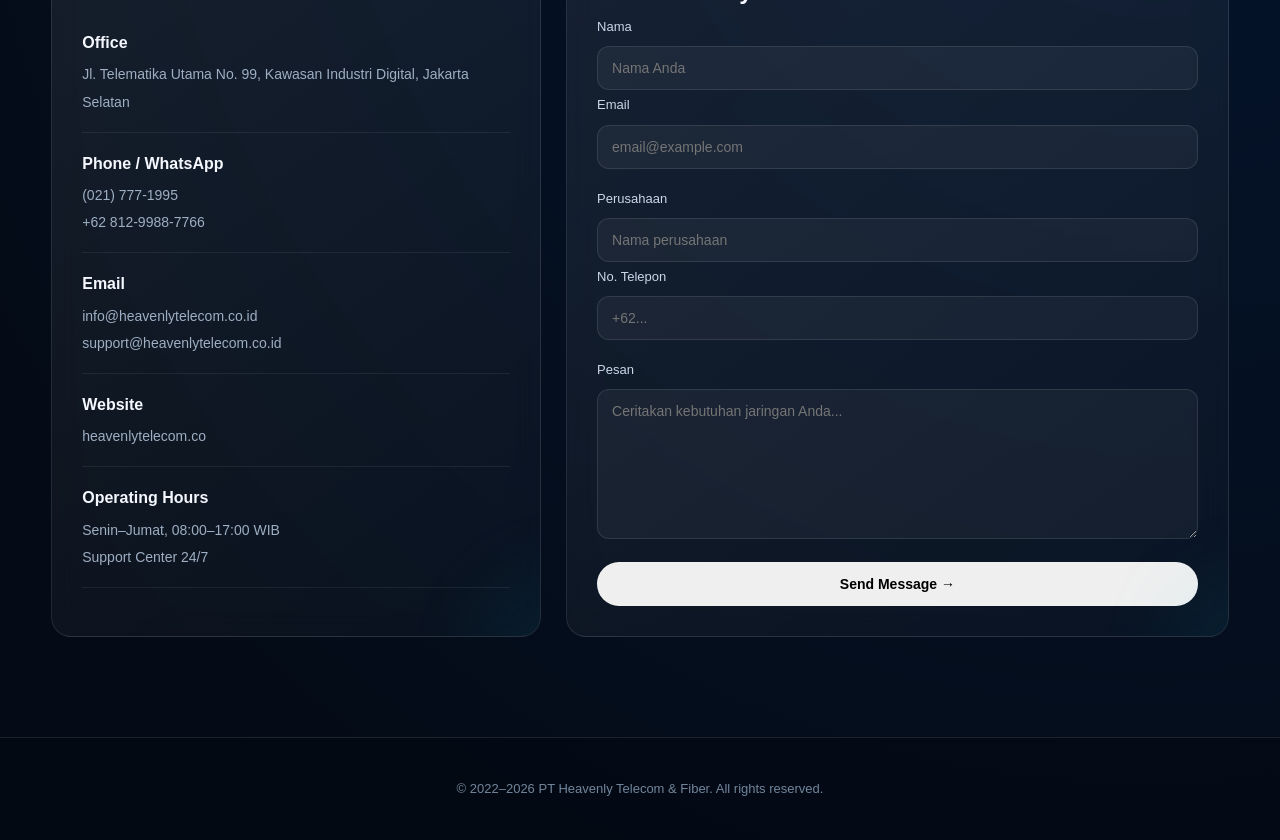
==== commit 84289044: "Update index.html" ====
--- a/index.html
+++ b/index.html
@@ -1,171 +1,1102 @@
-<a href="#home">Home</a>
-<a href="#about">About Us</a>
-<a href="#services">Services</a>
-<a href="#projects">Projects</a>
-<a href="#contact">Contact</a>
-from pathlib import Path
-import zipfile, textwrap
-
-root = Path("/mnt/data/heavenly-telecom")
-root.mkdir(exist_ok=True)
-
-files = {
-"style.css": r'''/* PT HEAVENLY TELECOM & FIBER - Shared Styles */
-:root{
-  --bg:#050d19;--bg2:#09172a;--card:rgba(255,255,255,.055);
-  --line:rgba(255,255,255,.11);--text:#f5f9ff;--muted:#a8b7ca;
-  --blue:#0b5cff;--cyan:#00c8ff;--cyan2:#62e9ff;--max:1180px;
-}
-*{box-sizing:border-box;margin:0;padding:0}
-html{scroll-behavior:smooth}
-body{font-family:Inter,Segoe UI,Arial,sans-serif;background:radial-gradient(circle at 15% 10%,rgba(0,200,255,.1),transparent 30%),radial-gradient(circle at 90% 80%,rgba(11,92,255,.1),transparent 30%),var(--bg);color:var(--text);line-height:1.7;overflow-x:hidden}
-body:before{content:"";position:fixed;inset:0;pointer-events:none;background-image:linear-gradient(rgba(255,255,255,.018) 1px,transparent 1px),linear-gradient(90deg,rgba(255,255,255,.018) 1px,transparent 1px);background-size:70px 70px;mask-image:linear-gradient(to bottom,#000,transparent 90%);z-index:-1}
-a{color:inherit;text-decoration:none}
-img{max-width:100%}
-.container{width:min(var(--max),92%);margin:auto}
-header{position:fixed;top:0;left:0;width:100%;z-index:1000;background:rgba(4,12,24,.72);backdrop-filter:blur(18px);border-bottom:1px solid rgba(255,255,255,.08)}
-.nav{height:76px;display:flex;align-items:center;justify-content:space-between}
-.logo{font-size:18px;font-weight:900;letter-spacing:.4px}.logo span{color:var(--cyan)}
-.nav-links{display:flex;gap:28px;list-style:none}.nav-links a{font-size:14px;color:#c7d4e5;transition:.25s}.nav-links a:hover,.nav-links a.active{color:var(--cyan)}
-.menu{display:none;background:none;border:0;color:white;font-size:25px}
-.hero{min-height:100vh;display:grid;place-items:center;text-align:center;padding:130px 0 80px;position:relative;overflow:hidden}
-.hero .orb{position:absolute;width:600px;height:600px;border:1px solid rgba(0,200,255,.13);border-radius:50%;animation:pulse 6s ease-in-out infinite}.hero .orb:before,.hero .orb:after{content:"";position:absolute;border:1px solid rgba(0,200,255,.09);border-radius:50%;inset:65px}.hero .orb:after{inset:130px}
-.eyebrow{display:inline-block;color:var(--cyan2);font-size:12px;font-weight:800;letter-spacing:3px;text-transform:uppercase;margin-bottom:20px}
-h1{font-size:clamp(44px,7vw,82px);line-height:1.03;letter-spacing:-3px;font-weight:900;max-width:950px;margin:auto}
-.gradient{background:linear-gradient(100deg,#fff,#bfefff,var(--cyan2));-webkit-background-clip:text;background-clip:text;color:transparent}
-.gradient2{background:linear-gradient(90deg,var(--blue),var(--cyan));-webkit-background-clip:text;background-clip:text;color:transparent}
-.hero p{max-width:760px;margin:25px auto 0;color:var(--muted);font-size:17px}
-.actions{display:flex;justify-content:center;gap:14px;flex-wrap:wrap;margin-top:32px}
-.btn{display:inline-flex;align-items:center;justify-content:center;padding:13px 24px;border-radius:999px;font-weight:800;font-size:14px;border:1px solid var(--line);transition:.3s}
-.btn.primary{background:linear-gradient(135deg,var(--blue),var(--cyan));box-shadow:0 12px 35px rgba(0,160,255,.22)}
-.btn.secondary{background:rgba(255,255,255,.04)}.btn:hover{transform:translateY(-4px);box-shadow:0 15px 40px rgba(0,180,255,.2)}
-section{padding:100px 0}.section-head{text-align:center;max-width:720px;margin:0 auto 48px}.section-head h2{font-size:clamp(32px,5vw,52px);line-height:1.1;letter-spacing:-1.5px}.section-head p{color:var(--muted);margin-top:14px}
-.grid{display:grid;grid-template-columns:repeat(4,1fr);gap:20px}.grid.two{grid-template-columns:repeat(2,1fr)}
-.card{background:linear-gradient(145deg,rgba(255,255,255,.075),rgba(255,255,255,.025));border:1px solid var(--line);border-radius:20px;padding:30px;transition:.4s;backdrop-filter:blur(12px);position:relative;overflow:hidden}
-.card:after{content:"";position:absolute;width:150px;height:150px;border-radius:50%;right:-90px;bottom:-90px;background:var(--cyan);filter:blur(45px);opacity:.08}
-.card:hover{transform:translateY(-8px);border-color:rgba(0,200,255,.3);box-shadow:0 25px 70px rgba(0,0,0,.25)}
-.icon{width:52px;height:52px;display:grid;place-items:center;border-radius:15px;background:linear-gradient(135deg,var(--blue),var(--cyan));font-size:22px;margin-bottom:20px}
-.card h3{font-size:20px;margin-bottom:10px}.card p,.card li{color:var(--muted);font-size:14px}
-.about-box{display:grid;grid-template-columns:1.1fr .9fr;gap:25px;align-items:stretch}.about-box .card p{font-size:16px;line-height:1.9}
-.list{list-style:none}.list li{padding:13px 0 13px 30px;border-bottom:1px solid rgba(255,255,255,.07);position:relative}.list li:before{content:"✓";position:absolute;left:0;color:var(--cyan);font-weight:900}
-.stats{display:grid;grid-template-columns:repeat(3,1fr);gap:18px;margin-top:24px}.stat{text-align:center;padding:25px;border:1px solid var(--line);border-radius:18px;background:rgba(255,255,255,.035)}.stat strong{display:block;font-size:30px;color:var(--cyan)}.stat span{color:var(--muted);font-size:13px}
-.page-hero{padding:155px 0 80px;text-align:center;background:radial-gradient(circle at center,rgba(0,200,255,.12),transparent 50%)}
-.page-hero h1{font-size:clamp(42px,6vw,68px)}.page-hero p{max-width:720px;margin:18px auto;color:var(--muted)}
-.tags{display:flex;flex-wrap:wrap;gap:10px;margin-top:20px}.tag{border:1px solid var(--line);padding:7px 12px;border-radius:999px;color:#c8d8e9;font-size:12px;background:rgba(255,255,255,.035)}
-.project{min-height:280px}.project .num{font-size:12px;color:var(--cyan);font-weight:900;letter-spacing:2px}.project h3{margin:16px 0 10px;font-size:22px}
-.contact-grid{display:grid;grid-template-columns:.85fr 1.15fr;gap:25px}.contact-item{padding:18px 0;border-bottom:1px solid rgba(255,255,255,.08)}.contact-item strong{display:block}.contact-item span{color:var(--muted);font-size:14px}
-form{display:grid;gap:15px}.row{display:grid;grid-template-columns:1fr 1fr;gap:15px}label{font-size:13px;color:#cbd7e6}input,textarea{width:100%;margin-top:7px;background:rgba(255,255,255,.045);border:1px solid var(--line);border-radius:12px;padding:13px 14px;color:#fff;outline:none;font:inherit}input:focus,textarea:focus{border-color:var(--cyan)}textarea{min-height:150px;resize:vertical}
-footer{border-top:1px solid var(--line);padding:40px 0;text-align:center;color:#778ba2;font-size:13px}
-.reveal{animation:up .8s ease both}.delay1{animation-delay:.12s}.delay2{animation-delay:.24s}.delay3{animation-delay:.36s}
-@keyframes up{from{opacity:0;transform:translateY(25px)}to{opacity:1;transform:none}}@keyframes pulse{0%,100%{transform:scale(.86);opacity:.35}50%{transform:scale(1.05);opacity:.8}}
-@media(max-width:900px){.grid{grid-template-columns:repeat(2,1fr)}.about-box,.contact-grid{grid-template-columns:1fr}.nav-links{gap:17px}}
-@media(max-width:650px){.menu{display:block}.nav-links{display:none;position:absolute;top:76px;left:0;width:100%;padding:20px;flex-direction:column;background:rgba(4,12,24,.97);border-bottom:1px solid var(--line)}.nav-links.open{display:flex}.grid,.grid.two,.stats,.row{grid-template-columns:1fr}.hero{min-height:90vh}.hero .orb{width:380px;height:380px}section{padding:75px 0}.card{padding:25px}h1{letter-spacing:-2px}.logo{font-size:16px}}
-''',
-
-"script.js": r'''const menu=document.querySelector(".menu");
-const links=document.querySelector(".nav-links");
-if(menu) menu.addEventListener("click",()=>links.classList.toggle("open"));
-
-document.querySelectorAll("form").forEach(form=>{
-  form.addEventListener("submit",e=>{
-    e.preventDefault();
-    alert("Pesan berhasil disiapkan. Untuk versi produksi, hubungkan form ini ke email atau layanan form.");
-    form.reset();
-  });
-});
-''',
-
-"index.html": r'''<!DOCTYPE html>
-<html lang="id"><head><meta charset="UTF-8"><meta name="viewport" content="width=device-width,initial-scale=1.0"><title>PT Heavenly Telecom & Fiber | Home</title><meta name="description" content="PT Heavenly Telecom & Fiber - Telecommunication Provider, Fiber Optic Integrator & Network Solutions."><link rel="stylesheet" href="style.css"></head>
+<!DOCTYPE html>
+<html lang="id">
+<head>
+    <meta charset="UTF-8">
+    <meta name="viewport" content="width=device-width, initial-scale=1.0">
+
+    <title>PT Heavenly Telecom & Fiber</title>
+
+    <meta
+        name="description"
+        content="PT Heavenly Telecom & Fiber - Telecommunication Provider, Fiber Optic Integrator & Network Solutions."
+    >
+
+    <link rel="stylesheet" href="style.css">
+</head>
+
 <body>
-<header><div class="container nav"><a class="logo" href="index.html">HEAVENLY <span>TELECOM & FIBER</span></a><button class="menu">☰</button><ul class="nav-links"><li><a class="active" href="index.html">Home</a></li><li><a href="about.html">About Us</a></li><li><a href="services.html">Services</a></li><li><a href="projects.html">Projects</a></li><li><a href="contact.html">Contact</a></li></ul></div></header>
-<main>
-<section class="hero"><div class="orb"></div><div class="container reveal"><span class="eyebrow">Telecommunication • Fiber Optic • Network Solutions</span><h1><span class="gradient">Connecting Business</span><br><span class="gradient2">with Seamless Connectivity</span></h1><p>PT Heavenly Telecom & Fiber menghadirkan infrastruktur telekomunikasi, fiber optic, dan jaringan terpadu yang stabil, aman, dan siap mendukung pertumbuhan bisnis.</p><div class="actions"><a class="btn primary" href="services.html">Explore Services →</a><a class="btn secondary" href="contact.html">Get in Touch</a></div></div></section>
-<section><div class="container"><div class="section-head"><span class="eyebrow">Why Heavenly</span><h2>Infrastruktur digital yang <span class="gradient2">dapat diandalkan.</span></h2><p>Kami menggabungkan teknologi jaringan modern dengan pengerjaan profesional untuk kebutuhan enterprise.</p></div><div class="grid">
-<div class="card reveal"><div class="icon">⌁</div><h3>Fiber Optic</h3><p>Instalasi, splicing, pengujian OTDR, dan infrastruktur FTTH/FTTX.</p></div>
-<div class="card reveal delay1"><div class="icon">◈</div><h3>Network</h3><p>Perancangan LAN, WAN, WLAN, routing, switching, dan integrasi jaringan.</p></div>
-<div class="card reveal delay2"><div class="icon">▣</div><h3>Server</h3><p>Pengelolaan server, cloud, dedicated bandwidth, dan QoS.</p></div>
-<div class="card reveal delay3"><div class="icon">◉</div><h3>Security</h3><p>Firewall, monitoring, dan pengamanan infrastruktur jaringan.</p></div>
-</div></div></section>
-<section><div class="container about-box"><div class="card"><span class="eyebrow">About Us</span><h2>Menjadi tulang punggung <span class="gradient2">digital.</span></h2><p>PT Heavenly Telecom & Fiber adalah perusahaan penyedia layanan jaringan telekomunikasi, infrastruktur Fiber Optic, dan sistem jaringan terpadu yang beroperasi sejak 2022. Kami berfokus menghadirkan konektivitas berkecepatan tinggi yang stabil dan seamless untuk bisnis, pendidikan, hingga perkantoran.</p><a class="btn secondary" href="about.html">More About Us</a></div><div class="card"><span class="eyebrow">Our Vision</span><h3>Connectivity Without Boundaries</h3><p>Menjadi perusahaan telekomunikasi dan jaringan Fiber Optic terdepan yang menghadirkan konektivitas tanpa batas, aman, dan dapat diandalkan di seluruh Indonesia.</p><div class="stats"><div class="stat"><strong>99.9%</strong><span>Target Uptime</span></div><div class="stat"><strong>24/7</strong><span>Support Center</span></div><div class="stat"><strong>2022</strong><span>Established</span></div></div></div></div></section>
-<section><div class="container" style="text-align:center"><div class="section-head"><span class="eyebrow">Ready to Connect?</span><h2>Bangun jaringan yang <span class="gradient2">lebih kuat.</span></h2><p>Diskusikan kebutuhan infrastruktur jaringan perusahaan Anda bersama Heavenly Telecom & Fiber.</p><a class="btn primary" href="contact.html">Contact Our Team →</a></div></div></section>
-</main><footer>© 2022–2026 PT Heavenly Telecom & Fiber. All rights reserved.</footer><script src="script.js"></script></body></html>
-''',
-
-"about.html": r'''<!DOCTYPE html>
-<html lang="id"><head><meta charset="UTF-8"><meta name="viewport" content="width=device-width,initial-scale=1.0"><title>About Us | PT Heavenly Telecom & Fiber</title><link rel="stylesheet" href="style.css"></head>
-<body>
-<header><div class="container nav"><a class="logo" href="index.html">HEAVENLY <span>TELECOM & FIBER</span></a><button class="menu">☰</button><ul class="nav-links"><li><a href="index.html">Home</a></li><li><a class="active" href="about.html">About Us</a></li><li><a href="services.html">Services</a></li><li><a href="projects.html">Projects</a></li><li><a href="contact.html">Contact</a></li></ul></div></header>
-<main><section class="page-hero"><div class="container reveal"><span class="eyebrow">About Our Company</span><h1>Built for <span class="gradient2">Reliable Connectivity.</span></h1><p>Mengenal PT Heavenly Telecom & Fiber, visi kami, dan prinsip yang menjadi dasar setiap solusi jaringan yang kami kerjakan.</p></div></section>
-<section><div class="container about-box"><div class="card"><span class="eyebrow">Who We Are</span><h2>Partner teknologi untuk <span class="gradient2">konektivitas modern.</span></h2><p>PT Heavenly Telecom & Fiber adalah perusahaan penyedia layanan jaringan telekomunikasi, infrastruktur Fiber Optic, dan sistem jaringan terpadu yang beroperasi sejak tahun 2022.</p><p style="margin-top:15px">Kami berfokus menghadirkan konektivitas internet dan transmisi data berkecepatan tinggi yang stabil, seamless, dan dapat diandalkan untuk sektor bisnis, pendidikan, hingga perkantoran.</p><p style="margin-top:15px">Dengan dukungan tenaga teknis dan infrastruktur serat optik modern, kami siap menjadi tulang punggung digital bagi pertumbuhan bisnis.</p></div><div class="card"><span class="eyebrow">Our Vision</span><h2>Connectivity <span class="gradient2">Without Limits.</span></h2><p>Menjadi perusahaan telekomunikasi dan jaringan Fiber Optic terdepan yang menghadirkan konektivitas tanpa batas, aman, dan dapat diandalkan di seluruh Indonesia.</p></div></div></section>
-<section><div class="container"><div class="section-head"><span class="eyebrow">Our Mission</span><h2>Standar kerja yang <span class="gradient2">kami pegang.</span></h2></div><div class="grid two">
-<div class="card"><div class="icon">01</div><h3>Pita Lebar Berkualitas</h3><p>Menyediakan jaringan internet dan komunikasi serat optik dengan bandwidth murni dan latency rendah.</p></div>
-<div class="card"><div class="icon">02</div><h3>Ketersediaan Tinggi</h3><p>Mendorong keandalan jaringan hingga 99.9% melalui sistem jalur cadangan dan redundancy.</p></div>
-<div class="card"><div class="icon">03</div><h3>Infrastruktur Terintegrasi</h3><p>Merancang dan mengimplementasikan topologi jaringan kabel optic dan wireless skala enterprise.</p></div>
-<div class="card"><div class="icon">04</div><h3>Layanan Profesional</h3><p>Memberikan dukungan teknis yang sigap dan responsif melalui support center 24/7.</p></div>
-</div></div></section>
-<section><div class="container"><div class="card"><span class="eyebrow">Core Values</span><div class="tags"><span class="tag">Reliability</span><span class="tag">Innovation</span><span class="tag">Security</span><span class="tag">Professionalism</span><span class="tag">Responsiveness</span><span class="tag">Integrity</span></div></div></div></section>
-</main><footer>© 2022–2026 PT Heavenly Telecom & Fiber. All rights reserved.</footer><script src="script.js"></script></body></html>
-''',
-
-"services.html": r'''<!DOCTYPE html>
-<html lang="id"><head><meta charset="UTF-8"><meta name="viewport" content="width=device-width,initial-scale=1.0"><title>Services | PT Heavenly Telecom & Fiber</title><link rel="stylesheet" href="style.css"></head>
-<body>
-<header><div class="container nav"><a class="logo" href="index.html">HEAVENLY <span>TELECOM & FIBER</span></a><button class="menu">☰</button><ul class="nav-links"><li><a href="index.html">Home</a></li><li><a href="about.html">About Us</a></li><li><a class="active" href="services.html">Services</a></li><li><a href="projects.html">Projects</a></li><li><a href="contact.html">Contact</a></li></ul></div></header>
-<main><section class="page-hero"><div class="container reveal"><span class="eyebrow">Our Services</span><h1>Solutions for <span class="gradient2">Connected Business.</span></h1><p>Dari kabel fiber optic hingga keamanan jaringan, kami menyediakan solusi yang dirancang untuk kebutuhan infrastruktur modern.</p></div></section>
-<section><div class="container"><div class="grid two">
-<div class="card"><div class="icon">⌁</div><h3>Fiber Optic Installation & Splicing</h3><p>Penarikan kabel Fiber Optic (FTTH/FTTX), penyambungan serat optik (splicing), serta pengujian kualitas sinyal menggunakan OTDR.</p><div class="tags"><span class="tag">FTTH</span><span class="tag">FTTX</span><span class="tag">Splicing</span><span class="tag">OTDR</span></div></div>
-<div class="card"><div class="icon">◈</div><h3>Network Planning & Integration</h3><p>Perancangan topologi LAN/WAN/WLAN, konfigurasi Core Router, Managed Switch, dan Access Point enterprise.</p><div class="tags"><span class="tag">LAN</span><span class="tag">WAN</span><span class="tag">WLAN</span><span class="tag">Routing</span></div></div>
-<div class="card"><div class="icon">▣</div><h3>Server & Dedicated Bandwidth</h3><p>Pengelolaan server lokal/cloud, penyediaan Dedicated Internet Access (DIA), dan manajemen bandwidth menggunakan QoS.</p><div class="tags"><span class="tag">Server</span><span class="tag">Cloud</span><span class="tag">DIA</span><span class="tag">QoS</span></div></div>
-<div class="card"><div class="icon">◉</div><h3>Network Security & Monitoring</h3><p>Konfigurasi firewall, proteksi jaringan dari ancaman siber, serta pemantauan trafik server dan jaringan secara real-time.</p><div class="tags"><span class="tag">Firewall</span><span class="tag">Security</span><span class="tag">Monitoring</span><span class="tag">24/7</span></div></div>
-</div></div></section>
-<section><div class="container"><div class="section-head"><span class="eyebrow">Technology & Certification</span><h2>Technology that <span class="gradient2">powers us.</span></h2><p>Teknologi dan platform yang digunakan dalam pengerjaan jaringan.</p></div><div class="grid">
-<div class="card"><h3>Hardware & Routing</h3><div class="tags"><span class="tag">MikroTik</span><span class="tag">MTCNA</span><span class="tag">MTCRE</span><span class="tag">Cisco</span><span class="tag">CCNA</span><span class="tag">Ubiquiti UniFi</span></div></div>
-<div class="card"><h3>Fiber Optic Equipment</h3><div class="tags"><span class="tag">Fusion Splicer</span><span class="tag">OTDR</span><span class="tag">OPM</span><span class="tag">VFL</span></div></div>
-<div class="card"><h3>Server & OS</h3><div class="tags"><span class="tag">Debian</span><span class="tag">Ubuntu</span><span class="tag">Windows Server</span><span class="tag">Proxmox</span></div></div>
-<div class="card"><h3>Enterprise Network</h3><div class="tags"><span class="tag">VLAN</span><span class="tag">VPN</span><span class="tag">IPsec</span><span class="tag">QoS</span></div></div>
-</div></div></section>
-</main><footer>© 2022–2026 PT Heavenly Telecom & Fiber. All rights reserved.</footer><script src="script.js"></script></body></html>
-''',
-
-"projects.html": r'''<!DOCTYPE html>
-<html lang="id"><head><meta charset="UTF-8"><meta name="viewport" content="width=device-width,initial-scale=1.0"><title>Projects | PT Heavenly Telecom & Fiber</title><link rel="stylesheet" href="style.css"></head>
-<body>
-<header><div class="container nav"><a class="logo" href="index.html">HEAVENLY <span>TELECOM & FIBER</span></a><button class="menu">☰</button><ul class="nav-links"><li><a href="index.html">Home</a></li><li><a href="about.html">About Us</a></li><li><a href="services.html">Services</a></li><li><a class="active" href="projects.html">Projects</a></li><li><a href="contact.html">Contact</a></li></ul></div></header>
-<main><section class="page-hero"><div class="container reveal"><span class="eyebrow">Project Highlights</span><h1>Infrastructure built to <span class="gradient2">perform.</span></h1><p>Contoh portofolio proyek yang menggambarkan kemampuan kami dalam membangun dan mengintegrasikan infrastruktur jaringan.</p></div></section>
-<section><div class="container"><div class="grid">
-<div class="card project"><span class="num">PROJECT 01</span><h3>Fiber Optic Antar-Gedung Kampus / Sekolah</h3><p>Penarikan kabel serat optik sepanjang 2 km, splicing 24 core, dan konfigurasi VLAN Router untuk mendukung hingga 1.500 pengguna aktif.</p><div class="tags"><span class="tag">2 KM Fiber</span><span class="tag">24 Core</span><span class="tag">VLAN</span></div></div>
-<div class="card project"><span class="num">PROJECT 02</span><h3>Network & Wi-Fi Gedung Perkantoran 5 Lantai</h3><p>Pemasangan 150 titik jaringan UTP Cat6, 16 Access Point Ubiquiti, dan manajemen bandwidth QoS untuk konektivitas kantor.</p><div class="tags"><span class="tag">150 Points</span><span class="tag">16 AP</span><span class="tag">QoS</span></div></div>
-<div class="card project"><span class="num">PROJECT 03</span><h3>Disaster Recovery Server & VPN Multi-Cabang</h3><p>Menghubungkan 3 kantor cabang menggunakan jalur encrypted IPsec VPN dengan server cadangan untuk meningkatkan kontinuitas layanan.</p><div class="tags"><span class="tag">3 Branches</span><span class="tag">IPsec</span><span class="tag">DR</span></div></div>
-</div></div></section>
-<section><div class="container"><div class="card"><span class="eyebrow">Our Approach</span><h2>Plan. Deploy. <span class="gradient2">Optimize.</span></h2><ul class="list" style="margin-top:18px"><li>Survey dan analisis kebutuhan jaringan.</li><li>Perancangan topologi dan kapasitas infrastruktur.</li><li>Instalasi, konfigurasi, dan pengujian.</li><li>Monitoring serta optimasi berkelanjutan.</li></ul></div></div></section>
-</main><footer>© 2022–2026 PT Heavenly Telecom & Fiber. All rights reserved.</footer><script src="script.js"></script></body></html>
-''',
-
-"contact.html": r'''<!DOCTYPE html>
-<html lang="id"><head><meta charset="UTF-8"><meta name="viewport" content="width=device-width,initial-scale=1.0"><title>Contact | PT Heavenly Telecom & Fiber</title><link rel="stylesheet" href="style.css"></head>
-<body>
-<header><div class="container nav"><a class="logo" href="index.html">HEAVENLY <span>TELECOM & FIBER</span></a><button class="menu">☰</button><ul class="nav-links"><li><a href="index.html">Home</a></li><li><a href="about.html">About Us</a></li><li><a href="services.html">Services</a></li><li><a href="projects.html">Projects</a></li><li><a class="active" href="contact.html">Contact</a></li></ul></div></header>
-<main><section class="page-hero"><div class="container reveal"><span class="eyebrow">Contact Us</span><h1>Let's build your <span class="gradient2">next connection.</span></h1><p>Hubungi tim PT Heavenly Telecom & Fiber untuk konsultasi kebutuhan jaringan dan infrastruktur telekomunikasi.</p></div></section>
-<section><div class="container contact-grid"><div class="card"><span class="eyebrow">Get in Touch</span><h2>Contact <span class="gradient2">Information</span></h2>
-<div class="contact-item"><strong>Office</strong><span>Jl. Telematika Utama No. 99, Kawasan Industri Digital, Jakarta Selatan</span></div>
-<div class="contact-item"><strong>Phone / WhatsApp</strong><span>(021) 777-1995 / +62 812-9988-7766</span></div>
-<div class="contact-item"><strong>Email</strong><span>info@heavenlytelecom.co.id<br>support@heavenlytelecom.co.id</span></div>
-<div class="contact-item"><strong>Website</strong><span>heavenlytelecom.co</span></div>
-<div class="contact-item"><strong>Operating Hours</strong><span>Senin–Jumat, 08:00–17:00 WIB<br>Support Center 24/7</span></div>
-</div>
-<div class="card"><span class="eyebrow">Send a Message</span><h2>Tell us what you <span class="gradient2">need.</span></h2><form><div class="row"><label>Nama<input required type="text" placeholder="Nama Anda"></label><label>Email<input required type="email" placeholder="email@contoh.com"></label></div><label>Perusahaan<input type="text" placeholder="Nama perusahaan"></label><label>Pesan<textarea required placeholder="Ceritakan kebutuhan jaringan Anda..."></textarea></label><button class="btn primary" type="submit">Send Message →</button></form></div></div></section>
-</main><footer>© 2022–2026 PT Heavenly Telecom & Fiber. All rights reserved.</footer><script src="script.js"></script></body></html>
-'''
-}
-
-for name, content in files.items():
-    (root/name).write_text(textwrap.dedent(content).strip(), encoding="utf-8")
-
-zip_path = Path("/mnt/data/PT-Heavenly-Telecom-Fiber-Website.zip")
-with zipfile.ZipFile(zip_path, "w", zipfile.ZIP_DEFLATED) as z:
-    for p in root.iterdir():
-        z.write(p, p.name)
-
-print(f"Website lengkap dibuat: {zip_path}")
-print("Isi:", ", ".join(files.keys()))
+
+    <!-- =========================
+         NAVBAR
+    ========================== -->
+    <header>
+        <div class="container nav">
+
+            <a href="#home" class="logo">
+                HEAVENLY
+                <span>TELECOM & FIBER</span>
+            </a>
+
+            <button class="menu" aria-label="Buka menu">
+                ☰
+            </button>
+
+            <ul class="nav-links">
+                <li>
+                    <a href="#home">Home</a>
+                </li>
+
+                <li>
+                    <a href="#about">About Us</a>
+                </li>
+
+                <li>
+                    <a href="#services">Services</a>
+                </li>
+
+                <li>
+                    <a href="#projects">Projects</a>
+                </li>
+
+                <li>
+                    <a href="#contact">Contact</a>
+                </li>
+            </ul>
+
+        </div>
+    </header>
+
+
+    <main>
+
+        <!-- =========================
+             HOME
+        ========================== -->
+        <section id="home" class="hero">
+
+            <div class="orb"></div>
+
+            <div class="container">
+
+                <div class="reveal">
+
+                    <span class="eyebrow">
+                        Telecommunication • Fiber Optic • Network Solutions
+                    </span>
+
+                    <h1>
+                        Connecting Business with
+                        <span class="gradient">
+                            Seamless Connectivity.
+                        </span>
+                    </h1>
+
+                    <p>
+                        PT Heavenly Telecom & Fiber menghadirkan infrastruktur
+                        telekomunikasi, fiber optic, dan jaringan terpadu yang
+                        stabil, aman, dan siap mendukung pertumbuhan bisnis.
+                    </p>
+
+                    <div class="actions">
+
+                        <a href="#services" class="btn primary">
+                            Explore Services →
+                        </a>
+
+                        <a href="#contact" class="btn secondary">
+                            Get in Touch
+                        </a>
+
+                    </div>
+
+                </div>
+
+            </div>
+
+        </section>
+
+
+        <!-- =========================
+             ABOUT / WHY HEAVENLY
+        ========================== -->
+        <section id="about">
+
+            <div class="container">
+
+                <div class="section-head">
+
+                    <span class="eyebrow">
+                        Why Heavenly
+                    </span>
+
+                    <h2>
+                        Infrastruktur digital yang
+                        <span class="gradient2">
+                            dapat diandalkan.
+                        </span>
+                    </h2>
+
+                    <p>
+                        Kami menggabungkan teknologi jaringan modern dengan
+                        pengerjaan profesional untuk kebutuhan enterprise.
+                    </p>
+
+                </div>
+
+
+                <div class="grid">
+
+                    <!-- Card 1 -->
+                    <div class="card reveal">
+
+                        <div class="icon">
+                            ⌁
+                        </div>
+
+                        <h3>
+                            Fiber Optic
+                        </h3>
+
+                        <p>
+                            Instalasi, splicing, pengujian OTDR,
+                            dan infrastruktur FTTH/FTTX.
+                        </p>
+
+                    </div>
+
+
+                    <!-- Card 2 -->
+                    <div class="card reveal delay1">
+
+                        <div class="icon">
+                            ◈
+                        </div>
+
+                        <h3>
+                            Network
+                        </h3>
+
+                        <p>
+                            Perancangan LAN, WAN, WLAN, routing,
+                            switching, dan integrasi jaringan.
+                        </p>
+
+                    </div>
+
+
+                    <!-- Card 3 -->
+                    <div class="card reveal delay2">
+
+                        <div class="icon">
+                            ▣
+                        </div>
+
+                        <h3>
+                            Server
+                        </h3>
+
+                        <p>
+                            Pengelolaan server, cloud, dedicated
+                            bandwidth, dan QoS.
+                        </p>
+
+                    </div>
+
+
+                    <!-- Card 4 -->
+                    <div class="card reveal delay3">
+
+                        <div class="icon">
+                            ◉
+                        </div>
+
+                        <h3>
+                            Security
+                        </h3>
+
+                        <p>
+                            Firewall, monitoring, dan pengamanan
+                            infrastruktur jaringan.
+                        </p>
+
+                    </div>
+
+                </div>
+
+
+                <!-- About Company -->
+
+                <div class="about-box" style="margin-top: 25px;">
+
+                    <div class="card">
+
+                        <span class="eyebrow">
+                            About Us
+                        </span>
+
+                        <h2>
+                            Menjadi tulang punggung
+                            <span class="gradient2">
+                                digital.
+                            </span>
+                        </h2>
+
+                        <p style="margin-top: 18px;">
+
+                            PT Heavenly Telecom & Fiber adalah perusahaan
+                            penyedia layanan jaringan telekomunikasi,
+                            infrastruktur Fiber Optic, dan sistem jaringan
+                            terpadu yang beroperasi sejak 2022.
+
+                            Kami berfokus menghadirkan konektivitas
+                            berkecepatan tinggi yang stabil dan seamless
+                            untuk bisnis, pendidikan, hingga perkantoran.
+
+                        </p>
+
+                    </div>
+
+
+                    <div class="card">
+
+                        <span class="eyebrow">
+                            Our Vision
+                        </span>
+
+                        <h3>
+                            Connectivity Without Boundaries
+                        </h3>
+
+                        <p style="margin-top: 15px;">
+
+                            Menjadi perusahaan telekomunikasi dan jaringan
+                            Fiber Optic terdepan yang menghadirkan
+                            konektivitas tanpa batas, aman, dan dapat
+                            diandalkan di seluruh Indonesia.
+
+                        </p>
+
+
+                        <div class="stats">
+
+                            <div class="stat">
+                                <strong>99.9%</strong>
+                                <span>Target Uptime</span>
+                            </div>
+
+                            <div class="stat">
+                                <strong>24/7</strong>
+                                <span>Support Center</span>
+                            </div>
+
+                            <div class="stat">
+                                <strong>2022</strong>
+                                <span>Established</span>
+                            </div>
+
+                        </div>
+
+                    </div>
+
+                </div>
+
+
+                <!-- Mission -->
+
+                <div style="margin-top: 25px;" class="card">
+
+                    <span class="eyebrow">
+                        Our Mission
+                    </span>
+
+                    <h2>
+                        Standar kerja yang
+                        <span class="gradient2">
+                            kami pegang.
+                        </span>
+                    </h2>
+
+                    <ul class="list" style="margin-top: 15px;">
+
+                        <li>
+                            Menyediakan jaringan internet dan komunikasi
+                            serat optik dengan bandwidth murni dan latency rendah.
+                        </li>
+
+                        <li>
+                            Mendorong keandalan jaringan hingga 99.9%
+                            melalui sistem jalur cadangan dan redundancy.
+                        </li>
+
+                        <li>
+                            Merancang dan mengimplementasikan topologi
+                            jaringan kabel optic dan wireless skala enterprise.
+                        </li>
+
+                        <li>
+                            Memberikan dukungan teknis yang sigap dan
+                            responsif melalui support center 24/7.
+                        </li>
+
+                    </ul>
+
+                </div>
+
+            </div>
+
+        </section>
+
+
+        <!-- =========================
+             SERVICES
+        ========================== -->
+        <section id="services">
+
+            <div class="container">
+
+                <div class="section-head">
+
+                    <span class="eyebrow">
+                        Our Services
+                    </span>
+
+                    <h2>
+                        Solutions for
+                        <span class="gradient2">
+                            Connected Business.
+                        </span>
+                    </h2>
+
+                    <p>
+                        Dari kabel fiber optic hingga keamanan jaringan,
+                        kami menyediakan solusi yang dirancang untuk
+                        kebutuhan infrastruktur modern.
+                    </p>
+
+                </div>
+
+
+                <div class="grid two">
+
+                    <!-- Service 1 -->
+
+                    <div class="card">
+
+                        <div class="icon">
+                            ⌁
+                        </div>
+
+                        <h3>
+                            Fiber Optic Installation & Splicing
+                        </h3>
+
+                        <p>
+                            Penarikan kabel Fiber Optic (FTTH/FTTX),
+                            penyambungan serat optik (splicing),
+                            serta pengujian kualitas sinyal menggunakan OTDR.
+                        </p>
+
+                        <div class="tags">
+
+                            <span class="tag">FTTH</span>
+                            <span class="tag">FTTX</span>
+                            <span class="tag">Splicing</span>
+                            <span class="tag">OTDR</span>
+
+                        </div>
+
+                    </div>
+
+
+                    <!-- Service 2 -->
+
+                    <div class="card">
+
+                        <div class="icon">
+                            ◈
+                        </div>
+
+                        <h3>
+                            Network Planning & Integration
+                        </h3>
+
+                        <p>
+                            Perancangan topologi LAN/WAN/WLAN,
+                            konfigurasi Core Router, Managed Switch,
+                            dan Access Point enterprise.
+                        </p>
+
+                        <div class="tags">
+
+                            <span class="tag">LAN</span>
+                            <span class="tag">WAN</span>
+                            <span class="tag">WLAN</span>
+                            <span class="tag">Routing</span>
+
+                        </div>
+
+                    </div>
+
+
+                    <!-- Service 3 -->
+
+                    <div class="card">
+
+                        <div class="icon">
+                            ▣
+                        </div>
+
+                        <h3>
+                            Server & Dedicated Bandwidth
+                        </h3>
+
+                        <p>
+                            Pengelolaan server lokal/cloud,
+                            penyediaan Dedicated Internet Access (DIA),
+                            dan manajemen bandwidth menggunakan QoS.
+                        </p>
+
+                        <div class="tags">
+
+                            <span class="tag">Server</span>
+                            <span class="tag">Cloud</span>
+                            <span class="tag">DIA</span>
+                            <span class="tag">QoS</span>
+
+                        </div>
+
+                    </div>
+
+
+                    <!-- Service 4 -->
+
+                    <div class="card">
+
+                        <div class="icon">
+                            ◉
+                        </div>
+
+                        <h3>
+                            Network Security & Monitoring
+                        </h3>
+
+                        <p>
+                            Konfigurasi firewall, proteksi jaringan
+                            dari ancaman siber, serta pemantauan trafik
+                            server dan jaringan secara real-time.
+                        </p>
+
+                        <div class="tags">
+
+                            <span class="tag">Firewall</span>
+                            <span class="tag">Security</span>
+                            <span class="tag">Monitoring</span>
+                            <span class="tag">24/7</span>
+
+                        </div>
+
+                    </div>
+
+                </div>
+
+
+                <!-- Technology -->
+
+                <div class="card" style="margin-top: 25px;">
+
+                    <div class="section-head" style="margin-bottom: 30px;">
+
+                        <span class="eyebrow">
+                            Technology & Certification
+                        </span>
+
+                        <h2>
+                            Technology that
+                            <span class="gradient2">
+                                powers us.
+                            </span>
+                        </h2>
+
+                        <p>
+                            Teknologi dan platform yang digunakan
+                            dalam pengerjaan jaringan.
+                        </p>
+
+                    </div>
+
+
+                    <div class="grid two">
+
+                        <div>
+
+                            <h3>
+                                Hardware & Routing
+                            </h3>
+
+                            <div class="tags">
+
+                                <span class="tag">MikroTik</span>
+                                <span class="tag">MTCNA</span>
+                                <span class="tag">MTCRE</span>
+                                <span class="tag">Cisco</span>
+                                <span class="tag">CCNA</span>
+                                <span class="tag">Ubiquiti UniFi</span>
+
+                            </div>
+
+                        </div>
+
+
+                        <div>
+
+                            <h3>
+                                Fiber Optic Equipment
+                            </h3>
+
+                            <div class="tags">
+
+                                <span class="tag">Fusion Splicer</span>
+                                <span class="tag">OTDR</span>
+                                <span class="tag">OPM</span>
+                                <span class="tag">VFL</span>
+
+                            </div>
+
+                        </div>
+
+
+                        <div>
+
+                            <h3>
+                                Server & OS
+                            </h3>
+
+                            <div class="tags">
+
+                                <span class="tag">Debian</span>
+                                <span class="tag">Ubuntu</span>
+                                <span class="tag">Windows Server</span>
+                                <span class="tag">Proxmox</span>
+
+                            </div>
+
+                        </div>
+
+
+                        <div>
+
+                            <h3>
+                                Enterprise Network
+                            </h3>
+
+                            <div class="tags">
+
+                                <span class="tag">VLAN</span>
+                                <span class="tag">VPN</span>
+                                <span class="tag">IPsec</span>
+                                <span class="tag">QoS</span>
+
+                            </div>
+
+                        </div>
+
+                    </div>
+
+                </div>
+
+            </div>
+
+        </section>
+
+
+        <!-- =========================
+             PROJECTS
+        ========================== -->
+        <section id="projects">
+
+            <div class="container">
+
+                <div class="section-head">
+
+                    <span class="eyebrow">
+                        Project Highlights
+                    </span>
+
+                    <h2>
+                        Infrastructure built to
+                        <span class="gradient2">
+                            perform.
+                        </span>
+                    </h2>
+
+                    <p>
+                        Contoh portofolio proyek yang menggambarkan
+                        kemampuan kami dalam membangun dan
+                        mengintegrasikan infrastruktur jaringan.
+                    </p>
+
+                </div>
+
+
+                <div class="grid">
+
+                    <!-- Project 1 -->
+
+                    <div class="card project">
+
+                        <span class="num">
+                            PROJECT 01
+                        </span>
+
+                        <h3>
+                            Fiber Optic Antar-Gedung
+                            Kampus / Sekolah
+                        </h3>
+
+                        <p>
+                            Penarikan kabel serat optik sepanjang 2 km,
+                            splicing 24 core, dan konfigurasi VLAN Router
+                            untuk mendukung hingga 1.500 pengguna aktif.
+                        </p>
+
+                        <div class="tags">
+
+                            <span class="tag">2 KM Fiber</span>
+                            <span class="tag">24 Core</span>
+                            <span class="tag">VLAN</span>
+
+                        </div>
+
+                    </div>
+
+
+                    <!-- Project 2 -->
+
+                    <div class="card project">
+
+                        <span class="num">
+                            PROJECT 02
+                        </span>
+
+                        <h3>
+                            Network & Wi-Fi Gedung
+                            Perkantoran 5 Lantai
+                        </h3>
+
+                        <p>
+                            Pemasangan 150 titik jaringan UTP Cat6,
+                            16 Access Point Ubiquiti, dan manajemen
+                            bandwidth QoS untuk konektivitas kantor.
+                        </p>
+
+                        <div class="tags">
+
+                            <span class="tag">150 Points</span>
+                            <span class="tag">16 AP</span>
+                            <span class="tag">QoS</span>
+
+                        </div>
+
+                    </div>
+
+
+                    <!-- Project 3 -->
+
+                    <div class="card project">
+
+                        <span class="num">
+                            PROJECT 03
+                        </span>
+
+                        <h3>
+                            Disaster Recovery Server
+                            & VPN Multi-Cabang
+                        </h3>
+
+                        <p>
+                            Menghubungkan 3 kantor cabang menggunakan
+                            encrypted IPsec VPN dengan server cadangan
+                            untuk meningkatkan kontinuitas layanan.
+                        </p>
+
+                        <div class="tags">
+
+                            <span class="tag">3 Branches</span>
+                            <span class="tag">IPsec</span>
+                            <span class="tag">DR</span>
+
+                        </div>
+
+                    </div>
+
+                </div>
+
+
+                <!-- Approach -->
+
+                <div class="card" style="margin-top: 25px;">
+
+                    <span class="eyebrow">
+                        Our Approach
+                    </span>
+
+                    <h2>
+                        Plan. Deploy.
+                        <span class="gradient2">
+                            Optimize.
+                        </span>
+                    </h2>
+
+                    <ul class="list" style="margin-top: 15px;">
+
+                        <li>
+                            Survey dan analisis kebutuhan jaringan.
+                        </li>
+
+                        <li>
+                            Perancangan topologi dan kapasitas infrastruktur.
+                        </li>
+
+                        <li>
+                            Instalasi, konfigurasi, dan pengujian.
+                        </li>
+
+                        <li>
+                            Monitoring serta optimasi berkelanjutan.
+                        </li>
+
+                    </ul>
+
+                </div>
+
+            </div>
+
+        </section>
+
+
+        <!-- =========================
+             CONTACT
+        ========================== -->
+        <section id="contact">
+
+            <div class="container">
+
+                <div class="section-head">
+
+                    <span class="eyebrow">
+                        Contact Us
+                    </span>
+
+                    <h2>
+                        Let's build your
+                        <span class="gradient2">
+                            next connection.
+                        </span>
+                    </h2>
+
+                    <p>
+                        Hubungi tim PT Heavenly Telecom & Fiber
+                        untuk konsultasi kebutuhan jaringan dan
+                        infrastruktur telekomunikasi.
+                    </p>
+
+                </div>
+
+
+                <div class="contact-grid">
+
+                    <!-- Contact Information -->
+
+                    <div class="card">
+
+                        <span class="eyebrow">
+                            Get in Touch
+                        </span>
+
+                        <h2>
+                            Contact Information
+                        </h2>
+
+
+                        <div class="contact-item">
+
+                            <strong>
+                                Office
+                            </strong>
+
+                            <span>
+                                Jl. Telematika Utama No. 99,
+                                Kawasan Industri Digital,
+                                Jakarta Selatan
+                            </span>
+
+                        </div>
+
+
+                        <div class="contact-item">
+
+                            <strong>
+                                Phone / WhatsApp
+                            </strong>
+
+                            <span>
+                                (021) 777-1995
+                                <br>
+                                +62 812-9988-7766
+                            </span>
+
+                        </div>
+
+
+                        <div class="contact-item">
+
+                            <strong>
+                                Email
+                            </strong>
+
+                            <span>
+                                info@heavenlytelecom.co.id
+                                <br>
+                                support@heavenlytelecom.co.id
+                            </span>
+
+                        </div>
+
+
+                        <div class="contact-item">
+
+                            <strong>
+                                Website
+                            </strong>
+
+                            <span>
+                                heavenlytelecom.co
+                            </span>
+
+                        </div>
+
+
+                        <div class="contact-item">
+
+                            <strong>
+                                Operating Hours
+                            </strong>
+
+                            <span>
+                                Senin–Jumat, 08:00–17:00 WIB
+                                <br>
+                                Support Center 24/7
+                            </span>
+
+                        </div>
+
+                    </div>
+
+
+                    <!-- Contact Form -->
+
+                    <div class="card">
+
+                        <span class="eyebrow">
+                            Send a Message
+                        </span>
+
+                        <h2>
+                            Tell us what you need.
+                        </h2>
+
+
+                        <form>
+
+                            <div class="row">
+
+                                <div>
+
+                                    <label for="name">
+                                        Nama
+                                    </label>
+
+                                    <input
+                                        type="text"
+                                        id="name"
+                                        name="name"
+                                        placeholder="Nama Anda"
+                                        required
+                                    >
+
+                                </div>
+
+
+                                <div>
+
+                                    <label for="email">
+                                        Email
+                                    </label>
+
+                                    <input
+                                        type="email"
+                                        id="email"
+                                        name="email"
+                                        placeholder="email@example.com"
+                                        required
+                                    >
+
+                                </div>
+
+                            </div>
+
+
+                            <div class="row">
+
+                                <div>
+
+                                    <label for="company">
+                                        Perusahaan
+                                    </label>
+
+                                    <input
+                                        type="text"
+                                        id="company"
+                                        name="company"
+                                        placeholder="Nama perusahaan"
+                                    >
+
+                                </div>
+
+
+                                <div>
+
+                                    <label for="phone">
+                                        No. Telepon
+                                    </label>
+
+                                    <input
+                                        type="tel"
+                                        id="phone"
+                                        name="phone"
+                                        placeholder="+62..."
+                                    >
+
+                                </div>
+
+                            </div>
+
+
+                            <div>
+
+                                <label for="message">
+                                    Pesan
+                                </label>
+
+                                <textarea
+                                    id="message"
+                                    name="message"
+                                    placeholder="Ceritakan kebutuhan jaringan Anda..."
+                                    required
+                                ></textarea>
+
+                            </div>
+
+
+                            <button
+                                type="submit"
+                                class="btn primary"
+                            >
+                                Send Message →
+                            </button>
+
+                        </form>
+
+                    </div>
+
+                </div>
+
+            </div>
+
+        </section>
+
+    </main>
+
+
+    <!-- =========================
+         FOOTER
+    ========================== -->
+    <footer>
+
+        <div class="container">
+
+            © 2022–2026 PT Heavenly Telecom & Fiber.
+            All rights reserved.
+
+        </div>
+
+    </footer>
+
+
+    <!-- =========================
+         JAVASCRIPT
+    ========================== -->
+
+    <script>
+
+        /* Mobile Navbar */
+
+        const menu = document.querySelector(".menu");
+        const navLinks = document.querySelector(".nav-links");
+
+        if (menu) {
+
+            menu.addEventListener("click", () => {
+
+                navLinks.classList.toggle("open");
+
+            });
+
+        }
+
+
+        /* Close mobile menu after clicking navigation */
+
+        document.querySelectorAll(".nav-links a").forEach(link => {
+
+            link.addEventListener("click", () => {
+
+                navLinks.classList.remove("open");
+
+            });
+
+        });
+
+
+        /* Navbar effect when scrolling */
+
+        window.addEventListener("scroll", () => {
+
+            const header = document.querySelector("header");
+
+            if (window.scrollY > 50) {
+
+                header.classList.add("scrolled");
+
+            } else {
+
+                header.classList.remove("scrolled");
+
+            }
+
+        });
+
+
+        /* Contact Form */
+
+        document.querySelectorAll("form").forEach(form => {
+
+            form.addEventListener("submit", function(event) {
+
+                event.preventDefault();
+
+                alert(
+                    "Pesan berhasil disiapkan. " +
+                    "Untuk versi produksi, hubungkan form ini ke layanan email atau form backend."
+                );
+
+                form.reset();
+
+            });
+
+        });
+
+    </script>
+
+</body>
+</html>
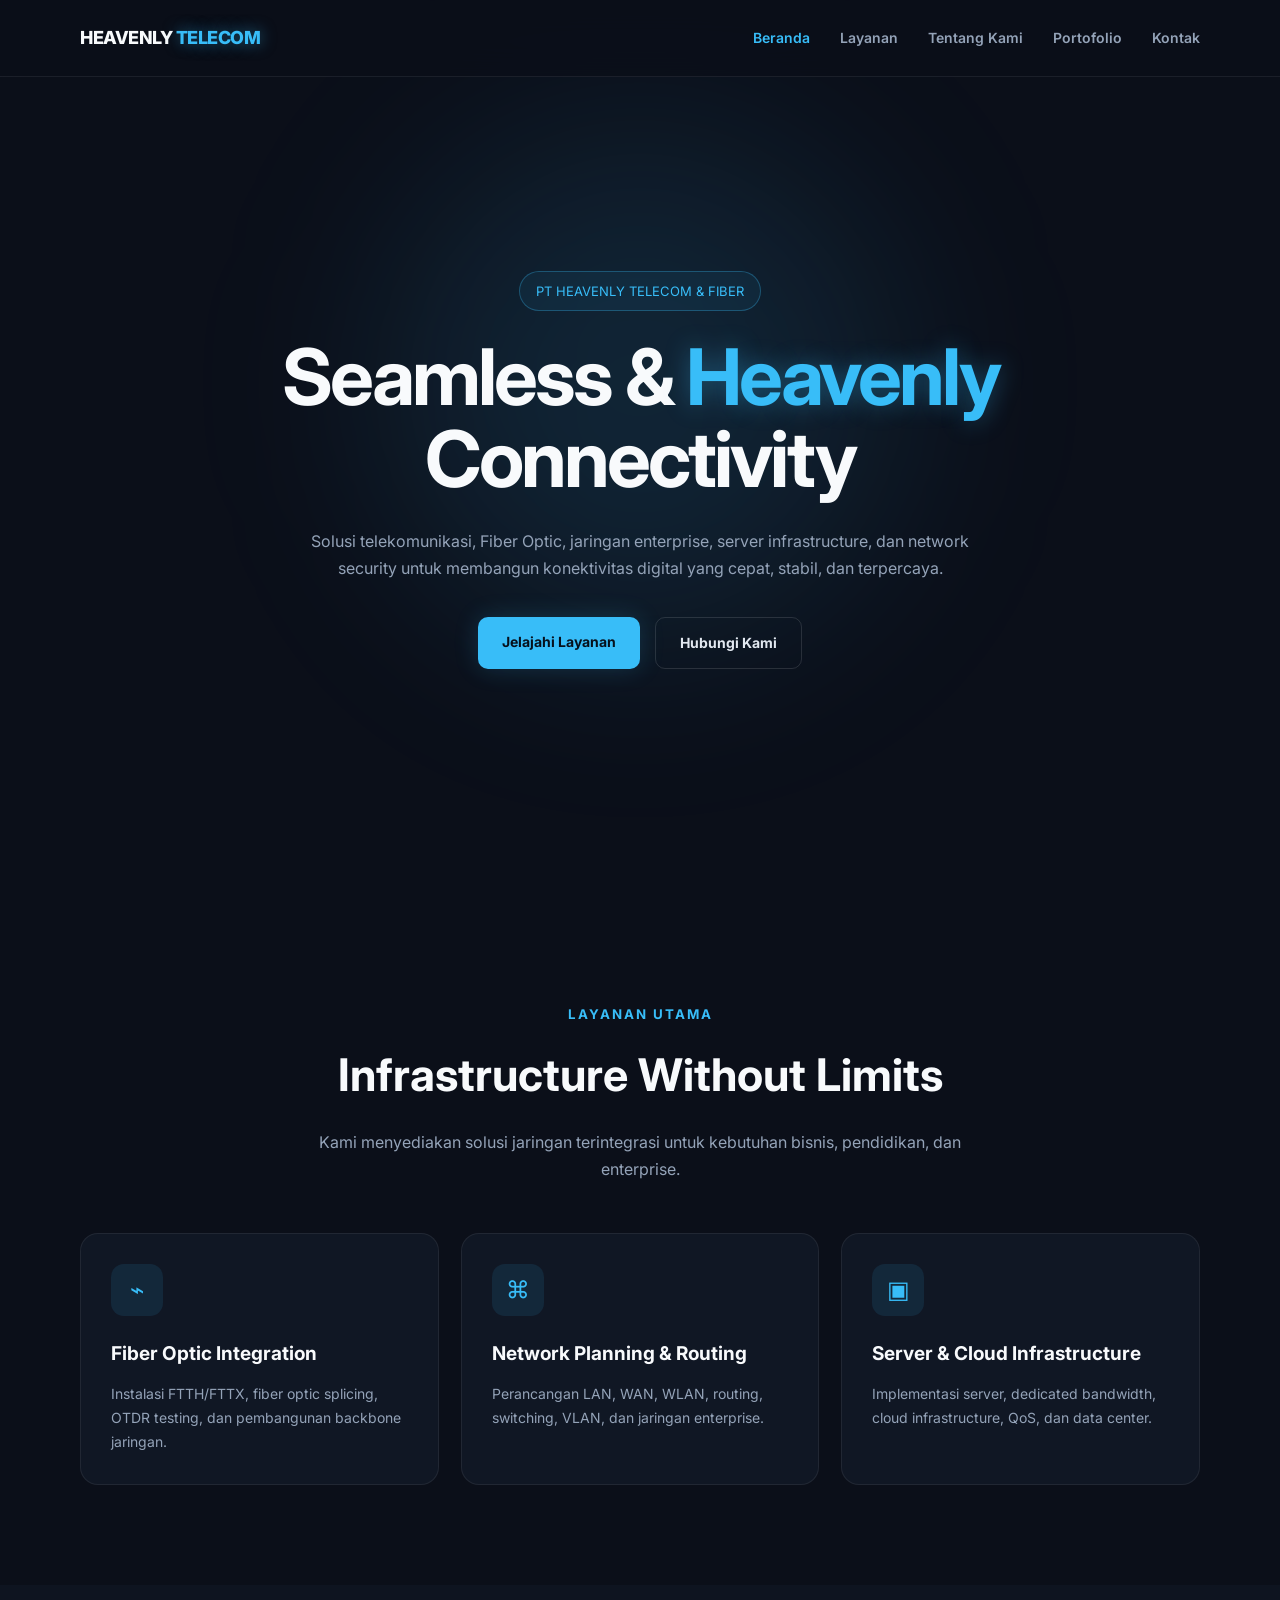
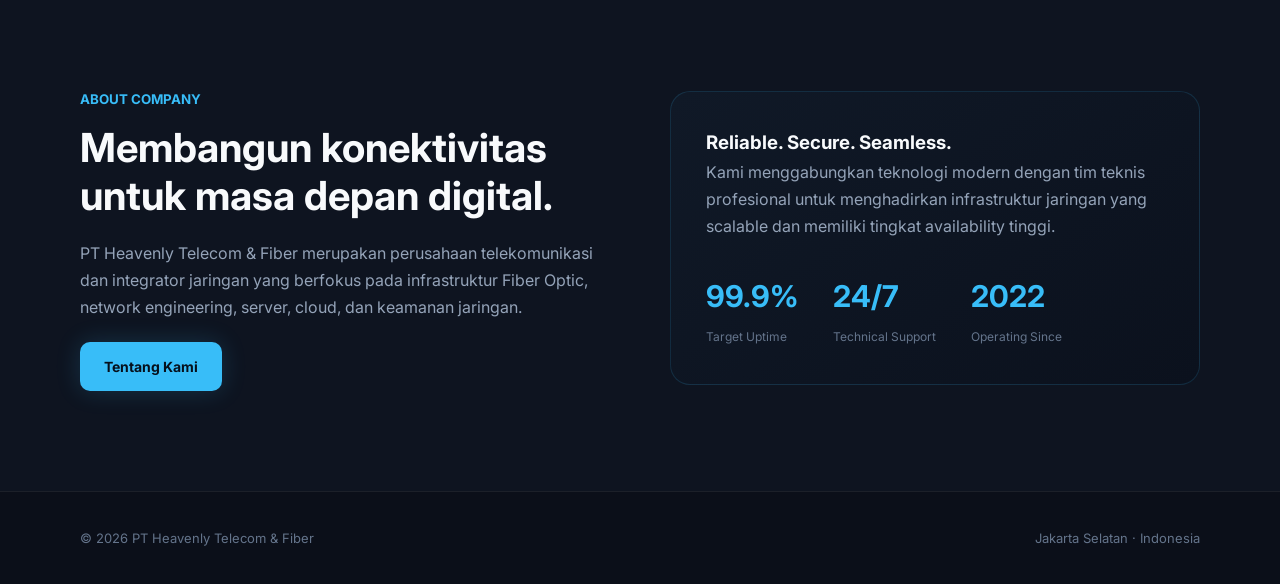
==== commit 3618969a: "Update index.html" ====
--- a/index.html
+++ b/index.html
@@ -4,1099 +4,547 @@
     <meta charset="UTF-8">
     <meta name="viewport" content="width=device-width, initial-scale=1.0">
 
-    <title>PT Heavenly Telecom & Fiber</title>
-
-    <meta
-        name="description"
-        content="PT Heavenly Telecom & Fiber - Telecommunication Provider, Fiber Optic Integrator & Network Solutions."
-    >
-
-    <link rel="stylesheet" href="style.css">
+    <title>PT Heavenly Telecom & Fiber | Beranda</title>
+
+    <link rel="preconnect" href="https://fonts.googleapis.com">
+    <link rel="preconnect" href="https://fonts.gstatic.com" crossorigin>
+    <link href="https://fonts.googleapis.com/css2?family=Inter:wght@400;500;600;700;800&display=swap" rel="stylesheet">
+
+    <style>
+        * {
+            margin: 0;
+            padding: 0;
+            box-sizing: border-box;
+        }
+
+        html {
+            scroll-behavior: smooth;
+        }
+
+        body {
+            font-family: "Inter", sans-serif;
+            background: #0B0F19;
+            color: #f8fafc;
+            line-height: 1.7;
+        }
+
+        a {
+            color: inherit;
+            text-decoration: none;
+        }
+
+        .container {
+            width: min(1120px, 90%);
+            margin: auto;
+        }
+
+        /* NAVBAR */
+        nav {
+            position: fixed;
+            top: 0;
+            left: 0;
+            width: 100%;
+            z-index: 1000;
+            background: rgba(11, 15, 25, .78);
+            backdrop-filter: blur(16px);
+            border-bottom: 1px solid rgba(255,255,255,.07);
+        }
+
+        .nav-container {
+            min-height: 76px;
+            display: flex;
+            align-items: center;
+            justify-content: space-between;
+        }
+
+        .logo {
+            font-size: 18px;
+            font-weight: 800;
+            letter-spacing: -.5px;
+        }
+
+        .logo span {
+            color: #38BDF8;
+            text-shadow: 0 0 15px rgba(56,189,248,.5);
+        }
+
+        .nav-links {
+            display: flex;
+            gap: 30px;
+            list-style: none;
+        }
+
+        .nav-links a {
+            color: #94a3b8;
+            font-size: 14px;
+            font-weight: 600;
+            transition: .3s;
+        }
+
+        .nav-links a:hover,
+        .nav-links .active {
+            color: #38BDF8;
+        }
+
+        .menu-btn {
+            display: none;
+            font-size: 25px;
+            cursor: pointer;
+        }
+
+        /* HERO */
+        .hero {
+            min-height: 100vh;
+            display: flex;
+            align-items: center;
+            position: relative;
+            overflow: hidden;
+            text-align: center;
+            padding: 120px 0 80px;
+        }
+
+        .hero::before {
+            content: "";
+            position: absolute;
+            width: 500px;
+            height: 500px;
+            background: rgba(56,189,248,.12);
+            filter: blur(100px);
+            border-radius: 50%;
+            top: 15%;
+            left: 50%;
+            transform: translateX(-50%);
+            pointer-events: none;
+        }
+
+        .hero-content {
+            position: relative;
+            z-index: 2;
+            animation: fadeUp 1s ease;
+        }
+
+        .badge {
+            display: inline-block;
+            padding: 8px 16px;
+            border: 1px solid rgba(56,189,248,.3);
+            border-radius: 50px;
+            color: #38BDF8;
+            background: rgba(56,189,248,.06);
+            font-size: 13px;
+            margin-bottom: 25px;
+        }
+
+        h1 {
+            max-width: 900px;
+            margin: auto;
+            font-size: clamp(42px, 7vw, 78px);
+            line-height: 1.05;
+            letter-spacing: -3px;
+        }
+
+        h1 span {
+            color: #38BDF8;
+            text-shadow: 0 0 25px rgba(56,189,248,.35);
+        }
+
+        .hero p {
+            max-width: 700px;
+            margin: 28px auto 35px;
+            color: #94a3b8;
+            font-size: 16px;
+        }
+
+        .buttons {
+            display: flex;
+            justify-content: center;
+            gap: 15px;
+            flex-wrap: wrap;
+        }
+
+        .btn {
+            display: inline-block;
+            padding: 13px 24px;
+            border-radius: 10px;
+            font-size: 14px;
+            font-weight: 700;
+            transition: .3s;
+        }
+
+        .btn-primary {
+            background: #38BDF8;
+            color: #06101c;
+            box-shadow: 0 0 25px rgba(56,189,248,.18);
+        }
+
+        .btn-primary:hover {
+            transform: translateY(-4px);
+            box-shadow: 0 10px 35px rgba(56,189,248,.3);
+        }
+
+        .btn-secondary {
+            border: 1px solid rgba(255,255,255,.12);
+            color: #e2e8f0;
+        }
+
+        .btn-secondary:hover {
+            border-color: #38BDF8;
+            color: #38BDF8;
+            transform: translateY(-4px);
+        }
+
+        /* SERVICES */
+        section {
+            padding: 100px 0;
+        }
+
+        .section-title {
+            text-align: center;
+            margin-bottom: 50px;
+        }
+
+        .section-title small {
+            color: #38BDF8;
+            font-weight: 700;
+            text-transform: uppercase;
+            letter-spacing: 2px;
+        }
+
+        .section-title h2 {
+            font-size: clamp(30px, 5vw, 45px);
+            margin-top: 10px;
+        }
+
+        .section-title p {
+            max-width: 650px;
+            margin: 15px auto;
+            color: #94a3b8;
+        }
+
+        .grid {
+            display: grid;
+            grid-template-columns: repeat(3, 1fr);
+            gap: 22px;
+        }
+
+        .card {
+            background: #101724;
+            border: 1px solid rgba(255,255,255,.07);
+            border-radius: 18px;
+            padding: 30px;
+            transition: .35s;
+        }
+
+        .card:hover {
+            transform: translateY(-8px);
+            border-color: rgba(56,189,248,.5);
+            box-shadow: 0 15px 45px rgba(0,0,0,.3),
+                        0 0 25px rgba(56,189,248,.07);
+        }
+
+        .icon {
+            width: 52px;
+            height: 52px;
+            display: grid;
+            place-items: center;
+            border-radius: 13px;
+            background: rgba(56,189,248,.1);
+            color: #38BDF8;
+            font-size: 24px;
+            margin-bottom: 22px;
+        }
+
+        .card h3 {
+            margin-bottom: 12px;
+            font-size: 19px;
+        }
+
+        .card p {
+            color: #94a3b8;
+            font-size: 14px;
+        }
+
+        /* ABOUT */
+        .about {
+            background: #0e1420;
+        }
+
+        .about-content {
+            display: grid;
+            grid-template-columns: 1fr 1fr;
+            gap: 60px;
+            align-items: center;
+        }
+
+        .about h2 {
+            font-size: 40px;
+            line-height: 1.2;
+            margin: 12px 0 20px;
+        }
+
+        .about p {
+            color: #94a3b8;
+            margin-bottom: 20px;
+        }
+
+        .about-box {
+            padding: 35px;
+            border: 1px solid rgba(56,189,248,.15);
+            border-radius: 20px;
+            background: linear-gradient(145deg, #101927, #0b111d);
+        }
+
+        .stat {
+            display: flex;
+            gap: 35px;
+            margin-top: 30px;
+        }
+
+        .stat strong {
+            display: block;
+            color: #38BDF8;
+            font-size: 30px;
+        }
+
+        .stat span {
+            color: #64748b;
+            font-size: 12px;
+        }
+
+        /* FOOTER */
+        footer {
+            border-top: 1px solid rgba(255,255,255,.07);
+            padding: 35px 0;
+            color: #64748b;
+            font-size: 13px;
+        }
+
+        .footer-content {
+            display: flex;
+            justify-content: space-between;
+            gap: 20px;
+        }
+
+        @keyframes fadeUp {
+            from {
+                opacity: 0;
+                transform: translateY(25px);
+            }
+
+            to {
+                opacity: 1;
+                transform: translateY(0);
+            }
+        }
+
+        @media (max-width: 800px) {
+            .menu-btn {
+                display: block;
+            }
+
+            .nav-links {
+                display: none;
+                position: absolute;
+                top: 76px;
+                left: 0;
+                width: 100%;
+                padding: 20px 5%;
+                background: #0B0F19;
+                flex-direction: column;
+                gap: 18px;
+                border-bottom: 1px solid rgba(255,255,255,.08);
+            }
+
+            .nav-links.show {
+                display: flex;
+            }
+
+            .grid,
+            .about-content {
+                grid-template-columns: 1fr;
+            }
+
+            .about-content {
+                gap: 35px;
+            }
+
+            .footer-content {
+                flex-direction: column;
+            }
+        }
+    </style>
 </head>
 
 <body>
 
-    <!-- =========================
-         NAVBAR
-    ========================== -->
-    <header>
-        <div class="container nav">
-
-            <a href="#home" class="logo">
-                HEAVENLY
-                <span>TELECOM & FIBER</span>
+<nav>
+    <div class="container nav-container">
+        <a href="index.html" class="logo">
+            HEAVENLY <span>TELECOM</span>
+        </a>
+
+        <div class="menu-btn" onclick="toggleMenu()">☰</div>
+
+        <ul class="nav-links" id="navLinks">
+            <li><a href="index.html" class="active">Beranda</a></li>
+            <li><a href="layanan.html">Layanan</a></li>
+            <li><a href="tentang.html">Tentang Kami</a></li>
+            <li><a href="portofolio.html">Portofolio</a></li>
+            <li><a href="kontak.html">Kontak</a></li>
+        </ul>
+    </div>
+</nav>
+
+<main>
+
+<section class="hero">
+    <div class="container hero-content">
+
+        <div class="badge">PT HEAVENLY TELECOM & FIBER</div>
+
+        <h1>
+            Seamless & <span>Heavenly</span><br>
+            Connectivity
+        </h1>
+
+        <p>
+            Solusi telekomunikasi, Fiber Optic, jaringan enterprise,
+            server infrastructure, dan network security untuk membangun
+            konektivitas digital yang cepat, stabil, dan terpercaya.
+        </p>
+
+        <div class="buttons">
+            <a href="layanan.html" class="btn btn-primary">
+                Jelajahi Layanan
             </a>
 
-            <button class="menu" aria-label="Buka menu">
-                ☰
-            </button>
-
-            <ul class="nav-links">
-                <li>
-                    <a href="#home">Home</a>
-                </li>
-
-                <li>
-                    <a href="#about">About Us</a>
-                </li>
-
-                <li>
-                    <a href="#services">Services</a>
-                </li>
-
-                <li>
-                    <a href="#projects">Projects</a>
-                </li>
-
-                <li>
-                    <a href="#contact">Contact</a>
-                </li>
-            </ul>
-
-        </div>
-    </header>
-
-
-    <main>
-
-        <!-- =========================
-             HOME
-        ========================== -->
-        <section id="home" class="hero">
-
-            <div class="orb"></div>
-
-            <div class="container">
-
-                <div class="reveal">
-
-                    <span class="eyebrow">
-                        Telecommunication • Fiber Optic • Network Solutions
-                    </span>
-
-                    <h1>
-                        Connecting Business with
-                        <span class="gradient">
-                            Seamless Connectivity.
-                        </span>
-                    </h1>
-
-                    <p>
-                        PT Heavenly Telecom & Fiber menghadirkan infrastruktur
-                        telekomunikasi, fiber optic, dan jaringan terpadu yang
-                        stabil, aman, dan siap mendukung pertumbuhan bisnis.
-                    </p>
-
-                    <div class="actions">
-
-                        <a href="#services" class="btn primary">
-                            Explore Services →
-                        </a>
-
-                        <a href="#contact" class="btn secondary">
-                            Get in Touch
-                        </a>
-
-                    </div>
-
+            <a href="kontak.html" class="btn btn-secondary">
+                Hubungi Kami
+            </a>
+        </div>
+
+    </div>
+</section>
+
+<section>
+    <div class="container">
+
+        <div class="section-title">
+            <small>Layanan Utama</small>
+            <h2>Infrastructure Without Limits</h2>
+            <p>
+                Kami menyediakan solusi jaringan terintegrasi
+                untuk kebutuhan bisnis, pendidikan, dan enterprise.
+            </p>
+        </div>
+
+        <div class="grid">
+
+            <div class="card">
+                <div class="icon">⌁</div>
+                <h3>Fiber Optic Integration</h3>
+                <p>
+                    Instalasi FTTH/FTTX, fiber optic splicing,
+                    OTDR testing, dan pembangunan backbone jaringan.
+                </p>
+            </div>
+
+            <div class="card">
+                <div class="icon">⌘</div>
+                <h3>Network Planning & Routing</h3>
+                <p>
+                    Perancangan LAN, WAN, WLAN, routing,
+                    switching, VLAN, dan jaringan enterprise.
+                </p>
+            </div>
+
+            <div class="card">
+                <div class="icon">▣</div>
+                <h3>Server & Cloud Infrastructure</h3>
+                <p>
+                    Implementasi server, dedicated bandwidth,
+                    cloud infrastructure, QoS, dan data center.
+                </p>
+            </div>
+
+        </div>
+    </div>
+</section>
+
+<section class="about">
+    <div class="container about-content">
+
+        <div>
+            <small style="color:#38BDF8;font-weight:700;">
+                ABOUT COMPANY
+            </small>
+
+            <h2>
+                Membangun konektivitas untuk masa depan digital.
+            </h2>
+
+            <p>
+                PT Heavenly Telecom & Fiber merupakan perusahaan
+                telekomunikasi dan integrator jaringan yang berfokus
+                pada infrastruktur Fiber Optic, network engineering,
+                server, cloud, dan keamanan jaringan.
+            </p>
+
+            <a href="tentang.html" class="btn btn-primary">
+                Tentang Kami
+            </a>
+        </div>
+
+        <div class="about-box">
+
+            <h3>Reliable. Secure. Seamless.</h3>
+
+            <p>
+                Kami menggabungkan teknologi modern dengan tim teknis
+                profesional untuk menghadirkan infrastruktur jaringan
+                yang scalable dan memiliki tingkat availability tinggi.
+            </p>
+
+            <div class="stat">
+                <div>
+                    <strong>99.9%</strong>
+                    <span>Target Uptime</span>
                 </div>
 
+                <div>
+                    <strong>24/7</strong>
+                    <span>Technical Support</span>
+                </div>
+
+                <div>
+                    <strong>2022</strong>
+                    <span>Operating Since</span>
+                </div>
             </div>
 
-        </section>
-
-
-        <!-- =========================
-             ABOUT / WHY HEAVENLY
-        ========================== -->
-        <section id="about">
-
-            <div class="container">
-
-                <div class="section-head">
-
-                    <span class="eyebrow">
-                        Why Heavenly
-                    </span>
-
-                    <h2>
-                        Infrastruktur digital yang
-                        <span class="gradient2">
-                            dapat diandalkan.
-                        </span>
-                    </h2>
-
-                    <p>
-                        Kami menggabungkan teknologi jaringan modern dengan
-                        pengerjaan profesional untuk kebutuhan enterprise.
-                    </p>
-
-                </div>
-
-
-                <div class="grid">
-
-                    <!-- Card 1 -->
-                    <div class="card reveal">
-
-                        <div class="icon">
-                            ⌁
-                        </div>
-
-                        <h3>
-                            Fiber Optic
-                        </h3>
-
-                        <p>
-                            Instalasi, splicing, pengujian OTDR,
-                            dan infrastruktur FTTH/FTTX.
-                        </p>
-
-                    </div>
-
-
-                    <!-- Card 2 -->
-                    <div class="card reveal delay1">
-
-                        <div class="icon">
-                            ◈
-                        </div>
-
-                        <h3>
-                            Network
-                        </h3>
-
-                        <p>
-                            Perancangan LAN, WAN, WLAN, routing,
-                            switching, dan integrasi jaringan.
-                        </p>
-
-                    </div>
-
-
-                    <!-- Card 3 -->
-                    <div class="card reveal delay2">
-
-                        <div class="icon">
-                            ▣
-                        </div>
-
-                        <h3>
-                            Server
-                        </h3>
-
-                        <p>
-                            Pengelolaan server, cloud, dedicated
-                            bandwidth, dan QoS.
-                        </p>
-
-                    </div>
-
-
-                    <!-- Card 4 -->
-                    <div class="card reveal delay3">
-
-                        <div class="icon">
-                            ◉
-                        </div>
-
-                        <h3>
-                            Security
-                        </h3>
-
-                        <p>
-                            Firewall, monitoring, dan pengamanan
-                            infrastruktur jaringan.
-                        </p>
-
-                    </div>
-
-                </div>
-
-
-                <!-- About Company -->
-
-                <div class="about-box" style="margin-top: 25px;">
-
-                    <div class="card">
-
-                        <span class="eyebrow">
-                            About Us
-                        </span>
-
-                        <h2>
-                            Menjadi tulang punggung
-                            <span class="gradient2">
-                                digital.
-                            </span>
-                        </h2>
-
-                        <p style="margin-top: 18px;">
-
-                            PT Heavenly Telecom & Fiber adalah perusahaan
-                            penyedia layanan jaringan telekomunikasi,
-                            infrastruktur Fiber Optic, dan sistem jaringan
-                            terpadu yang beroperasi sejak 2022.
-
-                            Kami berfokus menghadirkan konektivitas
-                            berkecepatan tinggi yang stabil dan seamless
-                            untuk bisnis, pendidikan, hingga perkantoran.
-
-                        </p>
-
-                    </div>
-
-
-                    <div class="card">
-
-                        <span class="eyebrow">
-                            Our Vision
-                        </span>
-
-                        <h3>
-                            Connectivity Without Boundaries
-                        </h3>
-
-                        <p style="margin-top: 15px;">
-
-                            Menjadi perusahaan telekomunikasi dan jaringan
-                            Fiber Optic terdepan yang menghadirkan
-                            konektivitas tanpa batas, aman, dan dapat
-                            diandalkan di seluruh Indonesia.
-
-                        </p>
-
-
-                        <div class="stats">
-
-                            <div class="stat">
-                                <strong>99.9%</strong>
-                                <span>Target Uptime</span>
-                            </div>
-
-                            <div class="stat">
-                                <strong>24/7</strong>
-                                <span>Support Center</span>
-                            </div>
-
-                            <div class="stat">
-                                <strong>2022</strong>
-                                <span>Established</span>
-                            </div>
-
-                        </div>
-
-                    </div>
-
-                </div>
-
-
-                <!-- Mission -->
-
-                <div style="margin-top: 25px;" class="card">
-
-                    <span class="eyebrow">
-                        Our Mission
-                    </span>
-
-                    <h2>
-                        Standar kerja yang
-                        <span class="gradient2">
-                            kami pegang.
-                        </span>
-                    </h2>
-
-                    <ul class="list" style="margin-top: 15px;">
-
-                        <li>
-                            Menyediakan jaringan internet dan komunikasi
-                            serat optik dengan bandwidth murni dan latency rendah.
-                        </li>
-
-                        <li>
-                            Mendorong keandalan jaringan hingga 99.9%
-                            melalui sistem jalur cadangan dan redundancy.
-                        </li>
-
-                        <li>
-                            Merancang dan mengimplementasikan topologi
-                            jaringan kabel optic dan wireless skala enterprise.
-                        </li>
-
-                        <li>
-                            Memberikan dukungan teknis yang sigap dan
-                            responsif melalui support center 24/7.
-                        </li>
-
-                    </ul>
-
-                </div>
-
-            </div>
-
-        </section>
-
-
-        <!-- =========================
-             SERVICES
-        ========================== -->
-        <section id="services">
-
-            <div class="container">
-
-                <div class="section-head">
-
-                    <span class="eyebrow">
-                        Our Services
-                    </span>
-
-                    <h2>
-                        Solutions for
-                        <span class="gradient2">
-                            Connected Business.
-                        </span>
-                    </h2>
-
-                    <p>
-                        Dari kabel fiber optic hingga keamanan jaringan,
-                        kami menyediakan solusi yang dirancang untuk
-                        kebutuhan infrastruktur modern.
-                    </p>
-
-                </div>
-
-
-                <div class="grid two">
-
-                    <!-- Service 1 -->
-
-                    <div class="card">
-
-                        <div class="icon">
-                            ⌁
-                        </div>
-
-                        <h3>
-                            Fiber Optic Installation & Splicing
-                        </h3>
-
-                        <p>
-                            Penarikan kabel Fiber Optic (FTTH/FTTX),
-                            penyambungan serat optik (splicing),
-                            serta pengujian kualitas sinyal menggunakan OTDR.
-                        </p>
-
-                        <div class="tags">
-
-                            <span class="tag">FTTH</span>
-                            <span class="tag">FTTX</span>
-                            <span class="tag">Splicing</span>
-                            <span class="tag">OTDR</span>
-
-                        </div>
-
-                    </div>
-
-
-                    <!-- Service 2 -->
-
-                    <div class="card">
-
-                        <div class="icon">
-                            ◈
-                        </div>
-
-                        <h3>
-                            Network Planning & Integration
-                        </h3>
-
-                        <p>
-                            Perancangan topologi LAN/WAN/WLAN,
-                            konfigurasi Core Router, Managed Switch,
-                            dan Access Point enterprise.
-                        </p>
-
-                        <div class="tags">
-
-                            <span class="tag">LAN</span>
-                            <span class="tag">WAN</span>
-                            <span class="tag">WLAN</span>
-                            <span class="tag">Routing</span>
-
-                        </div>
-
-                    </div>
-
-
-                    <!-- Service 3 -->
-
-                    <div class="card">
-
-                        <div class="icon">
-                            ▣
-                        </div>
-
-                        <h3>
-                            Server & Dedicated Bandwidth
-                        </h3>
-
-                        <p>
-                            Pengelolaan server lokal/cloud,
-                            penyediaan Dedicated Internet Access (DIA),
-                            dan manajemen bandwidth menggunakan QoS.
-                        </p>
-
-                        <div class="tags">
-
-                            <span class="tag">Server</span>
-                            <span class="tag">Cloud</span>
-                            <span class="tag">DIA</span>
-                            <span class="tag">QoS</span>
-
-                        </div>
-
-                    </div>
-
-
-                    <!-- Service 4 -->
-
-                    <div class="card">
-
-                        <div class="icon">
-                            ◉
-                        </div>
-
-                        <h3>
-                            Network Security & Monitoring
-                        </h3>
-
-                        <p>
-                            Konfigurasi firewall, proteksi jaringan
-                            dari ancaman siber, serta pemantauan trafik
-                            server dan jaringan secara real-time.
-                        </p>
-
-                        <div class="tags">
-
-                            <span class="tag">Firewall</span>
-                            <span class="tag">Security</span>
-                            <span class="tag">Monitoring</span>
-                            <span class="tag">24/7</span>
-
-                        </div>
-
-                    </div>
-
-                </div>
-
-
-                <!-- Technology -->
-
-                <div class="card" style="margin-top: 25px;">
-
-                    <div class="section-head" style="margin-bottom: 30px;">
-
-                        <span class="eyebrow">
-                            Technology & Certification
-                        </span>
-
-                        <h2>
-                            Technology that
-                            <span class="gradient2">
-                                powers us.
-                            </span>
-                        </h2>
-
-                        <p>
-                            Teknologi dan platform yang digunakan
-                            dalam pengerjaan jaringan.
-                        </p>
-
-                    </div>
-
-
-                    <div class="grid two">
-
-                        <div>
-
-                            <h3>
-                                Hardware & Routing
-                            </h3>
-
-                            <div class="tags">
-
-                                <span class="tag">MikroTik</span>
-                                <span class="tag">MTCNA</span>
-                                <span class="tag">MTCRE</span>
-                                <span class="tag">Cisco</span>
-                                <span class="tag">CCNA</span>
-                                <span class="tag">Ubiquiti UniFi</span>
-
-                            </div>
-
-                        </div>
-
-
-                        <div>
-
-                            <h3>
-                                Fiber Optic Equipment
-                            </h3>
-
-                            <div class="tags">
-
-                                <span class="tag">Fusion Splicer</span>
-                                <span class="tag">OTDR</span>
-                                <span class="tag">OPM</span>
-                                <span class="tag">VFL</span>
-
-                            </div>
-
-                        </div>
-
-
-                        <div>
-
-                            <h3>
-                                Server & OS
-                            </h3>
-
-                            <div class="tags">
-
-                                <span class="tag">Debian</span>
-                                <span class="tag">Ubuntu</span>
-                                <span class="tag">Windows Server</span>
-                                <span class="tag">Proxmox</span>
-
-                            </div>
-
-                        </div>
-
-
-                        <div>
-
-                            <h3>
-                                Enterprise Network
-                            </h3>
-
-                            <div class="tags">
-
-                                <span class="tag">VLAN</span>
-                                <span class="tag">VPN</span>
-                                <span class="tag">IPsec</span>
-                                <span class="tag">QoS</span>
-
-                            </div>
-
-                        </div>
-
-                    </div>
-
-                </div>
-
-            </div>
-
-        </section>
-
-
-        <!-- =========================
-             PROJECTS
-        ========================== -->
-        <section id="projects">
-
-            <div class="container">
-
-                <div class="section-head">
-
-                    <span class="eyebrow">
-                        Project Highlights
-                    </span>
-
-                    <h2>
-                        Infrastructure built to
-                        <span class="gradient2">
-                            perform.
-                        </span>
-                    </h2>
-
-                    <p>
-                        Contoh portofolio proyek yang menggambarkan
-                        kemampuan kami dalam membangun dan
-                        mengintegrasikan infrastruktur jaringan.
-                    </p>
-
-                </div>
-
-
-                <div class="grid">
-
-                    <!-- Project 1 -->
-
-                    <div class="card project">
-
-                        <span class="num">
-                            PROJECT 01
-                        </span>
-
-                        <h3>
-                            Fiber Optic Antar-Gedung
-                            Kampus / Sekolah
-                        </h3>
-
-                        <p>
-                            Penarikan kabel serat optik sepanjang 2 km,
-                            splicing 24 core, dan konfigurasi VLAN Router
-                            untuk mendukung hingga 1.500 pengguna aktif.
-                        </p>
-
-                        <div class="tags">
-
-                            <span class="tag">2 KM Fiber</span>
-                            <span class="tag">24 Core</span>
-                            <span class="tag">VLAN</span>
-
-                        </div>
-
-                    </div>
-
-
-                    <!-- Project 2 -->
-
-                    <div class="card project">
-
-                        <span class="num">
-                            PROJECT 02
-                        </span>
-
-                        <h3>
-                            Network & Wi-Fi Gedung
-                            Perkantoran 5 Lantai
-                        </h3>
-
-                        <p>
-                            Pemasangan 150 titik jaringan UTP Cat6,
-                            16 Access Point Ubiquiti, dan manajemen
-                            bandwidth QoS untuk konektivitas kantor.
-                        </p>
-
-                        <div class="tags">
-
-                            <span class="tag">150 Points</span>
-                            <span class="tag">16 AP</span>
-                            <span class="tag">QoS</span>
-
-                        </div>
-
-                    </div>
-
-
-                    <!-- Project 3 -->
-
-                    <div class="card project">
-
-                        <span class="num">
-                            PROJECT 03
-                        </span>
-
-                        <h3>
-                            Disaster Recovery Server
-                            & VPN Multi-Cabang
-                        </h3>
-
-                        <p>
-                            Menghubungkan 3 kantor cabang menggunakan
-                            encrypted IPsec VPN dengan server cadangan
-                            untuk meningkatkan kontinuitas layanan.
-                        </p>
-
-                        <div class="tags">
-
-                            <span class="tag">3 Branches</span>
-                            <span class="tag">IPsec</span>
-                            <span class="tag">DR</span>
-
-                        </div>
-
-                    </div>
-
-                </div>
-
-
-                <!-- Approach -->
-
-                <div class="card" style="margin-top: 25px;">
-
-                    <span class="eyebrow">
-                        Our Approach
-                    </span>
-
-                    <h2>
-                        Plan. Deploy.
-                        <span class="gradient2">
-                            Optimize.
-                        </span>
-                    </h2>
-
-                    <ul class="list" style="margin-top: 15px;">
-
-                        <li>
-                            Survey dan analisis kebutuhan jaringan.
-                        </li>
-
-                        <li>
-                            Perancangan topologi dan kapasitas infrastruktur.
-                        </li>
-
-                        <li>
-                            Instalasi, konfigurasi, dan pengujian.
-                        </li>
-
-                        <li>
-                            Monitoring serta optimasi berkelanjutan.
-                        </li>
-
-                    </ul>
-
-                </div>
-
-            </div>
-
-        </section>
-
-
-        <!-- =========================
-             CONTACT
-        ========================== -->
-        <section id="contact">
-
-            <div class="container">
-
-                <div class="section-head">
-
-                    <span class="eyebrow">
-                        Contact Us
-                    </span>
-
-                    <h2>
-                        Let's build your
-                        <span class="gradient2">
-                            next connection.
-                        </span>
-                    </h2>
-
-                    <p>
-                        Hubungi tim PT Heavenly Telecom & Fiber
-                        untuk konsultasi kebutuhan jaringan dan
-                        infrastruktur telekomunikasi.
-                    </p>
-
-                </div>
-
-
-                <div class="contact-grid">
-
-                    <!-- Contact Information -->
-
-                    <div class="card">
-
-                        <span class="eyebrow">
-                            Get in Touch
-                        </span>
-
-                        <h2>
-                            Contact Information
-                        </h2>
-
-
-                        <div class="contact-item">
-
-                            <strong>
-                                Office
-                            </strong>
-
-                            <span>
-                                Jl. Telematika Utama No. 99,
-                                Kawasan Industri Digital,
-                                Jakarta Selatan
-                            </span>
-
-                        </div>
-
-
-                        <div class="contact-item">
-
-                            <strong>
-                                Phone / WhatsApp
-                            </strong>
-
-                            <span>
-                                (021) 777-1995
-                                <br>
-                                +62 812-9988-7766
-                            </span>
-
-                        </div>
-
-
-                        <div class="contact-item">
-
-                            <strong>
-                                Email
-                            </strong>
-
-                            <span>
-                                info@heavenlytelecom.co.id
-                                <br>
-                                support@heavenlytelecom.co.id
-                            </span>
-
-                        </div>
-
-
-                        <div class="contact-item">
-
-                            <strong>
-                                Website
-                            </strong>
-
-                            <span>
-                                heavenlytelecom.co
-                            </span>
-
-                        </div>
-
-
-                        <div class="contact-item">
-
-                            <strong>
-                                Operating Hours
-                            </strong>
-
-                            <span>
-                                Senin–Jumat, 08:00–17:00 WIB
-                                <br>
-                                Support Center 24/7
-                            </span>
-
-                        </div>
-
-                    </div>
-
-
-                    <!-- Contact Form -->
-
-                    <div class="card">
-
-                        <span class="eyebrow">
-                            Send a Message
-                        </span>
-
-                        <h2>
-                            Tell us what you need.
-                        </h2>
-
-
-                        <form>
-
-                            <div class="row">
-
-                                <div>
-
-                                    <label for="name">
-                                        Nama
-                                    </label>
-
-                                    <input
-                                        type="text"
-                                        id="name"
-                                        name="name"
-                                        placeholder="Nama Anda"
-                                        required
-                                    >
-
-                                </div>
-
-
-                                <div>
-
-                                    <label for="email">
-                                        Email
-                                    </label>
-
-                                    <input
-                                        type="email"
-                                        id="email"
-                                        name="email"
-                                        placeholder="email@example.com"
-                                        required
-                                    >
-
-                                </div>
-
-                            </div>
-
-
-                            <div class="row">
-
-                                <div>
-
-                                    <label for="company">
-                                        Perusahaan
-                                    </label>
-
-                                    <input
-                                        type="text"
-                                        id="company"
-                                        name="company"
-                                        placeholder="Nama perusahaan"
-                                    >
-
-                                </div>
-
-
-                                <div>
-
-                                    <label for="phone">
-                                        No. Telepon
-                                    </label>
-
-                                    <input
-                                        type="tel"
-                                        id="phone"
-                                        name="phone"
-                                        placeholder="+62..."
-                                    >
-
-                                </div>
-
-                            </div>
-
-
-                            <div>
-
-                                <label for="message">
-                                    Pesan
-                                </label>
-
-                                <textarea
-                                    id="message"
-                                    name="message"
-                                    placeholder="Ceritakan kebutuhan jaringan Anda..."
-                                    required
-                                ></textarea>
-
-                            </div>
-
-
-                            <button
-                                type="submit"
-                                class="btn primary"
-                            >
-                                Send Message →
-                            </button>
-
-                        </form>
-
-                    </div>
-
-                </div>
-
-            </div>
-
-        </section>
-
-    </main>
-
-
-    <!-- =========================
-         FOOTER
-    ========================== -->
-    <footer>
-
-        <div class="container">
-
-            © 2022–2026 PT Heavenly Telecom & Fiber.
-            All rights reserved.
-
-        </div>
-
-    </footer>
-
-
-    <!-- =========================
-         JAVASCRIPT
-    ========================== -->
-
-    <script>
-
-        /* Mobile Navbar */
-
-        const menu = document.querySelector(".menu");
-        const navLinks = document.querySelector(".nav-links");
-
-        if (menu) {
-
-            menu.addEventListener("click", () => {
-
-                navLinks.classList.toggle("open");
-
-            });
-
-        }
-
-
-        /* Close mobile menu after clicking navigation */
-
-        document.querySelectorAll(".nav-links a").forEach(link => {
-
-            link.addEventListener("click", () => {
-
-                navLinks.classList.remove("open");
-
-            });
-
-        });
-
-
-        /* Navbar effect when scrolling */
-
-        window.addEventListener("scroll", () => {
-
-            const header = document.querySelector("header");
-
-            if (window.scrollY > 50) {
-
-                header.classList.add("scrolled");
-
-            } else {
-
-                header.classList.remove("scrolled");
-
-            }
-
-        });
-
-
-        /* Contact Form */
-
-        document.querySelectorAll("form").forEach(form => {
-
-            form.addEventListener("submit", function(event) {
-
-                event.preventDefault();
-
-                alert(
-                    "Pesan berhasil disiapkan. " +
-                    "Untuk versi produksi, hubungkan form ini ke layanan email atau form backend."
-                );
-
-                form.reset();
-
-            });
-
-        });
-
-    </script>
+        </div>
+
+    </div>
+</section>
+
+</main>
+
+<footer>
+    <div class="container footer-content">
+        <div>
+            © 2026 PT Heavenly Telecom & Fiber
+        </div>
+
+        <div>
+            Jakarta Selatan · Indonesia
+        </div>
+    </div>
+</footer>
+
+<script>
+function toggleMenu() {
+    document.getElementById("navLinks").classList.toggle("show");
+}
+</script>
 
 </body>
 </html>
